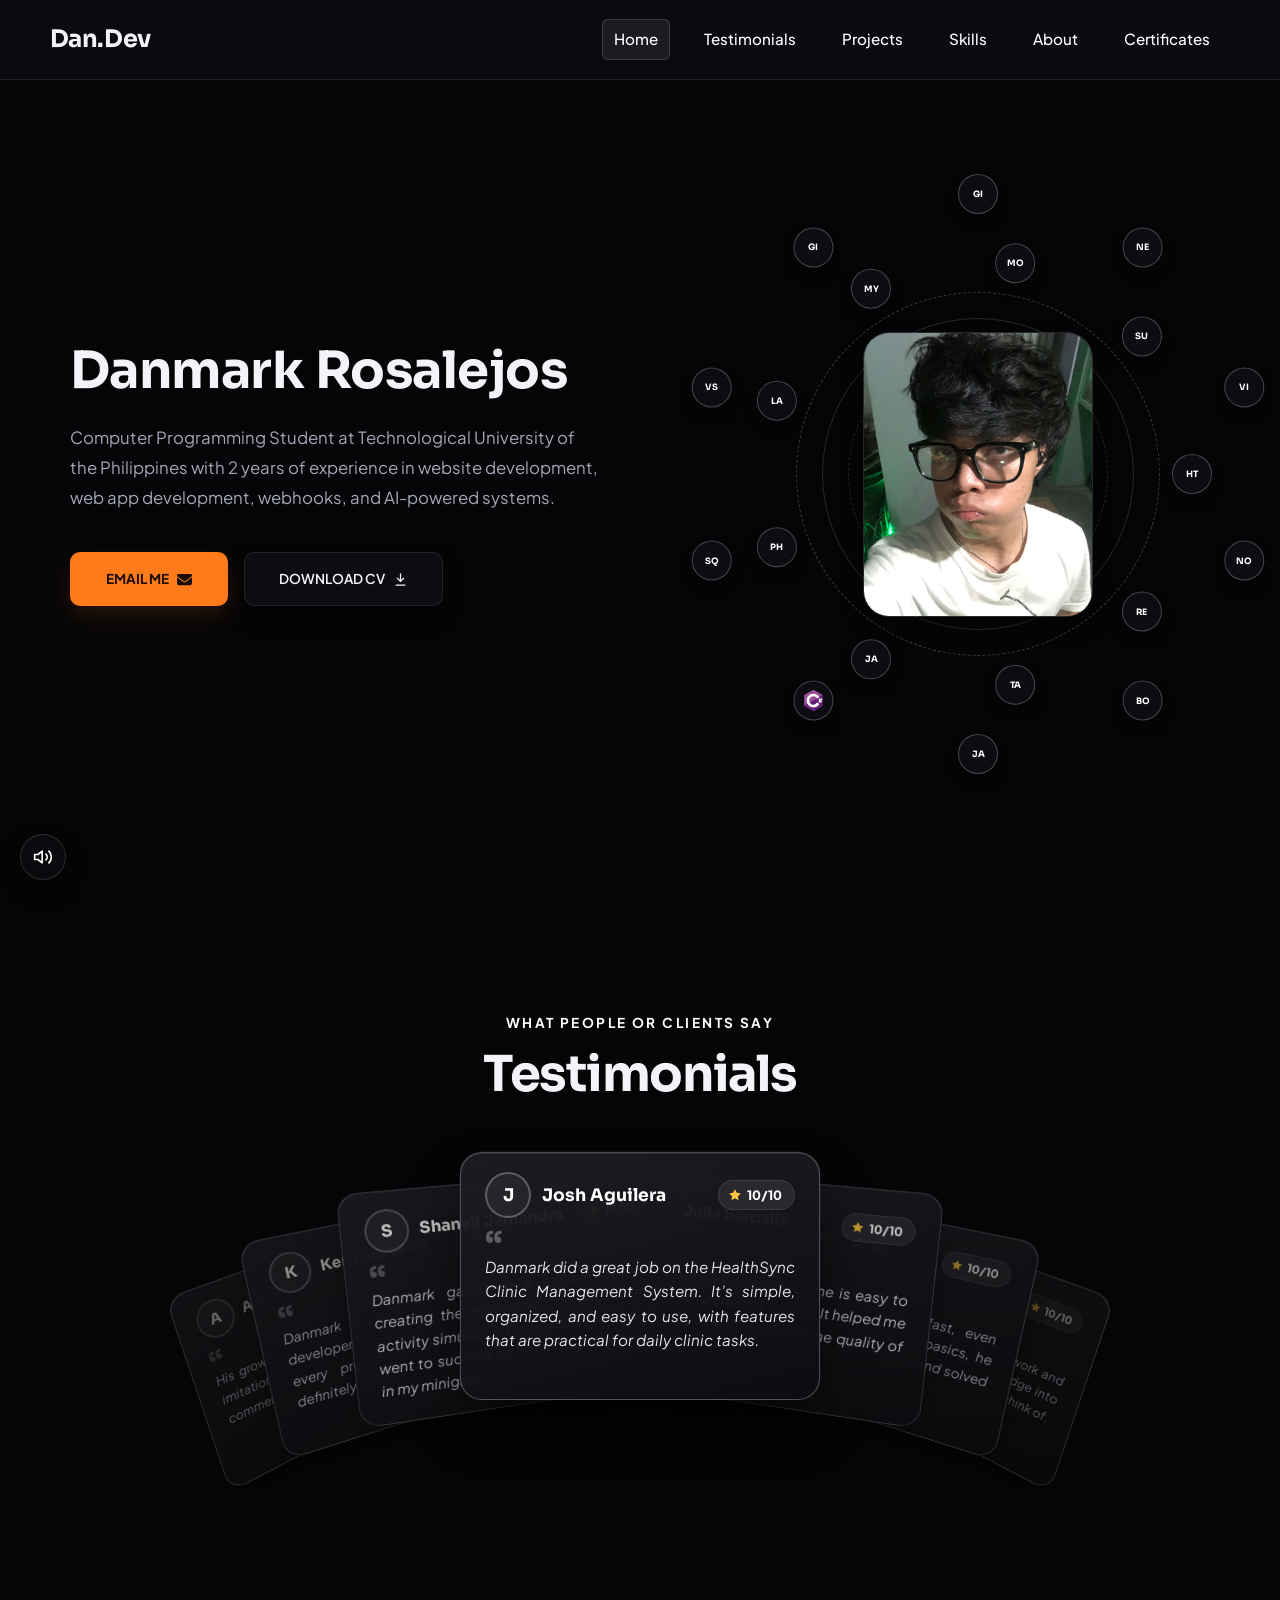
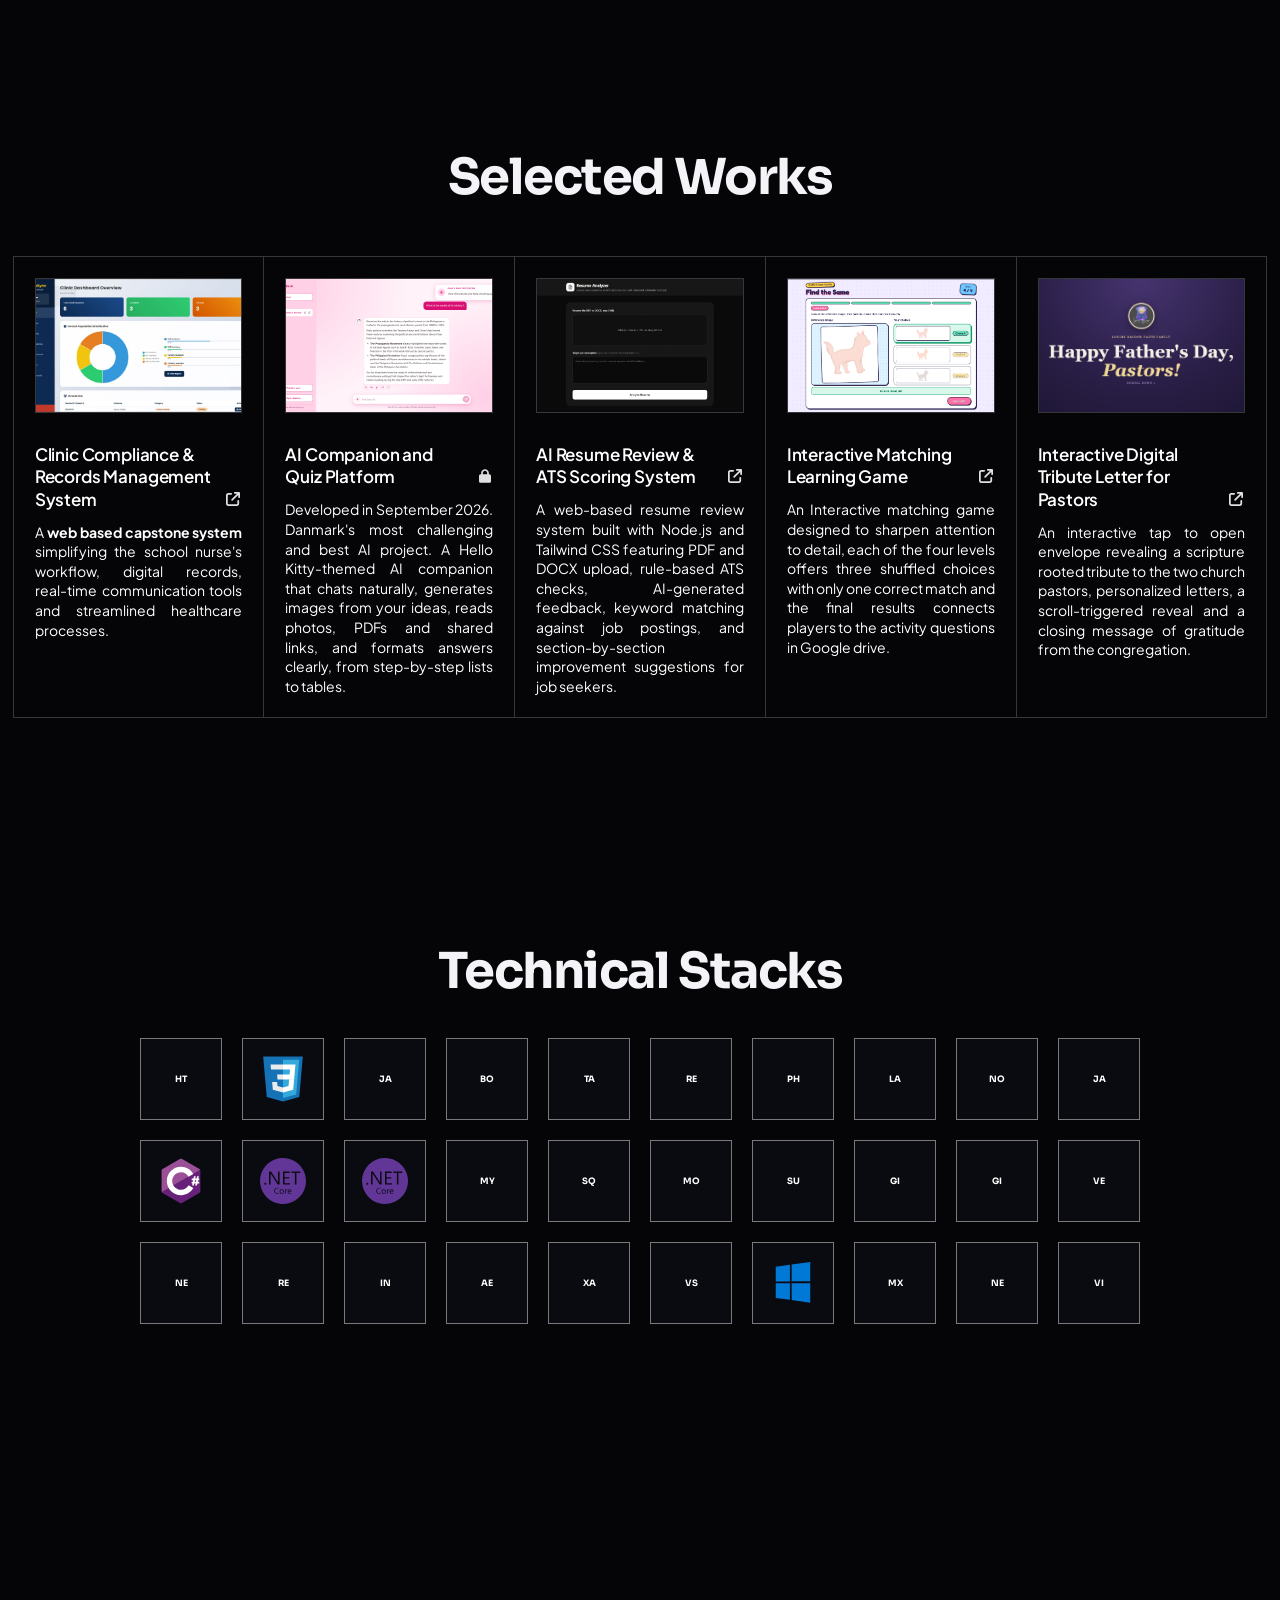
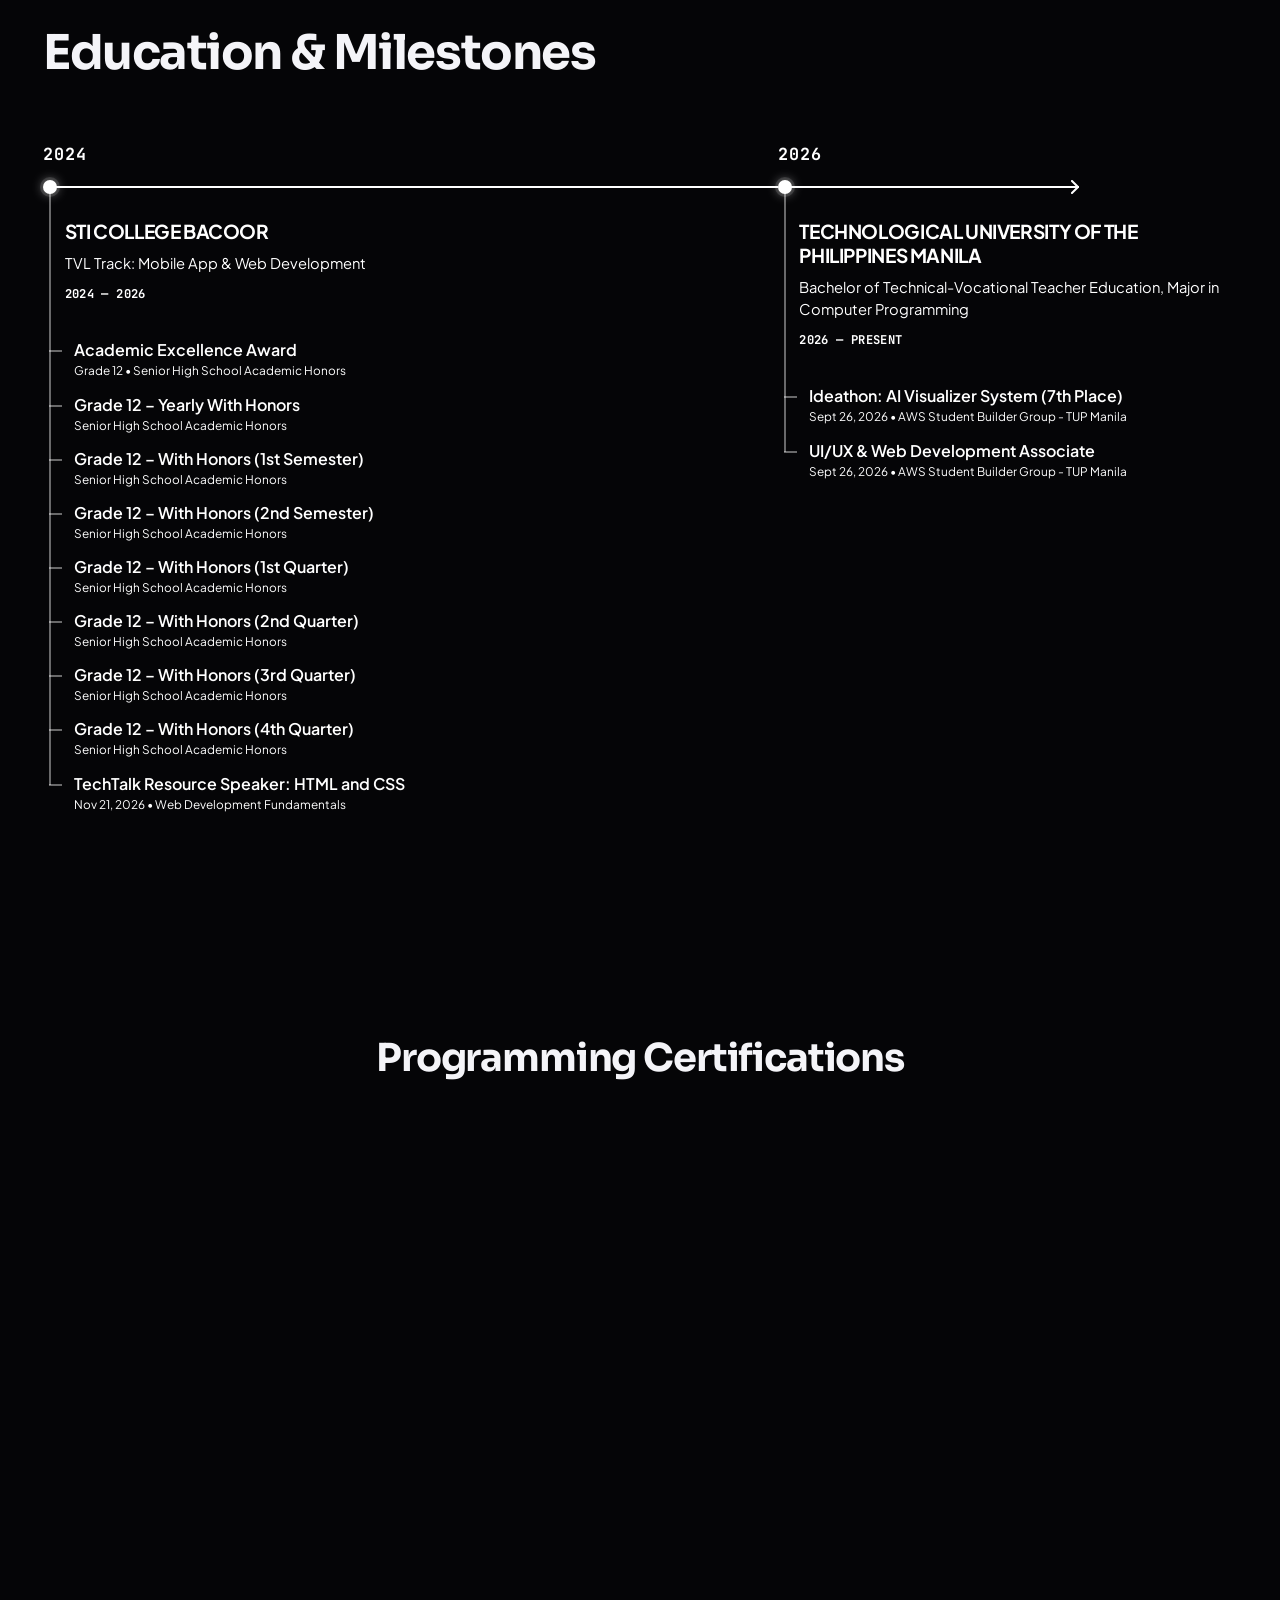
==== index.html @ e528c15c "Update index.html" ====
<!doctype html>
<html lang="en"> 
<head>
  <meta charset="UTF-8"/> 
  <meta name="viewport" content="width=device-width, initial-scale=1.0"/> 
  <meta name="description" content="Discover the portfolio of Danmark Rosalejos, with 2 years of experience in building full-stack web application development webhooks to deployment and AI-powered systems."/>
  <meta name="keywords" content="Krysler Danmark S. Rosalejos, Danmark S. Rosalejos, Danmark Rosalejos, Dan.Dev, Web App Developer, Web Developer, Web Design, Portfolio, Developer Cavite, Philippines, Frontend Developer, Backend Developer, Software Engineer"/>
  <meta name="author" content="Danmark Rosalejos"/>
  <meta property="og:title" content="Danmark Rosalejos | Software Engineer"/>
  <meta property="og:description" content="Official Portfolio of Danmark Rosalejos, A Software Engineer with 2 years of experience in building full-stack web application development webhooks to deployment and AI-powered systems."/>
  <meta property="og:type" content="Portfolio"/> 
  <title>Danmark Rosalejos</title>
  <link rel="icon" type="image/png" href="logo.PNG"/> 
  <link rel="shortcut icon" href="logo.PNG"/>
  <link rel="preconnect" href="https://fonts.googleapis.com"/>
  <link rel="preconnect" href="https://fonts.gstatic.com" crossorigin/>
  <link href="https://fonts.googleapis.com/css2?family=Inter:wght@300;400;500;600;700;800&family=Space+Grotesk:wght@500;600;700&display=swap" rel="stylesheet"/>
  <link rel="stylesheet" href="style.css?v=56"/> 
  
  <link rel="stylesheet" href="project-modal.css?v=1"/> 
</head>
<body>

<header id="header">
  <a href="#home" class="logo">Dan.Dev</a>
  <nav id="nav">
    <a href="#home">Home</a>
    <a href="#testimonials">Testimonials</a>
    <a href="#projects">Projects</a>
    <a href="#skills">Skills</a>
    <a href="#education">About</a>
    <a href="#certificates">Certificates</a>
  </nav>
  <button class="hamburger" id="hbg" aria-label="Toggle menu" aria-expanded="false"> 
    <span></span><span></span><span></span>
  </button>
</header>

<div class="mobile-nav" id="mnav">
  <a href="#home" onclick="closeMenu()">Home</a>
  <a href="#testimonials" onclick="closeMenu()">Testimonials</a>
  <a href="#projects" onclick="closeMenu()">Projects</a>
  <a href="#skills" onclick="closeMenu()">Skills</a>
  <a href="#education" onclick="closeMenu()">About</a>
  <a href="#certificates" onclick="closeMenu()">Certificates</a>
</div>

<section id="home" class="hero">
  <div class="container hero-grid">
    <div class="hero-left reveal">
      <h1 class="hero-name">Danmark Rosalejos</h1>
      <p class="hero-bio">Computer Programming Student at Technological University of the Philippines with 2 years of experience in website development, web app development, webhooks, and AI-powered systems.</p>
      <div class="hero-actions">
        <a href="contact.html" class="btn-primary btn-email">
          EMAIL ME
          <svg viewBox="0 0 512 512" fill="currentColor" width="15" height="15"><path d="M48 64C21.5 64 0 85.5 0 112c0 15.1 7.1 29.3 19.2 38.4L236.8 313.6c11.4 8.5 27 8.5 38.4 0L492.8 150.4c12.1-9.1 19.2-23.3 19.2-38.4c0-26.5-21.5-48-48-48H48zM0 176V384c0 35.3 28.7 64 64 64H448c35.3 0 64-28.7 64-64V176L294.4 339.2c-22.8 17.1-54 17.1-76.8 0L0 176z"/></svg>
        </a>
        <a href="Rosalejos Danmark CV.pdf" download class="btn-outline">
          DOWNLOAD CV
          <svg viewBox="0 0 24 24" fill="none" stroke="currentColor" stroke-width="2" stroke-linecap="round" stroke-linejoin="round" width="15" height="15"><path d="M12 3v12"/><polyline points="7 10 12 15 17 10"/><path d="M5 21h14"/></svg>
        </a>
      </div>
    </div>

    <div class="hero-right reveal">
      <div class="photo-orbit" id="photoOrbit">

        <div class="photo-frame">
          <div class="photo-wrap">
            <img src="ewan.jpeg" alt="Danmark Rosalejos"/>
          </div>
        </div>

        <div class="orbit-ring" id="orbitRing">
          
          <div class="orbit-line ol-1"></div>
          <div class="orbit-line ol-2"></div>

          <div class="orbit-item orb-in" style="--angle:0deg" data-name="HTML5">
            <div class="orbit-counter">
              <div class="stack-badge" role="button" tabindex="0" aria-label="HTML5">
                <span class="fb-icon" style="background:#E34F26"><img src="https://cdn.simpleicons.org/html5" alt="HTML5" loading="lazy"/></span>
              </div>
            </div>
          </div>

          <div class="orbit-item orb-in" style="--angle:40deg" data-name="React">
            <div class="orbit-counter">
              <div class="stack-badge" role="button" tabindex="0" aria-label="React">
                <span class="fb-icon" style="background:#20232A"><img src="https://cdn.simpleicons.org/react" alt="React" loading="lazy"/></span>
              </div>
            </div>
          </div>

          <div class="orbit-item orb-in" style="--angle:80deg" data-name="Tailwind CSS">
            <div class="orbit-counter">
              <div class="stack-badge" role="button" tabindex="0" aria-label="Tailwind CSS">
                <span class="fb-icon" style="background:#06B6D4"><img src="https://cdn.simpleicons.org/tailwindcss" alt="Tailwind CSS" loading="lazy"/></span>
              </div>
            </div>
          </div>

          <div class="orbit-item orb-in" style="--angle:120deg" data-name="JavaScript">
            <div class="orbit-counter">
              <div class="stack-badge" role="button" tabindex="0" aria-label="JavaScript">
                <span class="fb-icon" style="background:#F7DF1E"><img src="https://cdn.simpleicons.org/javascript" alt="JavaScript" loading="lazy"/></span>
              </div>
            </div>
          </div>

          <div class="orbit-item orb-in" style="--angle:160deg" data-name="PHP">
            <div class="orbit-counter">
              <div class="stack-badge" role="button" tabindex="0" aria-label="PHP">
                <span class="fb-icon" style="background:#777BB4"><img src="https://cdn.simpleicons.org/php" alt="PHP" loading="lazy"/></span>
              </div>
            </div>
          </div>

          <div class="orbit-item orb-in" style="--angle:200deg" data-name="Laravel">
            <div class="orbit-counter">
              <div class="stack-badge" role="button" tabindex="0" aria-label="Laravel">
                <span class="fb-icon" style="background:#FF2D20"><img src="https://cdn.simpleicons.org/laravel" alt="Laravel" loading="lazy"/></span>
              </div>
            </div>
          </div>

          <div class="orbit-item orb-in" style="--angle:240deg" data-name="MySQL">
            <div class="orbit-counter">
              <div class="stack-badge" role="button" tabindex="0" aria-label="MySQL">
                <span class="fb-icon" style="background:#4479A1"><img src="https://cdn.simpleicons.org/mysql" alt="MySQL" loading="lazy"/></span>
              </div>
            </div>
          </div>

          <div class="orbit-item orb-in" style="--angle:280deg" data-name="MongoDB">
            <div class="orbit-counter">
              <div class="stack-badge" role="button" tabindex="0" aria-label="MongoDB">
                <span class="fb-icon" style="background:#47A248"><img src="https://cdn.simpleicons.org/mongodb" alt="MongoDB" loading="lazy"/></span>
              </div>
            </div>
          </div>

          <div class="orbit-item orb-in" style="--angle:320deg" data-name="Supabase">
            <div class="orbit-counter">
              <div class="stack-badge" role="button" tabindex="0" aria-label="Supabase">
                <span class="fb-icon" style="background:#3FCF8E"><img src="https://cdn.simpleicons.org/supabase" alt="Supabase" loading="lazy"/></span>
              </div>
            </div>
          </div>

          <div class="orbit-item orb-out" style="--angle:18deg" data-name="Node.js">
            <div class="orbit-counter">
              <div class="stack-badge" role="button" tabindex="0" aria-label="Node.js">
                <span class="fb-icon" style="background:#339933"><img src="https://cdn.simpleicons.org/nodedotjs" alt="Node.js" loading="lazy"/></span>
              </div>
            </div>
          </div>

          <div class="orbit-item orb-out" style="--angle:54deg" data-name="Bootstrap">
            <div class="orbit-counter">
              <div class="stack-badge" role="button" tabindex="0" aria-label="Bootstrap">
                <span class="fb-icon" style="background:#7952B3"><img src="https://cdn.simpleicons.org/bootstrap" alt="Bootstrap" loading="lazy"/></span>
              </div>
            </div>
          </div>

          <div class="orbit-item orb-out" style="--angle:90deg" data-name="Java">
            <div class="orbit-counter">
              <div class="stack-badge" role="button" tabindex="0" aria-label="Java">
                <span class="fb-icon" style="background:#ffffff"><img src="https://cdn.jsdelivr.net/gh/devicons/devicon/icons/java/java-original.svg" alt="Java" loading="lazy"/></span>
              </div>
            </div>
          </div>

          <div class="orbit-item orb-out" style="--angle:126deg" data-name="C#">
            <div class="orbit-counter">
              <div class="stack-badge" role="button" tabindex="0" aria-label="C#">
                <span class="fb-icon" style="background:#ffffff"><svg viewBox="0 0 128 128" xmlns="http://www.w3.org/2000/svg"><path fill="#9B4F96" d="M115.4 30.7L67.1 2.9c-.8-.5-1.9-.7-3.1-.7-1.2 0-2.3.3-3.1.7l-48 27.9c-1.7 1-2.9 3.5-2.9 5.4v55.7c0 1.1.2 2.4 1 3.5l106.8-62c-.6-1.2-1.5-2.1-2.4-2.7z"/><path fill="#68217A" d="M10.7 95.3c.5.8 1.2 1.5 1.9 1.9l48.2 27.9c.8.5 1.9.7 3.1.7 1.2 0 2.3-.3 3.1-.7l48-27.9c1.7-1 2.9-3.5 2.9-5.4V36.1c0-.9-.1-1.9-.6-2.8l-106.6 62z"/><path fill="#fff" d="M85.3 76.1C81.1 83.5 73.1 88.5 64 88.5c-13.5 0-24.5-11-24.5-24.5s11-24.5 24.5-24.5c9.1 0 17.1 5 21.3 12.5l13-7.5c-6.8-11.9-19.6-20-34.3-20-21.8 0-39.5 17.7-39.5 39.5s17.7 39.5 39.5 39.5c14.6 0 27.4-8 34.2-19.8l-12.9-7.6zM97 66.2l.9-4.3h-4.2v-4.7h5.1L100 51h4.9l-1.2 6.1h3.8l1.2-6.1h4.8l-1.2 6.1h2.4v4.7h-3.3l-.9 4.3h4.2v4.7h-5.1l-1.2 6h-4.9l1.2-6h-3.8l-1.2 6h-4.8l1.2-6h-2.4v-4.7H97zm4.8 0h3.8l.9-4.3h-3.8l-.9 4.3z"/></svg></span>
              </div>
            </div>
          </div>

          <div class="orbit-item orb-out" style="--angle:162deg" data-name="SQLite">
            <div class="orbit-counter">
              <div class="stack-badge" role="button" tabindex="0" aria-label="SQLite">
                <span class="fb-icon" style="background:#ffffff"><img src="https://cdn.jsdelivr.net/gh/devicons/devicon/icons/sqlite/sqlite-original.svg" alt="SQLite" loading="lazy"/></span>
              </div>
            </div>
          </div>

          <div class="orbit-item orb-out" style="--angle:198deg" data-name="VS Code">
            <div class="orbit-counter">
              <div class="stack-badge" role="button" tabindex="0" aria-label="VS Code">
                <span class="fb-icon" style="background:#1e1e1e"><img src="https://cdn.jsdelivr.net/gh/devicons/devicon/icons/vscode/vscode-original.svg" alt="VS Code" loading="lazy"/></span>
              </div>
            </div>
          </div>

          <div class="orbit-item orb-out" style="--angle:234deg" data-name="Git">
            <div class="orbit-counter">
              <div class="stack-badge" role="button" tabindex="0" aria-label="Git">
                <span class="fb-icon" style="background:#F05032"><img src="https://cdn.simpleicons.org/git" alt="Git" loading="lazy"/></span>
              </div>
            </div>
          </div>

          <div class="orbit-item orb-out" style="--angle:270deg" data-name="GitHub">
            <div class="orbit-counter">
              <div class="stack-badge" role="button" tabindex="0" aria-label="GitHub">
                <span class="fb-icon" style="background:#181717"><img src="https://cdn.simpleicons.org/github" alt="GitHub" loading="lazy"/></span>
              </div>
            </div>
          </div>

          <div class="orbit-item orb-out" style="--angle:306deg" data-name="NetBeans">
            <div class="orbit-counter">
              <div class="stack-badge" role="button" tabindex="0" aria-label="NetBeans">
                <span class="fb-icon" style="background:#ffffff"><img src="https://cdn.jsdelivr.net/gh/devicons/devicon/icons/netbeans/netbeans-original.svg" alt="NetBeans" loading="lazy"/></span>
              </div>
            </div>
          </div>

          <div class="orbit-item orb-out" style="--angle:342deg" data-name="Visual Studio">
            <div class="orbit-counter">
              <div class="stack-badge" role="button" tabindex="0" aria-label="Visual Studio">
                <span class="fb-icon" style="background:#ffffff"><img src="https://cdn.jsdelivr.net/gh/devicons/devicon/icons/visualstudio/visualstudio-plain.svg" alt="Visual Studio" loading="lazy"/></span>
              </div>
            </div>
          </div>
        </div>

      </div>
    </div>
  </div>
</section>

<section id="testimonials" class="section section-alt">
  <div class="container">
    <div class="sec-header reveal">
      <p class="sec-eyebrow">What people or clients say</p>
      <h2 class="sec-title sec-title-lg">Testimonials</h2>
    </div>

    <div class="testimonial-deck-wrap reveal">
      <div class="testimonial-deck" id="testiDeck">

        <div class="testi-card">
          <div class="testi-card-top">
            <div class="testi-quote-icon">&ldquo;</div>
            <div class="testi-rating" aria-label="Rated 10 out of 10">
              <svg viewBox="0 0 24 24" fill="currentColor"><path d="M12 2l3.09 6.26L22 9.27l-5 4.87L18.18 21 12 17.77 5.82 21 7 14.14l-5-4.87 6.91-1.01L12 2z"/></svg>
              <span>10/10</span>
            </div>
          </div>
          <p class="testi-text">Danmark did a great job on developing the HealthSync Clinic Management System. I really appreciate the effort and dedication you put into creating a web app that is simple, organized, and easy to use. I found the features helpful and practical for managing clinic information and daily tasks. Overall, I'm very satisfied with your work, and I can see the time and effort you put into making the system functional and useful.</p>
          <div class="testi-footer">
            <div class="testi-avatar">J</div>
            <div class="testi-name">Josh Aguilera</div>
          </div>
        </div>

        <div class="testi-card">
          <div class="testi-card-top">
            <div class="testi-quote-icon">&ldquo;</div>
            <div class="testi-rating" aria-label="Rated 10 out of 10">
              <svg viewBox="0 0 24 24" fill="currentColor"><path d="M12 2l3.09 6.26L22 9.27l-5 4.87L18.18 21 12 17.77 5.82 21 7 14.14l-5-4.87 6.91-1.01L12 2z"/></svg>
              <span>10/10</span>
            </div>
          </div>
          <p class="testi-text">The AI that Danmark created for me shows the effort, skills, and creativity he put into developing it. I was able to access and use it easily without any problems and I also really liked the theme that is creative design of the website. So far, it helped me with simple tasks that I needed to work on, and with its assistance, I was able to improve the quality of my work. Overall, I appreciate the effort behind this project, and I’m glad I had the chance to use something that was thoughtfully designed and make my tasks easier and more convenient.</p>
          <div class="testi-footer">
            <div class="testi-avatar">J</div>
            <div class="testi-name">Julia Sardalla</div>
          </div>
        </div>

        <div class="testi-card">
          <div class="testi-card-top">
            <div class="testi-quote-icon">&ldquo;</div>
            <div class="testi-rating" aria-label="Rated 10 out of 10">
              <svg viewBox="0 0 24 24" fill="currentColor"><path d="M12 2l3.09 6.26L22 9.27l-5 4.87L18.18 21 12 17.77 5.82 21 7 14.14l-5-4.87 6.91-1.01L12 2z"/></svg>
              <span>10/10</span>
            </div>
          </div>
          <p class="testi-text">I can say that his development was quite fast, even remarkable, because from the days when he was still learning the basic concepts, he has now gained a lot of knowledge and solved many problems.</p>
          <div class="testi-footer">
            <div class="testi-avatar">C</div>
            <div class="testi-name">Clark Zablan</div>
          </div>
        </div>

        <div class="testi-card">
          <div class="testi-card-top">
            <div class="testi-quote-icon">&ldquo;</div>
            <div class="testi-rating" aria-label="Rated 10 out of 10">
              <svg viewBox="0 0 24 24" fill="currentColor"><path d="M12 2l3.09 6.26L22 9.27l-5 4.87L18.18 21 12 17.77 5.82 21 7 14.14l-5-4.87 6.91-1.01L12 2z"/></svg>
              <span>10/10</span>
            </div>
          </div>
          <p class="testi-text">He is very passionate about his work, when he set his mind into it, he will wholeheartedly pour his entire time, skills, and knowledge into his works. When you need advise, tutoring, or even simple tips, he is someone you can approach. What makes him different from the rest is that in his work, he finds solutions you wouldn't think of, a developer like him will astonish you in many ways.</p>
          <div class="testi-footer">
            <div class="testi-avatar">B</div>
            <div class="testi-name">Benny Scoggins</div>
          </div>
        </div>

        <div class="testi-card">
          <div class="testi-card-top">
            <div class="testi-quote-icon">&ldquo;</div>
            <div class="testi-rating" aria-label="Rated 10 out of 10">
              <svg viewBox="0 0 24 24" fill="currentColor"><path d="M12 2l3.09 6.26L22 9.27l-5 4.87L18.18 21 12 17.77 5.82 21 7 14.14l-5-4.87 6.91-1.01L12 2z"/></svg>
              <span>10/10</span>
            </div>
          </div>
          <p class="testi-text">His growth was quite exemplary and worthy of imitation, alongside his programming skills, which were commendable even from his early stages.</p>
          <div class="testi-footer">
            <div class="testi-avatar">A</div>
            <div class="testi-name">Asher Brum</div>
          </div>
        </div>

        <div class="testi-card">
          <div class="testi-card-top">
            <div class="testi-quote-icon">&ldquo;</div>
            <div class="testi-rating" aria-label="Rated 10 out of 10">
              <svg viewBox="0 0 24 24" fill="currentColor"><path d="M12 2l3.09 6.26L22 9.27l-5 4.87L18.18 21 12 17.77 5.82 21 7 14.14l-5-4.87 6.91-1.01L12 2z"/></svg>
              <span>10/10</span>
            </div>
          </div>
          <p class="testi-text">Danmark is a skilled and dedicated developer. He is also easy to work with and takes every project seriously and I would definitely recommend him as a developer.</p>
          <div class="testi-footer">
            <div class="testi-avatar">K</div>
            <div class="testi-name">Ken Cuaresma</div>
          </div>
        </div>

        <div class="testi-card">
          <div class="testi-card-top">
            <div class="testi-quote-icon">&ldquo;</div>
            <div class="testi-rating" aria-label="Rated 10 out of 10">
              <svg viewBox="0 0 24 24" fill="currentColor"><path d="M12 2l3.09 6.26L22 9.27l-5 4.87L18.18 21 12 17.77 5.82 21 7 14.14l-5-4.87 6.91-1.01L12 2z"/></svg>
              <span>10/10</span>
            </div>
          </div>
          <p class="testi-text">Danmark hand me a hugeee help in creating the minigame i desire for my activity simulation for practice teaching it went to success as he managed to resolve issues with my minigame program and make it worked</p>
          <div class="testi-footer">
            <div class="testi-avatar">S</div>
            <div class="testi-name">Shanell Jamandre</div>
          </div>
        </div>

      </div>
      <div class="testi-dots" id="testiDots"></div>
    </div>
  </div>
</section>

<section id="projects" class="section">
  <div class="container">
    <div class="sec-header reveal">
      <h2 class="sec-title sec-title-lg">Selected Works</h2>
    </div>
  </div>

  <div class="projects-marquee reveal">
    <div class="project-track" id="projectTrack">

      <div class="project-card">
        <div class="project-img-wrap">
          <img src="Projects/HealthSync.JPG" alt="HealthSync Clinic Management System screenshot"/>
        </div>
        <div class="project-body">
          <div class="project-title-row">
            <h3 class="project-card-title">School Clinic Compliance & Records Management System</h3>
            <a href="https://healthsync.hstn.me" target="_blank" class="project-link-icon" aria-label="View live site"><svg viewBox="0 0 24 24" fill="none" stroke="currentColor" stroke-width="2" stroke-linecap="round" stroke-linejoin="round"><path d="M18 13v6a2 2 0 0 1-2 2H5a2 2 0 0 1-2-2V8a2 2 0 0 1 2-2h6"/><polyline points="15 3 21 3 21 9"/><line x1="10" y1="14" x2="21" y2="3"/></svg></a>
          </div>
          <p class="project-card-desc">A web based capstone system simplifying the school nurse's workflow, digital records, real-time communication tools and streamlined healthcare processes.</p>
        </div>
      </div>

      <div class="project-card">
        <div class="project-img-wrap">
          <img src="Projects/JuliaAI.png" alt="JuliaAI screenshot"/>
        </div>
        <div class="project-body">
          <div class="project-title-row">
            <h3 class="project-card-title">AI Companion and Quiz Platform</h3>
            <a href="#" class="project-link-icon project-link-locked" aria-label="Private system" onclick="event.preventDefault(); alert('This is a private system and is not publicly accessible.');"><svg viewBox="0 0 24 24" fill="none" stroke="currentColor" stroke-width="2" stroke-linecap="round" stroke-linejoin="round"><rect x="5" y="11" width="14" height="10" rx="2"/><path d="M8 11V7a4 4 0 0 1 8 0v4"/></svg></a>
          </div>
          <p class="project-card-desc">Developed in September 2026. Danmark's most challenging and best AI project. A Hello Kitty-themed AI companion that chats naturally, generates images from your ideas, reads photos, PDFs and shared links, and formats answers clearly, from step-by-step lists to tables.</p>
        </div>
      </div>

      <div class="project-card">
        <div class="project-img-wrap">
          <img src="Projects/Analyzer Resume.JPG" alt="Resume Analyzer screenshot"/>
        </div>
        <div class="project-body">
          <div class="project-title-row">
            <h3 class="project-card-title">AI Resume Review & ATS Scoring System</h3>
            <a href="https://resumeanalyzer.hstn.me/" target="_blank" class="project-link-icon" aria-label="View live site"><svg viewBox="0 0 24 24" fill="none" stroke="currentColor" stroke-width="2" stroke-linecap="round" stroke-linejoin="round"><path d="M18 13v6a2 2 0 0 1-2 2H5a2 2 0 0 1-2-2V8a2 2 0 0 1 2-2h6"/><polyline points="15 3 21 3 21 9"/><line x1="10" y1="14" x2="21" y2="3"/></svg></a>
          </div>
          <p class="project-card-desc">A web-based resume review system built with Node.js and Tailwind CSS featuring PDF and DOCX upload, rule-based ATS checks, AI-generated feedback, keyword matching against job postings, and section-by-section improvement suggestions for job seekers.</p>
        </div>
      </div>

      <div class="project-card">
        <div class="project-img-wrap">
          <img src="Projects/Learn and approach.JPG" alt="Learn &amp; Approach screenshot"/>
        </div>
        <div class="project-body">
          <div class="project-title-row">
            <h3 class="project-card-title">Interactive Image-Matching Learning Game</h3>
            <a href="https://danmarkdev.github.io/learn-approach/" target="_blank" class="project-link-icon" aria-label="View live site"><svg viewBox="0 0 24 24" fill="none" stroke="currentColor" stroke-width="2" stroke-linecap="round" stroke-linejoin="round"><path d="M18 13v6a2 2 0 0 1-2 2H5a2 2 0 0 1-2-2V8a2 2 0 0 1 2-2h6"/><polyline points="15 3 21 3 21 9"/><line x1="10" y1="14" x2="21" y2="3"/></svg></a>
          </div>
          <p class="project-card-desc"> An Interactive matching game designed to sharpen attention to detail, each of the four levels offers three shuffled choices with only one correct match and the final results connects players to the activity questions in Google drive.</p>
        </div>
      </div>

      <div class="project-card">
        <div class="project-img-wrap">
          <img src="Projects/LBFF.png" alt="Digital Father's Day Letter screenshot"/>
        </div>
        <div class="project-body">
          <div class="project-title-row">
            <h3 class="project-card-title">Interactive Digital Tribute Letter for Pastors</h3>
            <a href="https://lbff.hstn.me/" target="_blank" class="project-link-icon" aria-label="View live site"><svg viewBox="0 0 24 24" fill="none" stroke="currentColor" stroke-width="2" stroke-linecap="round" stroke-linejoin="round"><path d="M18 13v6a2 2 0 0 1-2 2H5a2 2 0 0 1-2-2V8a2 2 0 0 1 2-2h6"/><polyline points="15 3 21 3 21 9"/><line x1="10" y1="14" x2="21" y2="3"/></svg></a>
          </div>
          <p class="project-card-desc">An interactive tap to open envelope revealing a scripture rooted tribute to the two church pastors, personalized letters, a scroll-triggered reveal and a closing message of gratitude from the congregation.</p>
        </div>
      </div>

    </div>
  </div>
</section>

<section id="skills" class="section section-alt">
  <div class="container">
    <div class="sec-header reveal">
      <h2 class="sec-title sec-title-lg">Technical Stacks</h2>
    </div>

    <div class="tech-panel reveal">
      <div class="tech-icon-grid">

        <div class="tech-icon-box">
          <span class="fb-icon" style="background:#E34F26"><img src="https://cdn.simpleicons.org/html5" alt="HTML5" loading="lazy"/></span>
          <div class="tech-tip">
            <div class="tech-tip-head">
              <span class="tech-tip-icon fb-icon" style="background:#E34F26"><img src="https://cdn.simpleicons.org/html5" alt="HTML5" loading="lazy"/></span>
              <div class="tech-tip-titles">
                <span class="tech-tip-name">HTML5</span>
                <span class="tech-tip-tag">MARKUP LANGUAGE</span>
              </div>
            </div>
            <p class="tech-tip-desc">Structures web page content.</p>
          </div>
        </div>

        <div class="tech-icon-box">
          <span class="fb-icon" style="background:#ffffff"><svg viewBox="0 0 128 128" xmlns="http://www.w3.org/2000/svg"><path fill="#1572B6" d="M18.814 114.123L8.76 1.352h110.48l-10.064 112.754-45.243 12.543-45.119-12.526z"/><path fill="#33A9DC" d="M64.001 117.062l36.559-10.136 8.601-96.354h-45.16v106.49z"/><path fill="#fff" d="M64.001 51.429h18.302l1.264-14.163H64.001V23.435h34.682l-.332 3.711-3.4 38.114h-30.95V51.429z"/><path fill="#EBEBEB" d="M64.083 87.349l-.061.018-15.403-4.159-.985-11.031H33.752l1.937 21.717 28.331 7.863.063-.018v-14.39z"/><path fill="#fff" d="M81.127 64.675l-1.666 18.522-15.426 4.164v14.39l28.354-7.858.208-2.337 2.406-26.881H81.127z"/><path fill="#EBEBEB" d="M64.048 23.435v13.831H30.64l-.277-3.108-.63-7.012-.331-3.711h34.646zm-.047 27.996v13.831H48.792l-.277-3.108-.631-7.012-.33-3.711h16.447z"/></svg></span>
          <div class="tech-tip">
            <div class="tech-tip-head">
              <span class="tech-tip-icon fb-icon" style="background:#ffffff"><svg viewBox="0 0 128 128" xmlns="http://www.w3.org/2000/svg"><path fill="#1572B6" d="M18.814 114.123L8.76 1.352h110.48l-10.064 112.754-45.243 12.543-45.119-12.526z"/><path fill="#33A9DC" d="M64.001 117.062l36.559-10.136 8.601-96.354h-45.16v106.49z"/><path fill="#fff" d="M64.001 51.429h18.302l1.264-14.163H64.001V23.435h34.682l-.332 3.711-3.4 38.114h-30.95V51.429z"/><path fill="#EBEBEB" d="M64.083 87.349l-.061.018-15.403-4.159-.985-11.031H33.752l1.937 21.717 28.331 7.863.063-.018v-14.39z"/><path fill="#fff" d="M81.127 64.675l-1.666 18.522-15.426 4.164v14.39l28.354-7.858.208-2.337 2.406-26.881H81.127z"/><path fill="#EBEBEB" d="M64.048 23.435v13.831H30.64l-.277-3.108-.63-7.012-.331-3.711h34.646zm-.047 27.996v13.831H48.792l-.277-3.108-.631-7.012-.33-3.711h16.447z"/></svg></span>
              <div class="tech-tip-titles">
                <span class="tech-tip-name">CSS3</span>
                <span class="tech-tip-tag">STYLESHEET LANGUAGE</span>
              </div>
            </div>
            <p class="tech-tip-desc">Styles and lays out web pages.</p>
          </div>
        </div>

        <div class="tech-icon-box">
          <span class="fb-icon" style="background:#F7DF1E"><img src="https://cdn.simpleicons.org/javascript" alt="JavaScript" loading="lazy"/></span>
          <div class="tech-tip">
            <div class="tech-tip-head">
              <span class="tech-tip-icon fb-icon" style="background:#F7DF1E"><img src="https://cdn.simpleicons.org/javascript" alt="JavaScript" loading="lazy"/></span>
              <div class="tech-tip-titles">
                <span class="tech-tip-name">JavaScript</span>
                <span class="tech-tip-tag">PROGRAMMING LANGUAGE</span>
              </div>
            </div>
            <p class="tech-tip-desc">Adds interactivity to the browser.</p>
          </div>
        </div>

        <div class="tech-icon-box">
          <span class="fb-icon" style="background:#7952B3"><img src="https://cdn.simpleicons.org/bootstrap" alt="Bootstrap" loading="lazy"/></span>
          <div class="tech-tip">
            <div class="tech-tip-head">
              <span class="tech-tip-icon fb-icon" style="background:#7952B3"><img src="https://cdn.simpleicons.org/bootstrap" alt="Bootstrap" loading="lazy"/></span>
              <div class="tech-tip-titles">
                <span class="tech-tip-name">Bootstrap</span>
                <span class="tech-tip-tag">CSS FRAMEWORK</span>
              </div>
            </div>
            <p class="tech-tip-desc">CSS framework for responsive layouts.</p>
          </div>
        </div>

        <div class="tech-icon-box">
          <span class="fb-icon" style="background:#06B6D4"><img src="https://cdn.simpleicons.org/tailwindcss" alt="Tailwind CSS" loading="lazy"/></span>
          <div class="tech-tip">
            <div class="tech-tip-head">
              <span class="tech-tip-icon fb-icon" style="background:#06B6D4"><img src="https://cdn.simpleicons.org/tailwindcss" alt="Tailwind CSS" loading="lazy"/></span>
              <div class="tech-tip-titles">
                <span class="tech-tip-name">Tailwind CSS</span>
                <span class="tech-tip-tag">CSS FRAMEWORK</span>
              </div>
            </div>
            <p class="tech-tip-desc">Utility-first CSS framework.</p>
          </div>
        </div>

        <div class="tech-icon-box">
          <span class="fb-icon" style="background:#20232A"><img src="https://cdn.simpleicons.org/react" alt="React" loading="lazy"/></span>
          <div class="tech-tip">
            <div class="tech-tip-head">
              <span class="tech-tip-icon fb-icon" style="background:#20232A"><img src="https://cdn.simpleicons.org/react" alt="React" loading="lazy"/></span>
              <div class="tech-tip-titles">
                <span class="tech-tip-name">React</span>
                <span class="tech-tip-tag">JAVASCRIPT LIBRARY</span>
              </div>
            </div>
            <p class="tech-tip-desc">Library for building user interfaces.</p>
          </div>
        </div>

        <div class="tech-icon-box">
          <span class="fb-icon" style="background:#777BB4"><img src="https://cdn.simpleicons.org/php" alt="PHP" loading="lazy"/></span>
          <div class="tech-tip">
            <div class="tech-tip-head">
              <span class="tech-tip-icon fb-icon" style="background:#777BB4"><img src="https://cdn.simpleicons.org/php" alt="PHP" loading="lazy"/></span>
              <div class="tech-tip-titles">
                <span class="tech-tip-name">PHP</span>
                <span class="tech-tip-tag">PROGRAMMING LANGUAGE</span>
              </div>
            </div>
            <p class="tech-tip-desc">Server-side scripting language.</p>
          </div>
        </div>

        <div class="tech-icon-box">
          <span class="fb-icon" style="background:#FF2D20"><img src="https://cdn.simpleicons.org/laravel" alt="Laravel" loading="lazy"/></span>
          <div class="tech-tip">
            <div class="tech-tip-head">
              <span class="tech-tip-icon fb-icon" style="background:#FF2D20"><img src="https://cdn.simpleicons.org/laravel" alt="Laravel" loading="lazy"/></span>
              <div class="tech-tip-titles">
                <span class="tech-tip-name">Laravel</span>
                <span class="tech-tip-tag">PHP FRAMEWORK</span>
              </div>
            </div>
            <p class="tech-tip-desc">PHP framework for web apps.</p>
          </div>
        </div>

        <div class="tech-icon-box">
          <span class="fb-icon" style="background:#339933"><img src="https://cdn.simpleicons.org/nodedotjs" alt="Node.js" loading="lazy"/></span>
          <div class="tech-tip">
            <div class="tech-tip-head">
              <span class="tech-tip-icon fb-icon" style="background:#339933"><img src="https://cdn.simpleicons.org/nodedotjs" alt="Node.js" loading="lazy"/></span>
              <div class="tech-tip-titles">
                <span class="tech-tip-name">Node.js</span>
                <span class="tech-tip-tag">RUNTIME ENVIRONMENT</span>
              </div>
            </div>
            <p class="tech-tip-desc">JavaScript runtime for the backend.</p>
          </div>
        </div>

        <div class="tech-icon-box">
          <span class="fb-icon" style="background:#ffffff"><img src="https://cdn.jsdelivr.net/gh/devicons/devicon/icons/java/java-original.svg" alt="Java" loading="lazy"/></span>
          <div class="tech-tip">
            <div class="tech-tip-head">
              <span class="tech-tip-icon fb-icon" style="background:#ffffff"><img src="https://cdn.jsdelivr.net/gh/devicons/devicon/icons/java/java-original.svg" alt="Java" loading="lazy"/></span>
              <div class="tech-tip-titles">
                <span class="tech-tip-name">Java</span>
                <span class="tech-tip-tag">PROGRAMMING LANGUAGE</span>
              </div>
            </div>
            <p class="tech-tip-desc">General-purpose OOP language.</p>
          </div>
        </div>

        <div class="tech-icon-box">
          <span class="fb-icon" style="background:#ffffff"><svg viewBox="0 0 128 128" xmlns="http://www.w3.org/2000/svg"><path fill="#9B4F96" d="M115.4 30.7L67.1 2.9c-.8-.5-1.9-.7-3.1-.7-1.2 0-2.3.3-3.1.7l-48 27.9c-1.7 1-2.9 3.5-2.9 5.4v55.7c0 1.1.2 2.4 1 3.5l106.8-62c-.6-1.2-1.5-2.1-2.4-2.7z"/><path fill="#68217A" d="M10.7 95.3c.5.8 1.2 1.5 1.9 1.9l48.2 27.9c.8.5 1.9.7 3.1.7 1.2 0 2.3-.3 3.1-.7l48-27.9c1.7-1 2.9-3.5 2.9-5.4V36.1c0-.9-.1-1.9-.6-2.8l-106.6 62z"/><path fill="#fff" d="M85.3 76.1C81.1 83.5 73.1 88.5 64 88.5c-13.5 0-24.5-11-24.5-24.5s11-24.5 24.5-24.5c9.1 0 17.1 5 21.3 12.5l13-7.5c-6.8-11.9-19.6-20-34.3-20-21.8 0-39.5 17.7-39.5 39.5s17.7 39.5 39.5 39.5c14.6 0 27.4-8 34.2-19.8l-12.9-7.6zM97 66.2l.9-4.3h-4.2v-4.7h5.1L100 51h4.9l-1.2 6.1h3.8l1.2-6.1h4.8l-1.2 6.1h2.4v4.7h-3.3l-.9 4.3h4.2v4.7h-5.1l-1.2 6h-4.9l1.2-6h-3.8l-1.2 6h-4.8l1.2-6h-2.4v-4.7H97zm4.8 0h3.8l.9-4.3h-3.8l-.9 4.3z"/></svg></span>
          <div class="tech-tip">
            <div class="tech-tip-head">
              <span class="tech-tip-icon fb-icon" style="background:#ffffff"><svg viewBox="0 0 128 128" xmlns="http://www.w3.org/2000/svg"><path fill="#9B4F96" d="M115.4 30.7L67.1 2.9c-.8-.5-1.9-.7-3.1-.7-1.2 0-2.3.3-3.1.7l-48 27.9c-1.7 1-2.9 3.5-2.9 5.4v55.7c0 1.1.2 2.4 1 3.5l106.8-62c-.6-1.2-1.5-2.1-2.4-2.7z"/><path fill="#68217A" d="M10.7 95.3c.5.8 1.2 1.5 1.9 1.9l48.2 27.9c.8.5 1.9.7 3.1.7 1.2 0 2.3-.3 3.1-.7l48-27.9c1.7-1 2.9-3.5 2.9-5.4V36.1c0-.9-.1-1.9-.6-2.8l-106.6 62z"/><path fill="#fff" d="M85.3 76.1C81.1 83.5 73.1 88.5 64 88.5c-13.5 0-24.5-11-24.5-24.5s11-24.5 24.5-24.5c9.1 0 17.1 5 21.3 12.5l13-7.5c-6.8-11.9-19.6-20-34.3-20-21.8 0-39.5 17.7-39.5 39.5s17.7 39.5 39.5 39.5c14.6 0 27.4-8 34.2-19.8l-12.9-7.6zM97 66.2l.9-4.3h-4.2v-4.7h5.1L100 51h4.9l-1.2 6.1h3.8l1.2-6.1h4.8l-1.2 6.1h2.4v4.7h-3.3l-.9 4.3h4.2v4.7h-5.1l-1.2 6h-4.9l1.2-6h-3.8l-1.2 6h-4.8l1.2-6h-2.4v-4.7H97zm4.8 0h3.8l.9-4.3h-3.8l-.9 4.3z"/></svg></span>
              <div class="tech-tip-titles">
                <span class="tech-tip-name">C#</span>
                <span class="tech-tip-tag">PROGRAMMING LANGUAGE</span>
              </div>
            </div>
            <p class="tech-tip-desc">Language for building .NET apps.</p>
          </div>
        </div>

        <div class="tech-icon-box">
          <span class="fb-icon" style="background:#ffffff"><svg viewBox="0 0 128 128" xmlns="http://www.w3.org/2000/svg"><g fill="#623697"><path d="M61.195 0h4.953c12.918.535 25.688 4.89 36.043 12.676 9.809 7.289 17.473 17.437 21.727 28.906 2.441 6.387 3.664 13.18 4.082 19.992v4.211c-.414 11.293-3.664 22.52-9.73 32.082-6.801 10.895-16.922 19.73-28.727 24.828A64.399 64.399 0 0165.082 128h-2.144c-11.735-.191-23.41-3.66-33.297-9.992-11.196-7.113-20.114-17.785-25.028-30.117C1.891 81.19.441 74.02 0 66.812v-4.957c.504-14.39 5.953-28.609 15.41-39.496C23.168 13.31 33.5 6.48 44.887 2.937 50.172 1.27 55.676.41 61.195 0M25.191 37.523c-.03 12.153-.011 24.305-.011 36.454 1.43.011 2.86.011 4.293.011-.075-10.433.101-20.863-.106-31.293.48.907.918 1.84 1.465 2.707C37.035 54.91 43.105 64.5 49.309 74c1.738-.023 3.476-.023 5.214.004-.003-12.16-.007-24.32.004-36.48a308.076 308.076 0 00-4.25-.012c.075 10.32-.136 20.64.125 30.949-6.507-10.352-13.101-20.645-19.695-30.945a370.85 370.85 0 00-5.516.007m38.844-.011c-.129 12.16-.004 24.32-.047 36.476 6.469-.015 12.938.024 19.41-.02a83.36 83.36 0 01.024-3.952c-5.012-.016-10.027.007-15.043-.02-.074-4.21-.004-8.426-.04-12.637 4.395-.078 8.79.012 13.18-.047-.011-1.277-.011-2.554-.019-3.832-4.387.141-8.773-.054-13.164.012.012-4.023.02-8.05.02-12.078 4.699 0 9.398-.02 14.093.012-.008-1.301 0-2.606.016-3.906-6.145-.016-12.29-.008-18.43-.008m22.602.054c.004 1.266.004 2.528.008 3.79 3.488-.04 6.972.109 10.46.035-.023 10.863.004 21.718-.011 32.574 1.46.043 2.93.035 4.39-.09-.12-5.992.118-11.988-.156-17.977.067-2.699-.07-5.394.117-8.09.106-2.14-.277-4.277-.035-6.417 3.516.047 7.035.015 10.55.015a59.774 59.774 0 01.075-3.832c-8.469-.105-16.937-.094-25.398-.008M13.55 69.094c-1.977.91-2.106 4.023-.149 5.027 1.72 1.18 4.305-.371 4.227-2.41.133-2.004-2.29-3.688-4.078-2.617m29.23 15.289c-4.277 3.469-4.226 11.195.5 14.25 2.668 1.695 6.102 1.344 8.922.215.012-.621.027-1.239.05-1.86-2.671 1.395-6.41 1.68-8.675-.61-2.965-3.237-2.297-9.269 1.613-11.476 2.211-1.164 4.907-.824 7.086.239-.007-.66-.004-1.32 0-1.98-3.097-1.099-6.922-1.04-9.496 1.222m17.207 2.71c-1.89.22-3.758 1.22-4.633 2.966-1.253 2.496-1.109 5.867.864 7.96 2.035 2.297 5.945 2.32 8.18.297 2.425-2.308 2.699-6.468.757-9.164-1.148-1.629-3.273-2.183-5.168-2.058m17.887 2.722c-1.66 2.883-1.332 7.25 1.598 9.211 2.183 1.22 4.933.832 7.074-.308-.004-.617.004-1.235.031-1.848-1.687 1.07-3.937 1.856-5.812.777-1.309-.722-1.704-2.257-1.914-3.625 2.875-.039 5.746-.082 8.625-.074-.075-1.828-.118-3.894-1.45-5.308-2.199-2.43-6.644-1.657-8.152 1.175m-8.414-2.336v12.008c.652 0 1.312 0 1.973.004.023-2.195-.04-4.394.023-6.594.016-1.27.527-2.558 1.484-3.414.801-.605 1.883-.27 2.801-.246-.012-.636-.02-1.27-.023-1.902-1.793-.398-3.336.652-4.242 2.117-.02-.633-.04-1.266-.051-1.894-.656-.024-1.313-.051-1.965-.079zm0 0"/><path d="M58.758 89.223c1.652-.805 4.023-.41 4.945 1.3 1.05 1.887 1.027 4.383-.137 6.211-1.52 2.286-5.527 1.786-6.523-.742-1.008-2.258-.617-5.484 1.715-6.77zm0 0M79.04 92.414c.046-1.574 1.144-3.137 2.726-3.48.976-.164 2.097.007 2.773.793.672.714.813 1.714.98 2.64-2.16.012-4.32-.031-6.48.047zm0 0"/></g></svg></span>
          <div class="tech-tip">
            <div class="tech-tip-head">
              <span class="tech-tip-icon fb-icon" style="background:#ffffff"><svg viewBox="0 0 128 128" xmlns="http://www.w3.org/2000/svg"><g fill="#623697"><path d="M61.195 0h4.953c12.918.535 25.688 4.89 36.043 12.676 9.809 7.289 17.473 17.437 21.727 28.906 2.441 6.387 3.664 13.18 4.082 19.992v4.211c-.414 11.293-3.664 22.52-9.73 32.082-6.801 10.895-16.922 19.73-28.727 24.828A64.399 64.399 0 0165.082 128h-2.144c-11.735-.191-23.41-3.66-33.297-9.992-11.196-7.113-20.114-17.785-25.028-30.117C1.891 81.19.441 74.02 0 66.812v-4.957c.504-14.39 5.953-28.609 15.41-39.496C23.168 13.31 33.5 6.48 44.887 2.937 50.172 1.27 55.676.41 61.195 0M25.191 37.523c-.03 12.153-.011 24.305-.011 36.454 1.43.011 2.86.011 4.293.011-.075-10.433.101-20.863-.106-31.293.48.907.918 1.84 1.465 2.707C37.035 54.91 43.105 64.5 49.309 74c1.738-.023 3.476-.023 5.214.004-.003-12.16-.007-24.32.004-36.48a308.076 308.076 0 00-4.25-.012c.075 10.32-.136 20.64.125 30.949-6.507-10.352-13.101-20.645-19.695-30.945a370.85 370.85 0 00-5.516.007m38.844-.011c-.129 12.16-.004 24.32-.047 36.476 6.469-.015 12.938.024 19.41-.02a83.36 83.36 0 01.024-3.952c-5.012-.016-10.027.007-15.043-.02-.074-4.21-.004-8.426-.04-12.637 4.395-.078 8.79.012 13.18-.047-.011-1.277-.011-2.554-.019-3.832-4.387.141-8.773-.054-13.164.012.012-4.023.02-8.05.02-12.078 4.699 0 9.398-.02 14.093.012-.008-1.301 0-2.606.016-3.906-6.145-.016-12.29-.008-18.43-.008m22.602.054c.004 1.266.004 2.528.008 3.79 3.488-.04 6.972.109 10.46.035-.023 10.863.004 21.718-.011 32.574 1.46.043 2.93.035 4.39-.09-.12-5.992.118-11.988-.156-17.977.067-2.699-.07-5.394.117-8.09.106-2.14-.277-4.277-.035-6.417 3.516.047 7.035.015 10.55.015a59.774 59.774 0 01.075-3.832c-8.469-.105-16.937-.094-25.398-.008M13.55 69.094c-1.977.91-2.106 4.023-.149 5.027 1.72 1.18 4.305-.371 4.227-2.41.133-2.004-2.29-3.688-4.078-2.617m29.23 15.289c-4.277 3.469-4.226 11.195.5 14.25 2.668 1.695 6.102 1.344 8.922.215.012-.621.027-1.239.05-1.86-2.671 1.395-6.41 1.68-8.675-.61-2.965-3.237-2.297-9.269 1.613-11.476 2.211-1.164 4.907-.824 7.086.239-.007-.66-.004-1.32 0-1.98-3.097-1.099-6.922-1.04-9.496 1.222m17.207 2.71c-1.89.22-3.758 1.22-4.633 2.966-1.253 2.496-1.109 5.867.864 7.96 2.035 2.297 5.945 2.32 8.18.297 2.425-2.308 2.699-6.468.757-9.164-1.148-1.629-3.273-2.183-5.168-2.058m17.887 2.722c-1.66 2.883-1.332 7.25 1.598 9.211 2.183 1.22 4.933.832 7.074-.308-.004-.617.004-1.235.031-1.848-1.687 1.07-3.937 1.856-5.812.777-1.309-.722-1.704-2.257-1.914-3.625 2.875-.039 5.746-.082 8.625-.074-.075-1.828-.118-3.894-1.45-5.308-2.199-2.43-6.644-1.657-8.152 1.175m-8.414-2.336v12.008c.652 0 1.312 0 1.973.004.023-2.195-.04-4.394.023-6.594.016-1.27.527-2.558 1.484-3.414.801-.605 1.883-.27 2.801-.246-.012-.636-.02-1.27-.023-1.902-1.793-.398-3.336.652-4.242 2.117-.02-.633-.04-1.266-.051-1.894-.656-.024-1.313-.051-1.965-.079zm0 0"/><path d="M58.758 89.223c1.652-.805 4.023-.41 4.945 1.3 1.05 1.887 1.027 4.383-.137 6.211-1.52 2.286-5.527 1.786-6.523-.742-1.008-2.258-.617-5.484 1.715-6.77zm0 0M79.04 92.414c.046-1.574 1.144-3.137 2.726-3.48.976-.164 2.097.007 2.773.793.672.714.813 1.714.98 2.64-2.16.012-4.32-.031-6.48.047zm0 0"/></g></svg></span>
              <div class="tech-tip-titles">
                <span class="tech-tip-name">.NET MAUI</span>
                <span class="tech-tip-tag">APP FRAMEWORK</span>
              </div>
            </div>
            <p class="tech-tip-desc">Framework for cross-platform apps.</p>
          </div>
        </div>

        <div class="tech-icon-box">
          <span class="fb-icon" style="background:#ffffff"><svg viewBox="0 0 128 128" xmlns="http://www.w3.org/2000/svg"><g fill="#623697"><path d="M61.195 0h4.953c12.918.535 25.688 4.89 36.043 12.676 9.809 7.289 17.473 17.437 21.727 28.906 2.441 6.387 3.664 13.18 4.082 19.992v4.211c-.414 11.293-3.664 22.52-9.73 32.082-6.801 10.895-16.922 19.73-28.727 24.828A64.399 64.399 0 0165.082 128h-2.144c-11.735-.191-23.41-3.66-33.297-9.992-11.196-7.113-20.114-17.785-25.028-30.117C1.891 81.19.441 74.02 0 66.812v-4.957c.504-14.39 5.953-28.609 15.41-39.496C23.168 13.31 33.5 6.48 44.887 2.937 50.172 1.27 55.676.41 61.195 0M25.191 37.523c-.03 12.153-.011 24.305-.011 36.454 1.43.011 2.86.011 4.293.011-.075-10.433.101-20.863-.106-31.293.48.907.918 1.84 1.465 2.707C37.035 54.91 43.105 64.5 49.309 74c1.738-.023 3.476-.023 5.214.004-.003-12.16-.007-24.32.004-36.48a308.076 308.076 0 00-4.25-.012c.075 10.32-.136 20.64.125 30.949-6.507-10.352-13.101-20.645-19.695-30.945a370.85 370.85 0 00-5.516.007m38.844-.011c-.129 12.16-.004 24.32-.047 36.476 6.469-.015 12.938.024 19.41-.02a83.36 83.36 0 01.024-3.952c-5.012-.016-10.027.007-15.043-.02-.074-4.21-.004-8.426-.04-12.637 4.395-.078 8.79.012 13.18-.047-.011-1.277-.011-2.554-.019-3.832-4.387.141-8.773-.054-13.164.012.012-4.023.02-8.05.02-12.078 4.699 0 9.398-.02 14.093.012-.008-1.301 0-2.606.016-3.906-6.145-.016-12.29-.008-18.43-.008m22.602.054c.004 1.266.004 2.528.008 3.79 3.488-.04 6.972.109 10.46.035-.023 10.863.004 21.718-.011 32.574 1.46.043 2.93.035 4.39-.09-.12-5.992.118-11.988-.156-17.977.067-2.699-.07-5.394.117-8.09.106-2.14-.277-4.277-.035-6.417 3.516.047 7.035.015 10.55.015a59.774 59.774 0 01.075-3.832c-8.469-.105-16.937-.094-25.398-.008M13.55 69.094c-1.977.91-2.106 4.023-.149 5.027 1.72 1.18 4.305-.371 4.227-2.41.133-2.004-2.29-3.688-4.078-2.617m29.23 15.289c-4.277 3.469-4.226 11.195.5 14.25 2.668 1.695 6.102 1.344 8.922.215.012-.621.027-1.239.05-1.86-2.671 1.395-6.41 1.68-8.675-.61-2.965-3.237-2.297-9.269 1.613-11.476 2.211-1.164 4.907-.824 7.086.239-.007-.66-.004-1.32 0-1.98-3.097-1.099-6.922-1.04-9.496 1.222m17.207 2.71c-1.89.22-3.758 1.22-4.633 2.966-1.253 2.496-1.109 5.867.864 7.96 2.035 2.297 5.945 2.32 8.18.297 2.425-2.308 2.699-6.468.757-9.164-1.148-1.629-3.273-2.183-5.168-2.058m17.887 2.722c-1.66 2.883-1.332 7.25 1.598 9.211 2.183 1.22 4.933.832 7.074-.308-.004-.617.004-1.235.031-1.848-1.687 1.07-3.937 1.856-5.812.777-1.309-.722-1.704-2.257-1.914-3.625 2.875-.039 5.746-.082 8.625-.074-.075-1.828-.118-3.894-1.45-5.308-2.199-2.43-6.644-1.657-8.152 1.175m-8.414-2.336v12.008c.652 0 1.312 0 1.973.004.023-2.195-.04-4.394.023-6.594.016-1.27.527-2.558 1.484-3.414.801-.605 1.883-.27 2.801-.246-.012-.636-.02-1.27-.023-1.902-1.793-.398-3.336.652-4.242 2.117-.02-.633-.04-1.266-.051-1.894-.656-.024-1.313-.051-1.965-.079zm0 0"/><path d="M58.758 89.223c1.652-.805 4.023-.41 4.945 1.3 1.05 1.887 1.027 4.383-.137 6.211-1.52 2.286-5.527 1.786-6.523-.742-1.008-2.258-.617-5.484 1.715-6.77zm0 0M79.04 92.414c.046-1.574 1.144-3.137 2.726-3.48.976-.164 2.097.007 2.773.793.672.714.813 1.714.98 2.64-2.16.012-4.32-.031-6.48.047zm0 0"/></g></svg></span>
          <div class="tech-tip">
            <div class="tech-tip-head">
              <span class="tech-tip-icon fb-icon" style="background:#ffffff"><svg viewBox="0 0 128 128" xmlns="http://www.w3.org/2000/svg"><g fill="#623697"><path d="M61.195 0h4.953c12.918.535 25.688 4.89 36.043 12.676 9.809 7.289 17.473 17.437 21.727 28.906 2.441 6.387 3.664 13.18 4.082 19.992v4.211c-.414 11.293-3.664 22.52-9.73 32.082-6.801 10.895-16.922 19.73-28.727 24.828A64.399 64.399 0 0165.082 128h-2.144c-11.735-.191-23.41-3.66-33.297-9.992-11.196-7.113-20.114-17.785-25.028-30.117C1.891 81.19.441 74.02 0 66.812v-4.957c.504-14.39 5.953-28.609 15.41-39.496C23.168 13.31 33.5 6.48 44.887 2.937 50.172 1.27 55.676.41 61.195 0M25.191 37.523c-.03 12.153-.011 24.305-.011 36.454 1.43.011 2.86.011 4.293.011-.075-10.433.101-20.863-.106-31.293.48.907.918 1.84 1.465 2.707C37.035 54.91 43.105 64.5 49.309 74c1.738-.023 3.476-.023 5.214.004-.003-12.16-.007-24.32.004-36.48a308.076 308.076 0 00-4.25-.012c.075 10.32-.136 20.64.125 30.949-6.507-10.352-13.101-20.645-19.695-30.945a370.85 370.85 0 00-5.516.007m38.844-.011c-.129 12.16-.004 24.32-.047 36.476 6.469-.015 12.938.024 19.41-.02a83.36 83.36 0 01.024-3.952c-5.012-.016-10.027.007-15.043-.02-.074-4.21-.004-8.426-.04-12.637 4.395-.078 8.79.012 13.18-.047-.011-1.277-.011-2.554-.019-3.832-4.387.141-8.773-.054-13.164.012.012-4.023.02-8.05.02-12.078 4.699 0 9.398-.02 14.093.012-.008-1.301 0-2.606.016-3.906-6.145-.016-12.29-.008-18.43-.008m22.602.054c.004 1.266.004 2.528.008 3.79 3.488-.04 6.972.109 10.46.035-.023 10.863.004 21.718-.011 32.574 1.46.043 2.93.035 4.39-.09-.12-5.992.118-11.988-.156-17.977.067-2.699-.07-5.394.117-8.09.106-2.14-.277-4.277-.035-6.417 3.516.047 7.035.015 10.55.015a59.774 59.774 0 01.075-3.832c-8.469-.105-16.937-.094-25.398-.008M13.55 69.094c-1.977.91-2.106 4.023-.149 5.027 1.72 1.18 4.305-.371 4.227-2.41.133-2.004-2.29-3.688-4.078-2.617m29.23 15.289c-4.277 3.469-4.226 11.195.5 14.25 2.668 1.695 6.102 1.344 8.922.215.012-.621.027-1.239.05-1.86-2.671 1.395-6.41 1.68-8.675-.61-2.965-3.237-2.297-9.269 1.613-11.476 2.211-1.164 4.907-.824 7.086.239-.007-.66-.004-1.32 0-1.98-3.097-1.099-6.922-1.04-9.496 1.222m17.207 2.71c-1.89.22-3.758 1.22-4.633 2.966-1.253 2.496-1.109 5.867.864 7.96 2.035 2.297 5.945 2.32 8.18.297 2.425-2.308 2.699-6.468.757-9.164-1.148-1.629-3.273-2.183-5.168-2.058m17.887 2.722c-1.66 2.883-1.332 7.25 1.598 9.211 2.183 1.22 4.933.832 7.074-.308-.004-.617.004-1.235.031-1.848-1.687 1.07-3.937 1.856-5.812.777-1.309-.722-1.704-2.257-1.914-3.625 2.875-.039 5.746-.082 8.625-.074-.075-1.828-.118-3.894-1.45-5.308-2.199-2.43-6.644-1.657-8.152 1.175m-8.414-2.336v12.008c.652 0 1.312 0 1.973.004.023-2.195-.04-4.394.023-6.594.016-1.27.527-2.558 1.484-3.414.801-.605 1.883-.27 2.801-.246-.012-.636-.02-1.27-.023-1.902-1.793-.398-3.336.652-4.242 2.117-.02-.633-.04-1.266-.051-1.894-.656-.024-1.313-.051-1.965-.079zm0 0"/><path d="M58.758 89.223c1.652-.805 4.023-.41 4.945 1.3 1.05 1.887 1.027 4.383-.137 6.211-1.52 2.286-5.527 1.786-6.523-.742-1.008-2.258-.617-5.484 1.715-6.77zm0 0M79.04 92.414c.046-1.574 1.144-3.137 2.726-3.48.976-.164 2.097.007 2.773.793.672.714.813 1.714.98 2.64-2.16.012-4.32-.031-6.48.047zm0 0"/></g></svg></span>
              <div class="tech-tip-titles">
                <span class="tech-tip-name">ASP.NET</span>
                <span class="tech-tip-tag">WEB FRAMEWORK</span>
              </div>
            </div>
            <p class="tech-tip-desc">.NET framework for web apps.</p>
          </div>
        </div>

        <div class="tech-icon-box">
          <span class="fb-icon" style="background:#4479A1"><img src="https://cdn.simpleicons.org/mysql" alt="MySQL" loading="lazy"/></span>
          <div class="tech-tip">
            <div class="tech-tip-head">
              <span class="tech-tip-icon fb-icon" style="background:#4479A1"><img src="https://cdn.simpleicons.org/mysql" alt="MySQL" loading="lazy"/></span>
              <div class="tech-tip-titles">
                <span class="tech-tip-name">MySQL</span>
                <span class="tech-tip-tag">DATABASE</span>
              </div>
            </div>
            <p class="tech-tip-desc">Relational database management system.</p>
          </div>
        </div>

        <div class="tech-icon-box">
          <span class="fb-icon" style="background:#ffffff"><img src="https://cdn.jsdelivr.net/gh/devicons/devicon/icons/sqlite/sqlite-original.svg" alt="SQLite" loading="lazy"/></span>
          <div class="tech-tip">
            <div class="tech-tip-head">
              <span class="tech-tip-icon fb-icon" style="background:#ffffff"><img src="https://cdn.jsdelivr.net/gh/devicons/devicon/icons/sqlite/sqlite-original.svg" alt="SQLite" loading="lazy"/></span>
              <div class="tech-tip-titles">
                <span class="tech-tip-name">SQLite</span>
                <span class="tech-tip-tag">DATABASE</span>
              </div>
            </div>
            <p class="tech-tip-desc">Lightweight embedded database.</p>
          </div>
        </div>

        <div class="tech-icon-box">
          <span class="fb-icon" style="background:#47A248"><img src="https://cdn.simpleicons.org/mongodb" alt="MongoDB" loading="lazy"/></span>
          <div class="tech-tip">
            <div class="tech-tip-head">
              <span class="tech-tip-icon fb-icon" style="background:#47A248"><img src="https://cdn.simpleicons.org/mongodb" alt="MongoDB" loading="lazy"/></span>
              <div class="tech-tip-titles">
                <span class="tech-tip-name">MongoDB</span>
                <span class="tech-tip-tag">DATABASE</span>
              </div>
            </div>
            <p class="tech-tip-desc">NoSQL document database.</p>
          </div>
        </div>

        <div class="tech-icon-box">
          <span class="fb-icon" style="background:#3FCF8E"><img src="https://cdn.simpleicons.org/supabase" alt="Supabase" loading="lazy"/></span>
          <div class="tech-tip">
            <div class="tech-tip-head">
              <span class="tech-tip-icon fb-icon" style="background:#3FCF8E"><img src="https://cdn.simpleicons.org/supabase" alt="Supabase" loading="lazy"/></span>
              <div class="tech-tip-titles">
                <span class="tech-tip-name">Supabase</span>
                <span class="tech-tip-tag">BACKEND PLATFORM</span>
              </div>
            </div>
            <p class="tech-tip-desc">Open-source Postgres backend.</p>
          </div>
        </div>

        <div class="tech-icon-box">
          <span class="fb-icon" style="background:#F05032"><img src="https://cdn.simpleicons.org/git" alt="Git" loading="lazy"/></span>
          <div class="tech-tip">
            <div class="tech-tip-head">
              <span class="tech-tip-icon fb-icon" style="background:#F05032"><img src="https://cdn.simpleicons.org/git" alt="Git" loading="lazy"/></span>
              <div class="tech-tip-titles">
                <span class="tech-tip-name">Git</span>
                <span class="tech-tip-tag">VERSION CONTROL</span>
              </div>
            </div>
            <p class="tech-tip-desc">Distributed version control.</p>
          </div>
        </div>

        <div class="tech-icon-box">
          <span class="fb-icon" style="background:#181717"><img src="https://cdn.simpleicons.org/github" alt="GitHub" loading="lazy"/></span>
          <div class="tech-tip">
            <div class="tech-tip-head">
              <span class="tech-tip-icon fb-icon" style="background:#181717"><img src="https://cdn.simpleicons.org/github" alt="GitHub" loading="lazy"/></span>
              <div class="tech-tip-titles">
                <span class="tech-tip-name">GitHub</span>
                <span class="tech-tip-tag">VERSION CONTROL</span>
              </div>
            </div>
            <p class="tech-tip-desc">Code hosting and version control.</p>
          </div>
        </div>

        <div class="tech-icon-box">
          <span class="fb-icon" style="background:#000000"><img src="https://cdn.simpleicons.org/vercel" alt="Vercel" loading="lazy"/></span>
          <div class="tech-tip">
            <div class="tech-tip-head">
              <span class="tech-tip-icon fb-icon" style="background:#000000"><img src="https://cdn.simpleicons.org/vercel" alt="Vercel" loading="lazy"/></span>
              <div class="tech-tip-titles">
                <span class="tech-tip-name">Vercel</span>
                <span class="tech-tip-tag">DEPLOYMENT PLATFORM</span>
              </div>
            </div>
            <p class="tech-tip-desc">Deployment platform for web apps.</p>
          </div>
        </div>

        <div class="tech-icon-box">
          <span class="fb-icon" style="background:#00C7B7"><img src="https://cdn.simpleicons.org/netlify" alt="Netlify" loading="lazy"/></span>
          <div class="tech-tip">
            <div class="tech-tip-head">
              <span class="tech-tip-icon fb-icon" style="background:#00C7B7"><img src="https://cdn.simpleicons.org/netlify" alt="Netlify" loading="lazy"/></span>
              <div class="tech-tip-titles">
                <span class="tech-tip-name">Netlify</span>
                <span class="tech-tip-tag">DEPLOYMENT PLATFORM</span>
              </div>
            </div>
            <p class="tech-tip-desc">Hosting and deployment platform.</p>
          </div>
        </div>

        <div class="tech-icon-box">
          <span class="fb-icon" style="background:#000000"><img src="https://cdn.simpleicons.org/render" alt="Render" loading="lazy"/></span>
          <div class="tech-tip">
            <div class="tech-tip-head">
              <span class="tech-tip-icon fb-icon" style="background:#000000"><img src="https://cdn.simpleicons.org/render" alt="Render" loading="lazy"/></span>
              <div class="tech-tip-titles">
                <span class="tech-tip-name">Render</span>
                <span class="tech-tip-tag">CLOUD HOSTING</span>
              </div>
            </div>
            <p class="tech-tip-desc">Cloud hosting platform.</p>
          </div>
        </div>

        <div class="tech-icon-box">
          <span class="fb-icon" style="background:#7738C8"><img src="https://cdn.simpleicons.org/infinityfree" alt="InfinityFree" loading="lazy"/></span>
          <div class="tech-tip">
            <div class="tech-tip-head">
              <span class="tech-tip-icon fb-icon" style="background:#7738C8"><img src="https://cdn.simpleicons.org/infinityfree" alt="InfinityFree" loading="lazy"/></span>
              <div class="tech-tip-titles">
                <span class="tech-tip-name">InfinityFree</span>
                <span class="tech-tip-tag">WEB HOSTING</span>
              </div>
            </div>
            <p class="tech-tip-desc">Free web hosting service.</p>
          </div>
        </div>

        <div class="tech-icon-box">
          <span class="fb-icon" style="background:#ffffff"><img src="https://www.google.com/s2/favicons?domain=aeonfree.com&amp;sz=128" alt="AeonFree" loading="lazy"/></span>
          <div class="tech-tip">
            <div class="tech-tip-head">
              <span class="tech-tip-icon fb-icon" style="background:#ffffff"><img src="https://www.google.com/s2/favicons?domain=aeonfree.com&amp;sz=128" alt="AeonFree" loading="lazy"/></span>
              <div class="tech-tip-titles">
                <span class="tech-tip-name">AeonFree</span>
                <span class="tech-tip-tag">WEB HOSTING</span>
              </div>
            </div>
            <p class="tech-tip-desc">Free web hosting service.</p>
          </div>
        </div>

        <div class="tech-icon-box">
          <span class="fb-icon" style="background:#FB7A24"><img src="https://cdn.simpleicons.org/xampp" alt="XAMPP" loading="lazy"/></span>
          <div class="tech-tip">
            <div class="tech-tip-head">
              <span class="tech-tip-icon fb-icon" style="background:#FB7A24"><img src="https://cdn.simpleicons.org/xampp" alt="XAMPP" loading="lazy"/></span>
              <div class="tech-tip-titles">
                <span class="tech-tip-name">XAMPP</span>
                <span class="tech-tip-tag">DEV ENVIRONMENT</span>
              </div>
            </div>
            <p class="tech-tip-desc">Local development server stack.</p>
          </div>
        </div>

        <div class="tech-icon-box">
          <span class="fb-icon" style="background:#1e1e1e"><img src="https://cdn.jsdelivr.net/gh/devicons/devicon/icons/vscode/vscode-original.svg" alt="VS Code" loading="lazy"/></span>
          <div class="tech-tip">
            <div class="tech-tip-head">
              <span class="tech-tip-icon fb-icon" style="background:#1e1e1e"><img src="https://cdn.jsdelivr.net/gh/devicons/devicon/icons/vscode/vscode-original.svg" alt="VS Code" loading="lazy"/></span>
              <div class="tech-tip-titles">
                <span class="tech-tip-name">VS Code</span>
                <span class="tech-tip-tag">CODE EDITOR</span>
              </div>
            </div>
            <p class="tech-tip-desc">Lightweight code editor.</p>
          </div>
        </div>

        <div class="tech-icon-box">
          <span class="fb-icon" style="background:#0078D6"><svg viewBox="0 0 24 24" width="15" height="15"><path fill="#0078D6" d="M3 3.5L10.4 2.5V11.2H3V3.5M11.3 2.4L21 1V11.1H11.3V2.4M3 12.1H10.4V20.8L3 19.8V12.1M11.3 12.1H21V22.3L11.3 20.9V12.1Z"/></svg></span>
          <div class="tech-tip">
            <div class="tech-tip-head">
              <span class="tech-tip-icon fb-icon" style="background:#0078D6"><svg viewBox="0 0 24 24" width="15" height="15"><path fill="#0078D6" d="M3 3.5L10.4 2.5V11.2H3V3.5M11.3 2.4L21 1V11.1H11.3V2.4M3 12.1H10.4V20.8L3 19.8V12.1M11.3 12.1H21V22.3L11.3 20.9V12.1Z"/></svg></span>
              <div class="tech-tip-titles">
                <span class="tech-tip-name">Windows 10</span>
                <span class="tech-tip-tag">OPERATING SYSTEM</span>
              </div>
            </div>
            <p class="tech-tip-desc">Desktop operating system.</p>
          </div>
        </div>

        <div class="tech-icon-box">
          <span class="fb-icon" style="background:#000000"><img src="https://cdn.simpleicons.org/mxlinux" alt="MX Linux" loading="lazy"/></span>
          <div class="tech-tip">
            <div class="tech-tip-head">
              <span class="tech-tip-icon fb-icon" style="background:#000000"><img src="https://cdn.simpleicons.org/mxlinux" alt="MX Linux" loading="lazy"/></span>
              <div class="tech-tip-titles">
                <span class="tech-tip-name">MX Linux</span>
                <span class="tech-tip-tag">OPERATING SYSTEM</span>
              </div>
            </div>
            <p class="tech-tip-desc">Linux-based operating system.</p>
          </div>
        </div>

        <div class="tech-icon-box">
          <span class="fb-icon" style="background:#ffffff"><img src="https://cdn.jsdelivr.net/gh/devicons/devicon/icons/netbeans/netbeans-original.svg" alt="NetBeans" loading="lazy"/></span>
          <div class="tech-tip">
            <div class="tech-tip-head">
              <span class="tech-tip-icon fb-icon" style="background:#ffffff"><img src="https://cdn.jsdelivr.net/gh/devicons/devicon/icons/netbeans/netbeans-original.svg" alt="NetBeans" loading="lazy"/></span>
              <div class="tech-tip-titles">
                <span class="tech-tip-name">NetBeans</span>
                <span class="tech-tip-tag">IDE</span>
              </div>
            </div>
            <p class="tech-tip-desc">Java IDE.</p>
          </div>
        </div>

        <div class="tech-icon-box">
          <span class="fb-icon" style="background:#ffffff"><img src="https://cdn.jsdelivr.net/gh/devicons/devicon/icons/visualstudio/visualstudio-plain.svg" alt="Visual Studio" loading="lazy"/></span>
          <div class="tech-tip">
            <div class="tech-tip-head">
              <span class="tech-tip-icon fb-icon" style="background:#ffffff"><img src="https://cdn.jsdelivr.net/gh/devicons/devicon/icons/visualstudio/visualstudio-plain.svg" alt="Visual Studio" loading="lazy"/></span>
              <div class="tech-tip-titles">
                <span class="tech-tip-name">Visual Studio</span>
                <span class="tech-tip-tag">IDE</span>
              </div>
            </div>
            <p class="tech-tip-desc">IDE for .NET development.</p>
          </div>
        </div>

      </div>
    </div>
  </div>
</section>

<section id="education" class="section edu-section">
  <div class="container">
    <div class="edu-header reveal">
      <h2 class="education-title">Education &amp; Milestones</h2>
    </div>

    <div class="edu-tl reveal">

      <article class="edu-col">
        <span class="edu-year">2024</span>
        <div class="edu-rail"><span class="edu-dot"></span></div>
        <div class="edu-school">
          <h3>STI College Bacoor</h3>
          <p class="edu-course">TVL Track: Mobile App &amp; Web Development</p>
          <p class="edu-range">2024 &mdash; 2026</p>
        </div>
        <ul class="edu-list">
          <li class="edu-item"><span class="edu-item-title">Academic Excellence Award</span><span class="edu-item-meta">Grade 12 &bull; Senior High School Academic Honors</span></li>
          <li class="edu-item"><span class="edu-item-title">Grade 12 &ndash; Yearly With Honors</span><span class="edu-item-meta">Senior High School Academic Honors</span></li>
          <li class="edu-item"><span class="edu-item-title">Grade 12 &ndash; With Honors (1st Semester)</span><span class="edu-item-meta">Senior High School Academic Honors</span></li>
          <li class="edu-item"><span class="edu-item-title">Grade 12 &ndash; With Honors (2nd Semester)</span><span class="edu-item-meta">Senior High School Academic Honors</span></li>
          <li class="edu-item"><span class="edu-item-title">Grade 12 &ndash; With Honors (1st Quarter)</span><span class="edu-item-meta">Senior High School Academic Honors</span></li>
          <li class="edu-item"><span class="edu-item-title">Grade 12 &ndash; With Honors (2nd Quarter)</span><span class="edu-item-meta">Senior High School Academic Honors</span></li>
          <li class="edu-item"><span class="edu-item-title">Grade 12 &ndash; With Honors (3rd Quarter)</span><span class="edu-item-meta">Senior High School Academic Honors</span></li>
          <li class="edu-item"><span class="edu-item-title">Grade 12 &ndash; With Honors (4th Quarter)</span><span class="edu-item-meta">Senior High School Academic Honors</span></li>
          <li class="edu-item"><span class="edu-item-title">TechTalk Resource Speaker: HTML and CSS</span><span class="edu-item-meta">Nov 21, 2026 &bull; Web Development Fundamentals</span></li>
        </ul>
      </article>
      
      <article class="edu-col">
        <span class="edu-year">2026</span>
        <div class="edu-rail"><span class="edu-dot"></span></div>
        <div class="edu-school">
          <h3>Technological University of the Philippines Manila</h3>
          <p class="edu-course">Bachelor of Technical-Vocational Teacher Education, Major in Computer Programming</p>
          <p class="edu-range">2026 &mdash; Present</p>
        </div>
        <ul class="edu-list">
          <li class="edu-item"><span class="edu-item-title">Ideathon: AI Visualizer System (7th Place)</span><span class="edu-item-meta">Sept 26, 2026 &bull; AWS Student Builder Group - TUP Manila</span></li>
          <li class="edu-item"><span class="edu-item-title">UI/UX &amp; Web Development Associate</span><span class="edu-item-meta">Sept 26, 2026 &bull; AWS Student Builder Group - TUP Manila</span></li>
        </ul>
      </article>

    </div>
  </div>
</section>

<section id="certificates" class="section cert-section">
  <div class="container">
    <div class="sec-header reveal">
      <h2 class="sec-title">Programming Certifications</h2>
    </div>
  </div>

  <div class="cert-marquee-row reveal">
    <div class="cert-track" id="certTrack">
      <div class="cert-item">
        <div class="cert-img-wrap"><img src="Certificates/java hackerank.png" alt="Javas Certificate"/></div>
        <div class="cert-info"><h4>JAVA Certificate</h4><p>HackerRank</p></div>
      </div>

      <div class="cert-item">
        <div class="cert-img-wrap"><img src="Certificates/Javascript basic hackerrank.png" alt="Javascript Certificate"/></div>
        <div class="cert-info"><h4>JS Basic</h4><p>HackerRank</p></div>
      </div>

      <div class="cert-item">
        <div class="cert-img-wrap"><img src="Certificates/Javascript intermediate hackerrank.png" alt="Javascript Certificate"/></div>
        <div class="cert-info"><h4>JS Intermediate</h4><p>HackerRank</p></div>
      </div>

      <div class="cert-item">
        <div class="cert-img-wrap"><img src="Certificates/web development simplilearn.jpg" alt="Web Development for Beginners Certificate"/></div>
        <div class="cert-info"><h4>Web Development</h4><p>Simplilearn</p></div>
      </div>

      <div class="cert-item">
        <div class="cert-img-wrap"><img src="Certificates/JavaScript simplilearn.jpg" alt="JavaScript for Beginners Certificate"/></div>
        <div class="cert-info"><h4>JS Certificate</h4><p>Simplilearn</p></div>
      </div>

      <div class="cert-item" aria-hidden="true">
        <div class="cert-img-wrap"><img src="Certificates/java hackerank.png" alt=""/></div>
        <div class="cert-info"><h4>JAVA Certificate</h4><p>HackerRank</p></div>
      </div>

      <div class="cert-item" aria-hidden="true">
        <div class="cert-img-wrap"><img src="Certificates/Javascript basic hackerrank.png" alt=""/></div>
        <div class="cert-info"><h4>JS Basic</h4><p>HackerRank</p></div>
      </div>

      <div class="cert-item" aria-hidden="true">
        <div class="cert-img-wrap"><img src="Certificates/Javascript intermediate hackerrank.png" alt=""/></div>
        <div class="cert-info"><h4>JS Intermediate</h4><p>HackerRank</p></div>
      </div>

      <div class="cert-item" aria-hidden="true">
        <div class="cert-img-wrap"><img src="Certificates/web development simplilearn.jpg" alt=""/></div>
        <div class="cert-info"><h4>Web Development</h4><p>Simplilearn</p></div>
      </div>

      <div class="cert-item" aria-hidden="true">
        <div class="cert-img-wrap"><img src="Certificates/JavaScript simplilearn.jpg" alt=""/></div>
        <div class="cert-info"><h4>JS Certificate</h4><p>Simplilearn</p></div>
      </div>

    </div>
  </div>

  <div class="cert-marquee-row reveal">
    <div class="cert-track" id="certTrack2">
      <div class="cert-item">
        <div class="cert-img-wrap"><img src="Certificates/CSS fundamentals simplilearn.jpg" alt="Introduction to CSS Certificate"/></div>
        <div class="cert-info"><h4>CSS Fundamentals</h4><p>Simplilearn</p></div>
      </div>

      <div class="cert-item">
        <div class="cert-img-wrap"><img src="Certificates/html fundamentals simplilearn.jpg" alt="Introduction to HTML Certificate"/></div>
        <div class="cert-info"><h4>HTML Fundamentals</h4><p>Simplilearn</p></div>
      </div>

      <div class="cert-item">
        <div class="cert-img-wrap"><img src="Certificates/Legacy responsive web design freecodecamp.png" alt="Freecodecamp Certificate"/></div>
        <div class="cert-info"><h4>Legacy Responsive Web Design</h4><p>FreeCodeCamp</p></div>
      </div>

      <div class="cert-item">
        <div class="cert-img-wrap"><img src="Certificates/Legacy JavaScript freecodecamp.png" alt="Freecodecamp Certificate"/></div>
        <div class="cert-info"><h4>JS Algorithms &amp; Data Structures</h4><p>FreeCodeCamp</p></div>
      </div>

      <div class="cert-item">
        <div class="cert-img-wrap"><img src="Certificates/responsive web design freecodecamp.png" alt="Freecodecamp Certificate"/></div>
        <div class="cert-info"><h4>Responsive Web Design</h4><p>FreeCodeCamp</p></div>
      </div>

      <div class="cert-item">
        <div class="cert-img-wrap"><img src="Certificates/Software Engineer.png" alt="Certified as Software Engineer"/></div>
        <div class="cert-info"><h4>Certified Software Engineer</h4><p>HackerRank</p></div>
      </div>

      <div class="cert-item">
        <div class="cert-img-wrap"><img src="Certificates/css basic hackerrank.png" alt="CSS Certificate"/></div>
        <div class="cert-info"><h4>CSS Basic</h4><p>HackerRank</p></div>
      </div>

      <div class="cert-item">
        <div class="cert-img-wrap"><img src="Certificates/Build Website Cognitive AI Class.png" alt="Cognitive Class Certificate"/></div>
        <div class="cert-info"><h4>Build Website</h4><p>Cognitive Class</p></div>
      </div>

      <div class="cert-item">
        <div class="cert-img-wrap"><img src="Certificates/Techtalk.jpg" alt="TechTalks Speaker Certificate"/></div>
        <div class="cert-info"><h4>TechTalks Speaker</h4><p>STI College Bacoor</p></div>
      </div>

      <div class="cert-item" aria-hidden="true">
        <div class="cert-img-wrap"><img src="Certificates/CSS fundamentals simplilearn.jpg" alt=""/></div>
        <div class="cert-info"><h4>CSS Fundamentals</h4><p>Simplilearn</p></div>
      </div>

      <div class="cert-item" aria-hidden="true">
        <div class="cert-img-wrap"><img src="Certificates/html fundamentals simplilearn.jpg" alt=""/></div>
        <div class="cert-info"><h4>HTML Fundamentals</h4><p>Simplilearn</p></div>
      </div>

      <div class="cert-item" aria-hidden="true">
        <div class="cert-img-wrap"><img src="Certificates/Legacy responsive web design freecodecamp.png" alt=""/></div>
        <div class="cert-info"><h4>Legacy Responsive Web Design</h4><p>FreeCodeCamp</p></div>
      </div>

      <div class="cert-item" aria-hidden="true">
        <div class="cert-img-wrap"><img src="Certificates/Legacy JavaScript freecodecamp.png" alt=""/></div>
        <div class="cert-info"><h4>JS Algorithms &amp; Data Structures</h4><p>FreeCodeCamp</p></div>
      </div>

      <div class="cert-item" aria-hidden="true">
        <div class="cert-img-wrap"><img src="Certificates/responsive web design freecodecamp.png" alt=""/></div>
        <div class="cert-info"><h4>Responsive Web Design</h4><p>FreeCodeCamp</p></div>
      </div>

      <div class="cert-item" aria-hidden="true">
        <div class="cert-img-wrap"><img src="Certificates/Software Engineer.png" alt=""/></div>
        <div class="cert-info"><h4>Certified Software Engineer</h4><p>HackerRank</p></div>
      </div>

      <div class="cert-item" aria-hidden="true">
        <div class="cert-img-wrap"><img src="Certificates/css basic hackerrank.png" alt=""/></div>
        <div class="cert-info"><h4>CSS Basic</h4><p>HackerRank</p></div>
      </div>

      <div class="cert-item" aria-hidden="true">
        <div class="cert-img-wrap"><img src="Certificates/Build Website Cognitive AI Class.png" alt=""/></div>
        <div class="cert-info"><h4>Build Website</h4><p>Cognitive Class</p></div>
      </div>

      <div class="cert-item" aria-hidden="true">
        <div class="cert-img-wrap"><img src="Certificates/Techtalk.jpg" alt=""/></div>
        <div class="cert-info"><h4>TechTalks Speaker</h4><p>STI College Bacoor</p></div>
      </div>

    </div>
  </div>
</section>

<section id="contact" class="section contact-section">
  <div class="container">
    <div class="contact-icon-row reveal">
      <a href="contact.html" class="contact-round" aria-label="Email contact form">
        <svg viewBox="0 0 512 512" aria-hidden="true"><path d="M48 64C21.5 64 0 85.5 0 112c0 15.1 7.1 29.3 19.2 38.4L236.8 313.6c11.4 8.5 27 8.5 38.4 0L492.8 150.4c12.1-9.1 19.2-23.3 19.2-38.4c0-26.5-21.5-48-48-48H48zM0 176V384c0 35.3 28.7 64 64 64H448c35.3 0 64-28.7 64-64V176L294.4 339.2c-22.8 17.1-54 17.1-76.8 0L0 176z"/></svg>
      </a>
      <a href="https://www.linkedin.com/in/danmark-rosalejos-2b89503b1/" target="_blank" rel="noopener" class="contact-round" aria-label="LinkedIn profile">
        <svg viewBox="0 0 448 512" aria-hidden="true"><path d="M100.28 448H7.4V148.9h92.88zM53.79 108.1C24.09 108.1 0 83.5 0 53.8a53.79 53.79 0 0 1 107.58 0c0 29.7-24.1 54.3-53.79 54.3zM447.9 448h-92.68V302.4c0-34.7-.7-79.2-48.29-79.2-48.29 0-55.69 37.7-55.69 76.7V448h-92.78V148.9h89.08v40.8h1.3c12.4-23.5 42.69-48.3 87.88-48.3 94 0 111.28 61.9 111.28 142.3V448z"/></svg>
      </a>
    </div>
  </div>
</section>

<footer>
  <div class="container footer-inner">
    <p>&copy; 2025 Danmark Rosalejos. All Rights Reserved.</p>
  </div>
</footer>

<script src="script.js?v=43"></script>

<script src="tech-popup.js?v=1"></script> 
       
<script src="project-modal.js?v=1"></script>
</body>
</html>
---- style.css ----
@import url('https://fonts.googleapis.com/css2?family=Plus+Jakarta+Sans:wght@300;400;500;600;700;800&family=Sora:wght@500;600;700;800&family=JetBrains+Mono:wght@400;500;600;700&display=swap');

*,*::before,*::after{margin:0;padding:0;box-sizing:border-box} 

:root{
  --bg:#050507;
  --surface:#0d0d11;
  --accent:#ff7a1a;
  --accent-rgb:255,122,26;
  --accent-glow:rgba(255,122,26,.14); 
  --accent-hover:#ff9340;
  --accent-soft:rgba(255,255,255,.07);
  --text:#f4f4f8;
  --muted:#a4a7b8;
  --dim:#70748a;
  --border:rgba(255,255,255,.09);
  --nav-h:96px;
  --max-w:1140px;
  --font-heading:'Sora', sans-serif;
  --font-body:'Plus Jakarta Sans', sans-serif;
  --font-mono:'JetBrains Mono', monospace;

  --shadow-card: 0 1px 2px rgba(0,0,0,.5), 0 10px 28px -10px rgba(0,0,0,.7);
  --shadow-card-hover: 0 4px 10px rgba(0,0,0,.5), 0 22px 44px -12px rgba(0,0,0,.85);
  --shadow-pop: 0 14px 34px -10px var(--accent-glow);
}

html{scroll-behavior:smooth;color-scheme:dark}
*{-webkit-tap-highlight-color:transparent}
html,body{max-width:100%;overflow-x:hidden}
body{
  font-family: var(--font-body);
  font-size: 1rem;
  line-height: 1.6;
  background: var(--bg);
  color: var(--muted);
  -webkit-user-select: none;
  user-select: none;
}
a,button{outline:none;-webkit-tap-highlight-color:transparent}
a:focus,button:focus{outline:none}
a:focus-visible,button:focus-visible{outline:none}
a{text-decoration:none}
input,textarea{font-family: var(--font-body); user-select:text!important;-webkit-user-select:text!important}
body.menu-open{overflow:hidden}
::-webkit-scrollbar{width:0;background:transparent}
html{scrollbar-width:none}

.container{width:90%;max-width:var(--max-w);margin:0 auto}

.sec-header{text-align:center;margin-bottom:3rem}
.sec-title{
  font-family: var(--font-heading);
  color: var(--text);
  font-size: clamp(1.7rem,3.5vw,2.4rem);
  font-weight: 700;
  letter-spacing: -.03em;
  line-height: 1.2;
}
.sec-eyebrow{
  font-family: var(--font-body);
  font-size: .85rem;
  font-weight: 700;
  letter-spacing: .18em;
  text-transform: uppercase;
  color: var(--accent);
  margin-bottom: .7rem;
}

#testimonials .sec-eyebrow{color:#ffffff}
.sec-title-lg{font-size:clamp(2rem,4.5vw,3.1rem)}
#skills .sec-header{margin-bottom:1.25rem}
#skills .tech-panel{padding-top:1rem}

#bg-canvas{
  position:fixed;
  inset:0;
  width:100%;
  height:100%;
  z-index:-1;
  pointer-events:none;
  display:block;
}

h1,h2,h3,h4{color:var(--text);font-family:var(--font-heading);letter-spacing:-.02em}

#header{
  position:fixed;
  top:1.1rem;
  left:50%;
  transform:translateX(-50%);
  width:calc(100% - 2.5rem);
  max-width:900px;
  height:auto;
  background:rgba(12,12,16,.82);
  backdrop-filter:blur(16px);
  -webkit-backdrop-filter:blur(16px);
  border:1px solid var(--border);
  border-radius:100px;
  padding:.6rem 1.4rem;
  display:flex;
  align-items:center;
  justify-content:space-between;
  gap:1.5rem;
  z-index:1000;
  box-shadow:var(--shadow-card);
  transition:box-shadow .3s ease, background .3s ease, border-color .3s ease;
}
#header.scrolled{background:rgba(12,12,16,.92);box-shadow:var(--shadow-card-hover);border-color:rgba(255,255,255,.14)}
.logo{
  font-family: var(--font-heading);
  font-size: 1.05rem;
  font-weight: 700;
  color: var(--text);
  text-decoration: none;
  letter-spacing: -.01em;
  position: relative;
  z-index: 1001;
  flex-shrink:0;
  display:inline-flex;
  align-items:center;
  gap:.4rem;
}
.logo-dot{color:var(--text)}
#header .logo,
#header .logo:visited,
#header .logo:hover{
  color:var(--text) !important;
  font-weight:700;
}

#nav{
  display:flex;
  align-items:center;
  gap:1.7rem;
  margin:0 auto;
}
#nav a{
  font-family: var(--font-body);
  font-size: .85rem;
  font-weight: 500;
  color: var(--muted);
  text-decoration: none;
  padding: .4rem .85rem;
  border-radius:100px;
  position: relative;
  transition: color .2s ease, background .2s ease;
}
#nav a:hover,
#nav a.active{color:#ffffff;font-weight:600;background:rgba(255,255,255,.10)}

.nav-cta{
  display:inline-flex;
  align-items:center;
  gap:.4rem;
  background:var(--surface);
  border:1px solid var(--border);
  color:var(--text);
  padding:.6rem 1.3rem;
  border-radius:100px;
  font-family:var(--font-body);
  font-size:.82rem;
  font-weight:600;
  text-decoration:none;
  flex-shrink:0;
  transition:all .25s cubic-bezier(.16,1,.3,1);
}
.cta-icon{flex-shrink:0}
#header .nav-cta,
#header .nav-cta:hover,
#header .nav-cta:active,
#header .nav-cta.active,
#header .nav-cta:visited{
  background:var(--surface) !important;
  border-color:var(--border) !important;
  color:var(--text) !important;
  font-family:var(--font-body) !important;
  font-weight:600 !important;
}
#header .nav-cta:hover{transform:translateY(-1px);box-shadow:var(--shadow-card-hover);border-color:rgba(255,255,255,.26) !important}
#header .nav-cta:active{transform:translateY(0);box-shadow:var(--shadow-card)}

.hamburger{display:none;background:none;border:none;cursor:pointer;position:relative;z-index:1001;width:38px;height:38px;flex-shrink:0;border-radius:50%;transition:background .2s ease}
.hamburger:hover{background:var(--accent-soft)}
.hamburger span{position:absolute;left:50%;top:50%;width:18px;height:2px;background:var(--text);border-radius:2px;transition:transform .3s ease,opacity .3s ease;transform:translate(-50%,-50%) translateY(0) rotate(0)}
.hamburger span:nth-child(1){transform:translate(-50%,-50%) translateY(-6px) rotate(0)}
.hamburger span:nth-child(3){transform:translate(-50%,-50%) translateY(6px) rotate(0)}
.hamburger.open span:nth-child(1){transform:translate(-50%,-50%) translateY(0) rotate(45deg)}
.hamburger.open span:nth-child(2){opacity:0}
.hamburger.open span:nth-child(3){transform:translate(-50%,-50%) translateY(0) rotate(-45deg)}

.mobile-nav{
  display:flex;
  position:fixed;
  inset:0;
  background:var(--bg);
  flex-direction:column;
  align-items:center;
  gap:1rem;
  padding:calc(var(--nav-h) - .5rem) 1.5rem 1.5rem;
  z-index:998;
  opacity:0;
  visibility:hidden;
  transform:scale(.97);
  transition:opacity .3s ease,transform .3s ease,visibility .3s;
  overflow-y:auto;
  -webkit-overflow-scrolling:touch;
}
.mobile-nav::before,
.mobile-nav::after{
  content:"";
  margin:auto 0;
}
.mobile-nav.open{opacity:1;visibility:visible;transform:scale(1)}

.mobile-nav a{
  width:100%;
  max-width:380px;
  text-align:center;
  font-family: var(--font-body);
  font-size: 1.1rem;
  font-weight: 700;
  color: var(--text);
  text-decoration: none;
  background:var(--surface);
  border:1px solid var(--border);
  border-radius:100px;
  padding:1.05rem 1.5rem;
  box-shadow:var(--shadow-card);
  transition:color .2s ease, box-shadow .2s ease, transform .15s ease;
  opacity: 0;
  transform: translateY(12px);
  flex-shrink:0;
}
.mobile-nav a:hover{color:#ffffff;border-color:rgba(255,255,255,.3);box-shadow:var(--shadow-card-hover)}
.mobile-nav a.active{color:#ffffff;border-color:rgba(255,255,255,.3)}

.mobile-nav a.mnav-cta{
  background:var(--surface);
  color:var(--text);
  font-weight:700;
  display:flex;
  align-items:center;
  justify-content:center;
  gap:.5rem;
}
.mobile-nav a.mnav-cta:hover{
  color:#ffffff;
  background:var(--surface);
}
.mnav-cta-label{
  display:inline;
}
.mnav-cta-icon{
  flex-shrink:0;
}

.mobile-nav.open a{opacity:1;transform:translateY(0);transition:opacity .35s ease,transform .35s ease}
.mobile-nav.open a:nth-child(1){transition-delay:.07s}
.mobile-nav.open a:nth-child(2){transition-delay:.12s}
.mobile-nav.open a:nth-child(3){transition-delay:.17s}
.mobile-nav.open a:nth-child(4){transition-delay:.22s}
.mobile-nav.open a:nth-child(5){transition-delay:.27s}
.mobile-nav.open a:nth-child(6){transition-delay:.32s}
.mobile-nav.open a:nth-child(7){transition-delay:.37s}

.section,
section[id]{scroll-margin-top:calc(var(--nav-h) + 1.5rem)}
.section{padding:7rem 0;position:relative;z-index:1}
.section-alt{background:transparent}
.section-header{display:flex;align-items:flex-start;justify-content:space-between;margin-bottom:1.25rem}
.section-big-heading{
  font-family: var(--font-heading);
  font-size: clamp(2rem,4.5vw,3.2rem);
  font-weight: 700;
  color: var(--text);
  letter-spacing: -.03em;
  line-height: 1;
}
.section-label-right{
  font-family: var(--font-body);
  font-size: .72rem;
  font-weight: 700;
  letter-spacing: .18em;
  color: var(--accent);
  text-transform: uppercase;
  padding-top: .5rem;
}
.section-divider{width:100%;height:1px;background:rgba(255,255,255,.1);margin-bottom:3.5rem}

.hero{min-height:100vh;padding-top:calc(var(--nav-h) + 2rem);padding-bottom:5rem;display:flex;align-items:center;position:relative;overflow:visible;z-index:1}
.hero-grid{display:grid;grid-template-columns:1.15fr .85fr;align-items:center;gap:3rem;position:relative;z-index:1}
.hero-name{
  font-family: var(--font-heading);
  font-size: clamp(2rem,4vw,3.4rem);
  font-weight: 700;
  line-height: 1.15;
  letter-spacing: -.01em;
  color: var(--text);
  margin-bottom: 1.4rem;
  white-space: nowrap;
}
.hero-bio{
  font-family: var(--font-body);
  font-size: 1.05rem;
  color: var(--muted);
  line-height: 1.8;
  max-width: 620px;
  margin-bottom: 2.4rem;
  font-weight: 400;
  text-wrap: balance;
}
.mobile-br{display:none}
.hero-actions{display:flex;gap:1rem;flex-wrap:wrap}
.btn-primary{
  display: inline-flex;
  align-items:center;
  padding: .9rem 2.1rem;
  background: var(--accent);
  color: #1a0d02;
  text-decoration: none;
  font-family: var(--font-body);
  font-size: .85rem;
  font-weight: 700;
  border-radius: 10px;
  border: 2px solid transparent;   
  box-shadow: 0 10px 24px var(--accent-glow);
  transition: background .2s,transform .15s,box-shadow .2s,color .2s;
}
.btn-primary:hover{background:var(--accent-hover);transform:translateY(-2px);box-shadow:0 14px 30px var(--accent-glow)}
.btn-primary:active,.btn-primary:focus,.btn-primary:visited{color:#1a0d02;transform:none}
.btn-outline{
  display: inline-flex;
  align-items: center;
  gap: .55rem;
  padding: .9rem 2.1rem;
  background: var(--surface);
  color: var(--text);
  text-decoration: none;
  font-family: var(--font-body);
  font-size: .85rem;
  font-weight: 600;
  border-radius: 10px;
  border: 1px solid var(--border);
  box-shadow: var(--shadow-card);
  transition: all .3s cubic-bezier(.16,1,.3,1);
}
.btn-outline:hover{color:#ffffff;transform:translateY(-2px);box-shadow:var(--shadow-card);border-color:rgba(255,255,255,.26)}
.btn-outline:active,.btn-outline:focus,.btn-outline:visited{color:#ffffff;transform:none;box-shadow:var(--shadow-card)}

.hero-right{display:flex;flex-direction:column;justify-content:center;align-items:center;position:relative}
.photo-orbit{position:relative;width:100%;max-width:440px;aspect-ratio:1/1;display:flex;align-items:center;justify-content:center}
.photo-frame{position:relative;display:inline-block;z-index:2}
.photo-wrap{width:270px;height:270px;border-radius:26px;overflow:hidden;position:relative;z-index:1;border:6px solid var(--bg);box-shadow:var(--shadow-card)}
.photo-wrap img{width:100%;height:100%;object-fit:cover;object-position:center}

@media(min-width:961px){
  .photo-frame{z-index:4}
  .photo-wrap{
    width:260px;
    height:320px;
    border-radius:26px;
    border:1px solid rgba(255,255,255,.14);
  }
}

.orbit-ring{
  position:absolute;
  inset:0;
  z-index:3;               
  pointer-events:none;     
  --radius:235px;
}

.orbit-ring{--ring1:162px;--ring2:182px;--ring3:202px;--o1:246px;--o2:316px;--badge:46px;--badge-icon:26px}

.orbit-line{
  position:absolute;
  top:50%;
  left:50%;
  border-radius:50%;
  border:1.5px dashed rgba(255,255,255,.10);
  pointer-events:none;
  z-index:-1;
  transform:translate(-50%,-50%);
}
.ol-1{width:calc(var(--ring1) * 2);height:calc(var(--ring1) * 2);border:1.5px solid rgba(255,255,255,.14)}

.ol-2{width:calc(var(--ring3) * 2);height:calc(var(--ring3) * 2);border:1.5px dashed rgba(255,255,255,.22)}

.orbit-ring::before{
  content:"";
  position:absolute;
  top:50%;
  left:50%;
  width:calc(var(--ring2) * 2);
  height:calc(var(--ring2) * 2);
  border-radius:50%;
  border:1.5px solid rgba(255,255,255,.10);
  transform:translate(-50%,-50%);
  pointer-events:none;
  z-index:-1;
}

.orbit-dot{
  position:absolute;
  top:50%;
  left:50%;
  width:calc(var(--r) * 2);
  height:calc(var(--r) * 2);
  margin:0;
  z-index:1;
  pointer-events:none;
  transform:translate(-50%,-50%) rotate(0deg);
  transform-origin:center center;
  animation:none;
  will-change:transform;
}
.orbit-dot::before{
  content:"";
  position:absolute;
  top:-4px;
  left:50%;
  width:8px;
  height:8px;
  margin-left:-4px;
  border-radius:50%;
  background:var(--accent);
  box-shadow:0 0 10px 2px var(--accent-glow);
}
.od-1{--r:var(--r1);--dur:12s;--delay:0s}
.od-2{--r:var(--r1);--dur:12s;--delay:-6s}
.od-3{--r:var(--r2);--dur:18s;--delay:-5s;animation-direction:reverse}
.od-4{--r:var(--r3);--dur:26s;--delay:-1.5s}
.od-5{--r:var(--r3);--dur:26s;--delay:-14.5s}

@keyframes dotSpin{
  from{transform:translate(-50%,-50%) rotate(0deg)}
  to{transform:translate(-50%,-50%) rotate(360deg)}
}

.orbit-item{
  position:absolute;
  top:50%;
  left:50%;
  width:0;
  height:0;
  z-index:2;
  transform:rotate(var(--angle)) translate(var(--radius));
  animation:orbitSpin var(--dur) linear infinite;
}
.orbit-counter{
  position:absolute;
  top:0;
  left:0;
  pointer-events:auto;
  transform:translate(-50%,-50%) rotate(calc(var(--angle) * -1));
  animation:orbitCounter var(--dur) linear infinite;
}
.photo-orbit:hover .orbit-item,
.photo-orbit:hover .orbit-counter{animation-play-state:paused}

@keyframes orbitSpin{
  from{transform:rotate(var(--angle)) translate(var(--radius))}
  to{transform:rotate(calc(var(--angle) + 360deg)) translate(var(--radius))}
}
@keyframes orbitCounter{
  from{transform:translate(-50%,-50%) rotate(calc(var(--angle) * -1))}
  to{transform:translate(-50%,-50%) rotate(calc(var(--angle) * -1 - 360deg))}
}

.orbit-item.orb-in{--radius:var(--o1);--dur:42s}
.orbit-item.orb-out{--radius:var(--o2);--dur:64s}

.orbit-item.orb-out,
.orbit-item.orb-out .orbit-counter{animation-direction:reverse}

.stack-badge{
  display:flex;
  align-items:center;
  justify-content:center;
  width:var(--badge, 46px);
  height:var(--badge, 46px);
  border-radius:50%;
  background:#0c0c11;
  border:1px solid rgba(255,255,255,.24);
  box-shadow:0 8px 18px -8px rgba(0,0,0,.9);
  cursor:pointer;
  transition:transform .2s, border-color .2s, box-shadow .2s;
}
.stack-badge > .fb-icon{width:100%;height:100%;border-radius:50%;background:transparent !important;border:none !important;box-shadow:none !important}
.stack-badge:hover{transform:scale(1.1);border-color:rgba(255,255,255,.6)}
.orbit-item.is-active .stack-badge{border-color:#ffffff;box-shadow:0 0 0 4px rgba(255,255,255,.08), 0 8px 18px -8px rgba(0,0,0,.9)}
.stack-badge .fb-icon{display:flex;align-items:center;justify-content:center;flex-shrink:0}
.stack-badge .fb-icon img,
.stack-badge .fb-icon svg{width:var(--badge-icon, 26px);height:var(--badge-icon, 26px);object-fit:contain;display:block}

.fb-icon{width:28px;height:28px;border-radius:8px;display:flex;align-items:center;justify-content:center;flex-shrink:0}
.fb-icon img,
.fb-icon svg{width:15px;height:15px;object-fit:contain;display:block}

.fb-icon img[alt="GitHub"],
.fb-icon img[alt="Vercel"],
.fb-icon img[alt="Render"],
.fb-icon img[alt="MX Linux"]{filter:brightness(0) invert(1)}

.services-grid{display:grid;grid-template-columns:repeat(3,1fr);gap:1.5rem}
.service-card{
  background:var(--surface);
  border:1px solid var(--border);
  border-radius:20px;
  padding:2.5rem 2rem;
  display:flex;flex-direction:column;gap:0;
  transition:box-shadow .3s,transform .3s;
  position:relative;overflow:hidden;
  box-shadow:var(--shadow-card);
}
.service-card:hover{
  transform:translateY(-6px);
  box-shadow:var(--shadow-card-hover);
}
.service-icon-wrap{width:48px;height:48px;border-radius:13px;display:flex;align-items:center;justify-content:center;margin-bottom:1.4rem;background:var(--accent-soft);transition:background .3s,transform .3s}
.service-card:hover .service-icon-wrap{background:var(--accent);transform:scale(1.06)}
.service-card:hover .service-icon-wrap svg{stroke:#1a0d02}
.service-icon-wrap svg{width:20px;height:20px;stroke:var(--accent);stroke-width:1.6;fill:none}
.service-card h3{
  font-family: var(--font-heading);
  font-size: 1.15rem;
  font-weight: 700;
  color: var(--text);
  margin-bottom: .65rem;
  line-height: 1.3;
}
.service-card p{
  font-family: var(--font-body);
  font-size: .9rem;
  color: var(--muted);
  line-height: 1.75;
}
.service-num{display:none}

.projects-marquee{
  width:min(1600px, 98%);         
  margin:0 auto;
  overflow:visible;
  padding:0;
  -webkit-mask-image:none;
  mask-image:none;
}
.project-track{
  display:grid;
  grid-template-columns:repeat(5,1fr);   
  gap:0;
  padding:1px 0 0 1px;
  width:100%;
  cursor:default;
  touch-action:auto;
}
.project-card[aria-hidden="true"]{display:none}

.project-card{
  grid-column:auto;
  min-width:0;
  position:relative;
  margin:-1px 0 0 -1px;
  background:var(--bg);
  border:1px solid rgba(255,255,255,.2);
  border-radius:0;
  padding:21px;
  overflow:hidden;
  display:flex;
  flex-direction:column;
  gap:30px;
  box-shadow:none;
  -webkit-text-size-adjust:100%;
  text-size-adjust:100%;
  transition:border-color .25s ease, background-color .25s ease;
}

.project-card:hover,
.project-card:active,
.project-card:focus-within{
  z-index:2;
  border-color:rgba(255,255,255,.75);
  background:#0d0d12;
}

.project-img-wrap{
  width:100%;
  aspect-ratio:276/180;
  overflow:hidden;
  padding:0;
  background:transparent;
  border:1px solid rgba(255,255,255,.2);
  border-radius:0;
  flex-shrink:0;
}
.project-img-wrap img{
  width:100%;
  height:100%;
  object-fit:cover;
  object-position:center;
  display:block;
  border-radius:0;
  -webkit-user-drag:none;
  user-drag:none;
}

.project-body{padding:0;display:flex;flex-direction:column;gap:12px;flex:1}

.project-title-row{
  display:flex;
  align-items:center;
  justify-content:flex-start;
  gap:8px;
}
.project-card-title{
  font-family:var(--font-body);
  font-size:17px;
  font-weight:600;
  color:#ffffff;
  line-height:1.3;
  letter-spacing:-.01em;
}

.project-link-icon{
  flex-shrink:0;
  width:20px;
  height:20px;
  border-radius:50%;
  display:flex;
  align-items:center;
  justify-content:center;
  color:#ffffff;
  text-decoration:none;
  transition:background .2s ease, color .2s ease, transform .2s ease;
}
.project-link-icon svg{width:14px;height:14px;stroke:currentColor;stroke-width:2;fill:none}
.project-link-icon:hover{color:#ffffff;transform:translateY(-2px)}
.project-link-locked{color:var(--dim)}
.project-link-locked:hover{color:var(--text)}

.project-sub-label{
  font-family: var(--font-body);
  font-size: .78rem;
  color: #ffffff;
  font-weight: 600;
  letter-spacing: .02em;
}

.project-card-desc{
  font-family:var(--font-body);
  font-size:14px;
  font-weight:400;
  color:#ffffff;
  line-height:1.4;
  text-align:justify;
  text-justify:inter-word;
  hyphens:none;            
  -webkit-hyphens:none;
  overflow-wrap:break-word;  
  text-wrap:pretty;          
}

.project-card-desc .hl-white{
  color:#ffffff;
  font-weight:700;
}

@media(min-width:961px) and (max-width:1279px){
  .project-card{padding:14px;gap:20px}
  .project-card-title{font-size:15px}
  .project-card-desc{font-size:12.5px;line-height:1.45;text-align:left}
}

@media(max-width:960px){
  .projects-marquee{width:min(640px, 94%)}
  .project-track{grid-template-columns:repeat(4,1fr)}
  .project-card,
  .project-card:nth-child(4){grid-column:span 2}
  .project-card:nth-child(5){grid-column:2 / span 2}
}

@media(max-width:700px){
  .projects-marquee{width:min(320px, 92%)}
  .project-track{grid-template-columns:1fr}
  .project-card,
  .project-card:nth-child(4),
  .project-card:nth-child(5){grid-column:auto}
}

.tech-panel{
  background:transparent;
  border:none;
  border-radius:22px;
  padding:2.75rem 2.25rem;
  box-shadow:none;
}
.tech-icon-grid{
  display:flex;
  flex-wrap:wrap;
  justify-content:center;
  gap:1rem;
}
.tech-icon-box{
  position:relative;
  width:82px;
  height:82px;
  border-radius:0;
  background:transparent;
  border:none;
  display:flex;
  align-items:center;
  justify-content:center;
  cursor:pointer;
  transition:transform .2s ease, box-shadow .2s ease;
}
.tech-icon-box > .fb-icon{width:100%;height:100%;border-radius:0;box-shadow:none}
.tech-icon-box > .fb-icon img,
.tech-icon-box > .fb-icon svg{width:46px;height:46px}
.tech-icon-box:hover{
  transform:translateY(-5px);
  box-shadow:0 14px 28px -8px rgba(0,0,0,.7);
  z-index:5;
}
.tech-icon-box:hover > .fb-icon{box-shadow:0 10px 24px -8px rgba(0,0,0,.8);border-color:rgba(255,255,255,.85)}

.tech-icon-box > .fb-icon{
  background: #0a0b10 !important;
  border: 1px solid rgba(255,255,255,.45);
  transition:border-color .2s ease, box-shadow .2s ease;
}
.tech-tip{
  position:absolute;
  bottom:calc(100% + 12px);
  left:50%;
  --tip-shift:0px;
  transform:translateX(calc(-50% + var(--tip-shift, 0px))) translateY(6px);
  width:max-content;
  max-width:200px;
  background:#1d1d25;
  border:1px solid rgba(255,255,255,.14);
  border-radius:8px;
  padding:.5rem .9rem;
  box-shadow:0 8px 20px -6px rgba(0,0,0,.8);
  opacity:0;
  visibility:hidden;
  pointer-events:none;
  transition:opacity .18s ease, transform .18s ease, visibility .18s;
  z-index:20;
  text-align:center;
}
.tech-icon-box:hover .tech-tip{
  opacity:1;
  visibility:visible;
  transform:translateX(calc(-50% + var(--tip-shift, 0px))) translateY(0);
}
.tech-tip-head{
  display:flex;
  align-items:center;
  justify-content:center;
  gap:.5rem;
}
.tech-tip-icon{
  width:20px;
  height:20px;
  border-radius:6px;
  flex-shrink:0;
  background:none !important;
  border:none !important;
}
.tech-tip-tag, .tech-tip-desc{
  display:none;
}
.tech-tip-name{
  font-family: var(--font-body);
  font-size:.8rem;
  font-weight:600;
  color:var(--text);
  line-height:1.2;
  white-space:nowrap;
}
.tech-tip::after{
  content:'';
  position:absolute;
  top:100%;
  left:50%;
  transform:translateX(calc(-50% - var(--tip-shift, 0px)));
  border:6px solid transparent;
  border-top-color:#1d1d25
}
.tech-icon-box.tip-flip .tech-tip{
  bottom:auto;
  top:calc(100% + 12px);
  transform:translateX(calc(-50% + var(--tip-shift, 0px))) translateY(-6px);
}
.tech-icon-box.tip-flip:hover .tech-tip{
  transform:translateX(calc(-50% + var(--tip-shift, 0px))) translateY(0);
}
.tech-icon-box.tip-flip .tech-tip::after{
  top:auto;
  bottom:100%;
  border-top-color:transparent;
  border-bottom-color:#1d1d25
}

@media(min-width:961px){
  .tech-icon-grid{
    gap:20px;
    width: calc(10 * 82px + 9 * 20px);
    margin: 0 auto;
  }
  .tech-panel{
    width: fit-content;
    margin: 0 auto;
  }
}

@media(min-width:961px){
  .tech-tip{
    bottom:calc(100% + 16px);
    max-width:300px;
    padding:.8rem 1.3rem;
    border-radius:12px;
    box-shadow:0 12px 28px -8px rgba(0,0,0,.85);
  }
  .tech-tip-head{gap:.8rem}
  .tech-tip-icon{
    width:34px;
    height:34px;
    border-radius:8px;
  }
  .tech-tip-icon img,
  .tech-tip-icon svg{width:26px;height:26px}
  .tech-tip-name{font-size:1.1rem}
  .tech-tip::after{border-width:8px}
  .tech-icon-box.tip-flip .tech-tip{top:calc(100% + 16px)}
}

.edu-section{
  background:transparent;
  padding:9rem 0 6rem;         
  position:relative;
  z-index:1;
  scroll-margin-top:0;          
}

.edu-section .container{
  width:calc(100% - 86px);
  max-width:1500px;
}

.edu-header{text-align:left;margin:0 0 4rem}
.education-title{
  font-family: var(--font-heading);
  color: var(--text);
  font-size: clamp(2rem,4vw,3rem);
  font-weight: 700;
  letter-spacing: -.03em;
  line-height: 1.2;
}

.edu-tl{
  display:grid;
  grid-template-columns:1.6fr 1fr;
  align-items:start;
}
.edu-col{
  position:relative;
  min-width:0;
  padding-right:2.5rem;
}
.edu-col:last-child{padding-right:0}

.edu-year{
  display:block;
  font-family:var(--font-mono);
  font-size:1.05rem;
  font-weight:700;
  letter-spacing:.06em;
  line-height:1;
  color:#ffffff;
  margin-bottom:1.1rem;
}

.edu-rail{
  position:relative;
  height:14px;
  margin:0 -2.5rem 1.6rem 0;
}
.edu-col:last-child .edu-rail{margin-right:0}
.edu-rail::before{
  content:"";
  position:absolute;
  left:6px;
  right:0;
  top:50%;
  height:2px;
  margin-top:-1px;
  background:#ffffff;
}
.edu-dot{
  position:absolute;
  left:0;
  top:50%;
  width:14px;
  height:14px;
  margin-top:-7px;
  border-radius:50%;
  background:#ffffff;
  box-shadow:0 0 0 3px rgba(255,255,255,.12), 0 0 12px rgba(255,255,255,.55);
  z-index:1;
}

.edu-col:last-child .edu-rail::before{right:0;width:auto}
.edu-col:last-child .edu-rail::after{
  content:"";
  position:absolute;
  left:auto;
  right:1px;
  top:50%;
  width:8px;
  height:8px;
  border-top:2px solid #ffffff;
  border-right:2px solid #ffffff;
  transform:translateY(-50%) rotate(45deg);
}

.edu-school{position:relative;padding-left:1.35rem;margin-bottom:2.2rem}

.edu-school::before{
  content:"";
  position:absolute;
  left:6px;
  top:calc(-1.6rem - 7px);
  bottom:-2.2rem;
  width:1px;
  background:rgba(255,255,255,.4);
}
.edu-school h3{
  font-family:var(--font-body);
  font-size:1.2rem;
  font-weight:700;
  letter-spacing:-.02em;
  text-transform:uppercase;
  line-height:1.25;
  color:#ffffff;
  margin-bottom:.55rem;
}
.edu-course{
  font-family:var(--font-body);
  font-size:.92rem;
  font-weight:400;
  line-height:1.5;
  color:#ffffff;
  margin-bottom:.65rem;
}
.edu-range{
  font-family:var(--font-mono);
  font-size:.76rem;
  font-weight:700;
  letter-spacing:.03em;
  text-transform:uppercase;
  color:#ffffff;
}

.edu-list{list-style:none;margin:0;padding:0 0 0 6px}
.edu-item{
  position:relative;
  padding:0 0 .85rem 1.55rem;
}
.edu-item::before{                
  content:"";
  position:absolute;
  left:0;
  top:0;
  bottom:0;
  width:1px;
  background:rgba(255,255,255,.4);
}
.edu-item::after{                 
  content:"";
  position:absolute;
  left:0;
  top:.72rem;
  width:.8rem;
  height:1px;
  background:rgba(255,255,255,.4);
}
.edu-item:last-child::before{bottom:auto;height:.72rem}
.edu-item-title{
  display:block;
  font-family:var(--font-body);
  font-size:1rem;
  font-weight:600;
  line-height:1.35;
  color:#ffffff;
}
.edu-item-meta{
  display:block;
  font-family:var(--font-body);
  font-size:.74rem;
  font-weight:400;
  line-height:1.4;
  color:#ffffff;
  margin-top:.15rem;
}

@media(min-width:961px) and (max-width:1279px){
  .edu-school h3{font-size:1rem}
  .edu-course{font-size:.82rem}
  .edu-item-title{font-size:.9rem}
  .edu-item-meta{font-size:.68rem}
}

@media(max-width:960px){
  .edu-section{padding:8rem 0 4rem}
  .edu-section .container{width:90%}
  .edu-tl{grid-template-columns:1fr;row-gap:3rem}
  .edu-col,
  .edu-col:last-child{padding-right:0}
  .edu-rail,
  .edu-col:last-child .edu-rail{margin-right:0}
  .edu-col .edu-rail::before,
  .edu-col:last-child .edu-rail::before{right:0;width:auto}
  .edu-col:last-child .edu-rail::after{left:auto;right:1px}
}
@media(max-width:700px){
  .edu-header{margin-bottom:2.25rem}
  .edu-school h3{font-size:.95rem}
  .edu-course{font-size:.8rem}
  .edu-range{font-size:.68rem}
  .edu-item-title{font-size:.82rem}
  .edu-item-meta{font-size:.68rem}
  .edu-item{padding-bottom:.75rem;padding-left:1.2rem}
  .edu-item::after{top:.68rem}
  .edu-item:last-child::before{height:.68rem}
}

.cert-section{background:transparent;position:relative;z-index:1}
.cert-marquee-row{
  width:100%;
  overflow:hidden;
  -webkit-mask-image:linear-gradient(90deg,transparent,#000 6%,#000 94%,transparent);
  mask-image:linear-gradient(90deg,transparent,#000 6%,#000 94%,transparent);
  margin-bottom:1.5rem;
  padding:6px 0;
}
.cert-marquee-row:last-child{margin-bottom:0}
.cert-track{
  display:flex;
  gap:1.25rem;
  width:max-content;
  cursor:grab;
  touch-action:pan-y;
}
.cert-track.dragging{cursor:grabbing}
.cert-img-wrap img{-webkit-user-drag:none;user-drag:none}

.cert-item{
  width:300px;
  flex:0 0 auto;
  display:flex;
  flex-direction:column;
  background:transparent;
  border:1.5px solid rgba(255,255,255,.38) !important;
  border-radius:20px;
  padding:10px;
  overflow:hidden;
  box-shadow:none;
  transition:border-color .3s ease, transform .3s ease, background .3s ease;
}
.cert-item:hover,
.cert-item:active,
.cert-item:focus,
.cert-item:focus-within,
.cert-track.dragging .cert-item{
  border-color:rgba(255,255,255,.65) !important;
  outline:none;
}
.cert-item:hover{
  transform:translateY(-4px);
}
.cert-item,
.cert-item:hover,
.cert-item:active,
.cert-item:focus,
.cert-item:focus-within,
.cert-track.dragging .cert-item{
  background:transparent !important;
}
.cert-img-wrap{
  width:100%;
  margin:0;
  aspect-ratio:16/9.5;
  overflow:hidden;
  background:transparent;
  border-radius:12px;
  border:none;
}
.cert-img-wrap img{
  width:100%;
  height:100%;
  object-fit:cover;
  object-position:center;
  display:block;
  transition:transform .4s ease;
}
.cert-item:hover .cert-img-wrap img{transform:scale(1.04)}
.cert-info{
  padding:.85rem .3rem .45rem;
  text-align:left;
}
.cert-info h4{
  font-family: var(--font-heading);
  font-size: 1.05rem;
  font-weight: 700;
  color: var(--text);
  margin-bottom: .3rem;
  line-height: 1.3;
  letter-spacing:-.01em;
}
.cert-info p{
  font-family: var(--font-body);
  font-size: .95rem;
  color: var(--muted);
  font-weight: 500;
}

.contact-section{background:transparent;padding:5rem 0 6rem;position:relative;z-index:1}
.contact-top{text-align:center;margin-bottom:2.5rem}
.contact-label-top{
  font-family: var(--font-body);
  font-size: .7rem;
  font-weight: 700;
  letter-spacing: .2em;
  color: var(--accent);
  text-transform: uppercase;
  margin-bottom: .75rem;
}
.contact-heading{
  font-family: var(--font-heading);
  font-size: clamp(1.7rem,3vw,2.3rem);
  font-weight: 700;
  color: var(--text);
  letter-spacing: -.03em;
  line-height: 1.1;
}
.contact-heading span{color:var(--accent)}
.contact-icon-row{display:flex;justify-content:center;gap:1.2rem}
.contact-round{
  width:54px;height:54px;
  border:1px solid var(--border);
  border-radius:50%;
  color:var(--accent);
  background:var(--surface);
  display:inline-flex;align-items:center;justify-content:center;
  text-decoration:none;
  box-shadow:var(--shadow-card);
  transition:color .2s,transform .15s,box-shadow .2s,border-color .2s;
}
.contact-round svg{width:20px;height:20px;fill:currentColor;stroke:none}
.contact-round:hover{color:var(--accent);transform:translateY(-3px);box-shadow:var(--shadow-card-hover);border-color:rgba(255,255,255,.26)}

.contact-page-main{min-height:calc(100vh - var(--nav-h));padding-top:calc(var(--nav-h) + 1rem);position:relative;z-index:1}
.contact-page-section{padding:1rem 0 2.25rem}
.contact-page-head{max-width:600px;margin:0 auto 3.5rem;text-align:center}
.contact-page-head h1{
  font-family: var(--font-heading);
  color: var(--text);
  font-size: clamp(2.2rem,5vw,3.4rem);
  font-weight: 700;
  letter-spacing: -.04em;
  line-height: 1;
  margin-bottom: 1.4rem;
}
.contact-page-head p{
  font-family: var(--font-body);
  color: var(--muted);
  font-size: 1rem;
  line-height: 1.75;
}
.contact-page-grid{display:grid;grid-template-columns:1fr 1fr;gap:1.5rem;max-width:1050px;margin:0 auto}
.contact-panel{background:var(--surface);border:1px solid var(--border);border-radius:22px;min-height:520px;padding:3rem 2.25rem;box-shadow:var(--shadow-card)}
.contact-col-title{
  font-family: var(--font-body);
  font-size: .72rem;
  font-weight: 700;
  letter-spacing: .18em;
  color: var(--text);
  text-transform: uppercase;
  margin-bottom: 2.25rem;
}
.contact-info-list{display:flex;flex-direction:column}
.contact-info-sep{height:1px;background:rgba(255,255,255,.09);display:block}
.contact-info-item{display:flex;align-items:center;gap:1.25rem;padding:1.1rem 0}
.contact-info-icon{width:44px;height:44px;flex-shrink:0;display:flex;align-items:center;justify-content:center;color:var(--accent);border-radius:50%;background:var(--accent-soft);transition:background .2s,color .2s}
.contact-info-icon svg{width:18px;height:18px;fill:currentColor;stroke:none}
.contact-info-text{display:flex;flex-direction:column;gap:.15rem}
.contact-info-label{
  font-family: var(--font-body);
  font-size: .62rem;
  font-weight: 700;
  letter-spacing: .16em;
  color: var(--dim);
  text-transform: uppercase;
}
.contact-info-value{
  font-family: var(--font-body);
  font-size: .9rem;
  color: var(--text);
  font-weight: 500;
}
.contact-form{display:flex;flex-direction:column;gap:1.15rem}
.form-row{display:flex;flex-direction:column;gap:.4rem}
.form-row label{
  font-family: var(--font-body);
  font-size: .62rem;
  font-weight: 700;
  letter-spacing: .14em;
  text-transform: uppercase;
  color: var(--dim);
}
.form-row input,.form-row textarea{
  background: var(--bg);
  border: 1px solid var(--border);
  border-radius: 10px;
  color: var(--text);
  font-family: var(--font-body);
  font-size: .92rem;
  padding: .9rem 1.1rem;
  outline: none;
  transition: border-color .2s,box-shadow .2s;
  resize: vertical;
  width: 100%;
}
.form-row input:focus,.form-row textarea:focus{border-color:var(--accent);box-shadow:0 0 0 3px var(--accent-glow)}
.form-row input::placeholder,.form-row textarea::placeholder{color:var(--dim)}
textarea{min-height:120px}
.contact-form button{
  padding: .9rem 2rem;
  background: var(--accent);
  color: #1a0d02;
  border: 2px solid transparent; 
  border-radius: 10px;
  font-family: var(--font-body);
  font-size: .85rem;
  font-weight: 700;
  cursor: pointer;
  width: 100%;
  transition: background .2s,transform .15s,box-shadow .2s,color .2s;
  margin-top: .35rem;
  box-shadow: 0 10px 24px var(--accent-glow);
}
.contact-form button:hover{background:var(--accent-hover);transform:translateY(-2px);box-shadow:0 14px 30px var(--accent-glow)}
.contact-form button:active,.contact-form button:focus{transform:translateY(0)}
.contact-form button:disabled{opacity:.5;cursor:not-allowed;transform:none;box-shadow:none}
#cf-status{font-size:.82rem;min-height:1.2em;color:var(--muted)}

.back-home{
  font-family: var(--font-body);
  color: var(--muted);
  display: block;
  font-size: .85rem;
  font-weight:500;
  margin: 3rem auto 1.5rem;
  text-align: center;
  text-decoration: none;
  transition: color .2s, font-weight .2s;
}

footer{background:transparent;border-top:1px solid rgba(255,255,255,.09);padding:2rem 0;position:relative;z-index:1}
.footer-inner{display:flex;align-items:center;justify-content:space-between}
footer p{
  font-family:'Plus Jakarta Sans', var(--font-body), sans-serif;
  font-size:.9rem;
  font-weight:400;
  line-height:1.5;
  letter-spacing:0;
  color:#ffffff;
}
.footer-logo{font-family: var(--font-heading); font-size:.95rem;font-weight:700;color:var(--dim);letter-spacing:.02em}

.reveal{opacity:0;transform:translateY(18px);transition:opacity .65s ease,transform .65s ease}
.reveal.visible{opacity:1;transform:none}

#testimonials{overflow-x:clip}

.testimonial-deck-wrap{
  width:100%;
  max-width:1140px;
  margin:0 auto;
  position:relative;
  padding-bottom:1rem; 
  --card-w:330px;
  --gap:128px;
}

.testimonial-deck{
  position:relative;
  z-index:1;
  width:100%;
  height:300px;
  perspective:1000px;
  perspective-origin:50% 25%;
  touch-action:pan-y;
}
.testi-card{
  position:absolute;
  top:0;
  left:50%;
  width:var(--card-w);
  max-width:92vw;
  background:linear-gradient(165deg, rgba(28,28,34,.95), rgba(13,13,17,.98));
  border:1px solid rgba(255,255,255,.12);
  border-radius:20px;
  padding:1.05rem 1.25rem 1.2rem;
  box-shadow:0 18px 40px -14px rgba(0,0,0,.9), inset 0 1px 0 rgba(255,255,255,.06);
  display:flex;
  flex-direction:column;
  gap:.5rem;
  cursor:pointer;
  overflow:hidden;
  transform-origin:50% 50%;
  transform:
    translateX(-50%)
    translateX(calc(var(--o, 0) * var(--gap)))
    translateY(calc(var(--a, 0) * 16px + var(--a, 0) * var(--a, 0) * 5px))
    translateZ(calc(var(--a, 0) * -100px))
    rotateY(calc(var(--o, 0) * -16deg)) 
    rotateZ(calc(var(--o, 0) * 6deg));
  opacity:1;
  z-index:calc(10 - var(--a, 0));
  transition:transform .6s cubic-bezier(.16,1,.3,1), opacity .5s ease, box-shadow .3s ease, border-color .3s ease;
  will-change:transform;
}
.testi-card::after{
  content:"";
  position:absolute;
  inset:0;
  border-radius:inherit;
  background:rgba(0,0,0,calc(var(--a, 0) * .14));
  pointer-events:none;
  transition:background .5s ease;
}
.testi-card > *{
  opacity:calc(1 - var(--a, 0) * .12);
  transition:opacity .5s ease;
}
.testi-card.testi-active{
  cursor:default;
  border-color:rgba(255,255,255,.26);
  box-shadow:
    0 28px 60px -16px rgba(0,0,0,.95),
    0 0 0 1px rgba(255,255,255,.04),
    inset 0 1px 0 rgba(255,255,255,.09);
}

.testi-head{
  display:flex;
  align-items:center;
  gap:.7rem;
}
.testi-avatar{
  width:44px;height:44px;flex-shrink:0;
  border-radius:50%;
  background:rgba(255,255,255,.05);
  border:2px solid rgba(255,255,255,.26);
  color:#ffffff;
  display:flex;align-items:center;justify-content:center;
  font-family:var(--font-heading);
  font-weight:700;
  font-size:1.05rem;
}
.testi-name{
  font-family:var(--font-heading);
  font-weight:700;
  color:#ffffff;
  font-size:1rem;
  line-height:1.2;
  margin-right:auto;
}

.testi-rating{
  display:inline-flex;
  align-items:center;
  gap:.35rem;
  flex-shrink:0;
  background:rgba(255,255,255,.08);
  color:#ffffff;
  border-radius:100px;
  padding:.28rem .7rem .28rem .55rem;
  font-family:var(--font-body);
  font-size:.76rem;
  font-weight:800;
  box-shadow:inset 0 0 0 1px rgba(255,255,255,.10);
}
.testi-rating svg{
  width:14px;
  height:14px;
  flex-shrink:0;
  fill:#ffc53d;
  stroke:none;
}

.testi-quote-icon{
  font-family:var(--font-heading);
  font-size:1.9rem;
  line-height:.9;
  height:.7rem;
  margin:.1rem 0 .2rem;
  color:rgba(255,255,255,.30);
  font-weight:800;
}
.testi-text{
  font-family:var(--font-body);
  font-size:.8rem;
  font-style:italic;
  color:#e3e5ee;
  line-height:1.55;
  text-align:justify;
  text-justify:inter-word;
  
  hyphens:none;
  -webkit-hyphens:none;
  word-break:normal;
  overflow-wrap:normal;
  text-wrap:pretty;
}

@media(min-width:701px){
  .testi-card.testi-out{opacity:0;pointer-events:none}
}

.testi-dots{display:none}

@media(max-width:960px){
    .testimonial-deck-wrap{--card-w:330px;--gap:100px} 
}

@media(min-width:961px){
  .testimonial-deck-wrap{
    max-width:1300px;
    --card-w:360px;
    --gap:clamp(112px, 10.5vw, 150px);
  }
  .testi-card{
    padding:1.2rem 1.5rem 1.4rem;
    gap:.65rem;
    border-radius:22px;
  }
  .testi-avatar{width:46px;height:46px;font-size:1.1rem}
  .testi-name{font-size:1.08rem}
  .testi-rating{font-size:.8rem;padding:.3rem .8rem .3rem .6rem}
  .testi-quote-icon{font-size:2.1rem}
  .testi-text{font-size:.95rem;line-height:1.6}
}

@media(max-width:700px){
  #testimonials{padding-top:3rem}
  #testimonials .sec-header{margin-bottom:.4rem}
  .testimonial-deck-wrap{
    --card-w:min(330px, 86vw);
    --peek:28px;
    padding-bottom:3.5rem;
  }
  .testimonial-deck{perspective:900px;perspective-origin:50% 0%}
  .testi-card{
    max-width:none;
    transform-origin:50% 0%;
    transform:
      translateX(-50%)
      translateY(calc(var(--r, 0) * var(--peek)))
      translateZ(calc(var(--r, 0) * -30px))
      rotateX(calc(var(--r, 0) * 5deg))
      rotateZ(calc(var(--r, 0) * -2deg))
      scale(calc(1 - var(--r, 0) * .03));
    opacity:1;
    pointer-events:auto;
    z-index:calc(10 - var(--r, 0));
  }
  .testi-card::after{background:rgba(0,0,0,calc(var(--r, 0) * .12))}
  .testi-card:not(.testi-active){
    border-color:rgba(255,255,255,.08);
    box-shadow:0 10px 20px -8px rgba(0,0,0,.85);
  }
  .testi-card.testi-far,
  .testi-card.testi-out{opacity:1;pointer-events:auto}
  .testi-card:not(.testi-active) > *{opacity:calc(.8 - var(--r, 0) * .12)}
  .testi-card.testi-active > *{opacity:1}
}

#grid-bg{
  position:fixed;
  inset:0;
  z-index:-1;
  pointer-events:none;
  overflow:hidden;
  opacity:0;
  visibility:hidden;
  transition:opacity .8s ease, visibility 0s linear .8s;
  -webkit-mask-image:linear-gradient(to bottom, transparent 0%, #000 30%, #000 100%);
  mask-image:linear-gradient(to bottom, transparent 0%, #000 30%, #000 100%);
}
#grid-bg.on{
  opacity:1;
  visibility:visible;
  transition:opacity .8s ease, visibility 0s linear 0s;
}
#grid-bg .grid-floor{
  position:absolute;
  left:-60%;
  top:0;
  width:220%;
  height:100vh;
  overflow:hidden;
  transform-origin:50% 0;
  transform:perspective(max(720px, 125vh)) rotateX(60deg);
}
#grid-bg .grid-lines{
  position:absolute;
  left:0;
  right:0;
  top:-64px;                       
  height:calc(100% + 64px);
  background-image:
    linear-gradient(rgba(255,255,255,.85) 1px, transparent 1px),
    linear-gradient(90deg, rgba(255,255,255,.85) 1px, transparent 1px);
  background-size:64px 64px;
  background-position:50% 0;
  will-change:transform;
  animation:gridRun 1.6s linear infinite;
}
@keyframes gridRun{
  from{transform:translate3d(0,0,0)}
  to{transform:translate3d(0,64px,0)}
}

#grid-bg:not(.on) .grid-lines{animation-play-state:paused}

#bg-canvas{transition:opacity .8s ease}
#grid-bg.on ~ #bg-canvas{opacity:0}

@media(max-width:960px){
  #nav{display:none}
  #header .nav-cta{display:none}
  .hamburger{display:flex}

  .hero{padding-top:calc(var(--nav-h) + 3rem);padding-bottom:4rem;min-height:auto}
  .hero-grid{grid-template-columns:1fr;text-align:center;gap:3.5rem}
  .hero-actions{flex-direction:row;align-items:center;justify-content:center;width:100%;gap:.75rem;max-width:420px;margin:0 auto}
  .btn-primary,.btn-outline{flex:1 1 0;width:auto;max-width:none;padding-left:1rem;padding-right:1rem;justify-content:center}
  .hero-bio{margin-left:0;margin-right:0;text-align:left;max-width:100%;font-size:13px;line-height:1.7}
  .mobile-br{display:inline}
  .photo-orbit{max-width:370px;margin:0 auto} 
  .photo-wrap{width:200px;height:200px}
  
  .orbit-ring{--ring1:126px;--ring2:144px;--ring3:162px;--o1:208px;--o2:268px;--badge:40px;--badge-icon:22px}
  .contact-page-grid{grid-template-columns:1fr}
  .footer-inner{flex-direction:column;gap:.5rem;text-align:center}

  .tech-panel{padding:1rem 0}
  .tech-icon-grid{
    display:flex;
    flex-wrap:wrap;
    justify-content:center;
    gap:.6rem;
    max-width:520px;
    margin:0 auto;
  }
  .tech-icon-box{
    width:calc((100% - 6 * .6rem) / 7);
    max-width:none;
    height:auto;
    aspect-ratio:1/1;
  }
  .tech-icon-box > .fb-icon{border-radius:0}
  .tech-icon-box > .fb-icon img,
  .tech-icon-box > .fb-icon svg{width:58%;height:58%}
}
@media(max-width:700px){
  .section-header{align-items:center}
  .section-big-heading{font-size:1.5rem;white-space:nowrap}
  .section-label-right{padding-top:0;text-align:right;white-space:nowrap}
  .section{padding:4.5rem 0}
  .services-grid{
    display:flex;
    flex-wrap:nowrap;
    grid-template-columns:none;
    overflow-x:auto;
    scroll-snap-type:x mandatory;
    gap:1rem;
    padding:0 5% 1.25rem;
    margin:0 -5%;
    -webkit-overflow-scrolling:touch;
    scrollbar-width:none;
  }
  .services-grid::-webkit-scrollbar{display:none}
  .service-card{flex:0 0 82%;scroll-snap-align:center;padding:2rem 1.5rem}
  .cert-item{width:46vw;padding:8px;border-radius:14px}
  .cert-img-wrap{aspect-ratio:16/10;border-radius:9px}
  .cert-info{padding:.55rem .25rem .3rem}
  .cert-info h4{font-size:.8rem;margin-bottom:.2rem}
  .cert-info p{font-size:.75rem}
  .cert-track{gap:.5rem}
  .cert-marquee-row{margin-bottom:2rem}
  .hero-name{font-size:2.1rem;white-space:normal}
  .contact-icon-row{gap:.85rem}
  .contact-panel{padding:1.75rem 1.25rem}
  .mobile-nav a{font-size:1rem;padding:.95rem 1.25rem}
  .contact-page-main{padding-top:calc(var(--nav-h) - .5rem)}
  .contact-page-head{margin-bottom:2rem}

  .photo-orbit{max-width:340px}
  .photo-wrap{width:192px;height:170px;border-radius:6px;border-width:0}
  .orbit-ring{--o1:104px;--o1b:127px;--o2:150px;--badge:28px;--badge-icon:16px}
  
  .ol-1,
  .ol-2,
  .orbit-ring::before{display:none}

  .photo-orbit::before{
    content:"";
    position:absolute;
    top:50%;
    left:50%;
    width:184px;
    height:184px;
    transform:translate(-50%,-50%);
    border:1.5px solid rgba(255,255,255,.22);
    border-radius:50%;
    pointer-events:none;
    z-index:1;
  }

  .orbit-item.orb-in[data-name="React"],
  .orbit-item.orb-in[data-name="JavaScript"],
  .orbit-item.orb-in[data-name="Laravel"],
  .orbit-item.orb-in[data-name="MongoDB"]{--radius:var(--o1b)}

  .hero-bio{
    text-wrap:wrap;
    text-align:justify;
    text-align-last:left;
    text-justify:inter-word;
    hyphens:none;
    -webkit-hyphens:none;
    font-size:clamp(10.5px, 2.9vw, 13px);
    letter-spacing:-.01em;
    line-height:1.7;
    width:100%;
    max-width:100%;
    margin-left:0;
    margin-right:0;
  }
}
@media(max-width:480px){
  .photo-orbit{max-width:310px}
  
  .hero-name{font-size:2.1rem}
  .section-big-heading{font-size:1.25rem}
  .hero-actions{gap:.5rem}
  .btn-primary,.btn-outline{font-size:.68rem;padding-left:.9rem;padding-right:.9rem;gap:.35rem}
}

@media(max-width:700px){
  .sec-header{margin-bottom:2rem;text-align:center}
  .sec-title,
  .sec-title-lg,
  .education-title{font-size:1.4rem;line-height:1.25;letter-spacing:-.02em}
  .sec-eyebrow{font-size:.65rem;letter-spacing:.12em;margin-bottom:.5rem}
}

@media(max-width:960px){
  .hero-right{order:-1}
  .hero-grid{gap:1.5rem}
}

.orbit-dot{display:none !important}
.orbit-ring > div:not([class]){display:none !important}

.sound-toggle{
  position:fixed;
  left:1.25rem;
  bottom:1.25rem;
  width:46px;
  height:46px;
  padding:0;
  border-radius:50%;
  background:rgba(12,12,16,.85);
  -webkit-backdrop-filter:blur(10px);
  backdrop-filter:blur(10px);
  border:1px solid rgba(255,255,255,.14);
  color:#ffffff;
  display:flex;
  align-items:center;
  justify-content:center;
  cursor:pointer;
  z-index:997;
  box-shadow:var(--shadow-card);
  transition:transform .2s ease, border-color .2s ease, color .2s ease, background .2s ease;
}
.sound-toggle svg{
  width:20px;
  height:20px;
  fill:none;
  stroke:currentColor;
  stroke-width:2;
  stroke-linecap:round;
  stroke-linejoin:round;
}
.sound-toggle:hover{transform:translateY(-2px);border-color:rgba(255,255,255,.34)}
.sound-toggle:active{transform:scale(.94);background:#ffffff;color:#050507}
.sound-toggle.is-muted{color:var(--dim)}
@media(max-width:700px){
  .sound-toggle{left:.9rem;bottom:.9rem;width:42px;height:42px}
}

.photo-orbit.is-offscreen .orbit-item,
.photo-orbit.is-offscreen .orbit-counter{animation-play-state:paused}

@media(max-width:960px){
  
  #header,
  #header.scrolled,
  .sound-toggle{
    -webkit-backdrop-filter:none;
    backdrop-filter:none;
  }
  #header{background:rgba(12,12,16,.96)}
  #header.scrolled{background:rgba(12,12,16,.98)}
  .sound-toggle{background:rgba(12,12,16,.94)}

  #grid-bg{
    -webkit-mask-image:none;
    mask-image:none;
  }
  #grid-bg .grid-floor{
    left:-20%;
    width:140%;
  }
}

@media(max-width:700px){
  
  .cert-marquee-row{
    -webkit-mask-image:none;
    mask-image:none;
    position:relative;
  }
  .cert-marquee-row::before,
  .cert-marquee-row::after{
    content:"";
    position:absolute;
    top:0;
    bottom:0;
    width:8%;
    z-index:3;
    pointer-events:none;
  }
  .cert-marquee-row::before{
    left:0;
    background:linear-gradient(90deg, var(--bg), rgba(5,5,7,0));
  }
  .cert-marquee-row::after{
    right:0;
    background:linear-gradient(270deg, var(--bg), rgba(5,5,7,0));
  }

  .testi-card{box-shadow:0 8px 18px -10px rgba(0,0,0,.9)}
  .testi-card.testi-active{box-shadow:0 14px 28px -12px rgba(0,0,0,.95)}
}

.lite-mode #grid-bg .grid-lines{animation:none}
.lite-mode .orbit-item,
.lite-mode .orbit-counter{animation-duration:calc(var(--dur) * 2)}

@media(max-width:960px){
  
  .testi-card{will-change:auto}

  #photoOrbit.is-scrolling .orbit-item,
  #photoOrbit.is-scrolling .orbit-counter{animation-play-state:paused}
}

#grid-bg .grid-canvas{
  position:absolute;
  inset:0;
  width:100%;
  height:100%;
  display:block;
}

html body .btn-primary,
html body .btn-primary:hover,
html body .btn-primary:active,
html body .btn-primary:focus,
html body .btn-primary:focus-visible,
html body .btn-primary:visited,
html body .btn-primary.is-pressed.is-pressed,
html body .contact-form button,
html body .contact-form button:hover,
html body .contact-form button:active,
html body .contact-form button:focus,
html body .contact-form button:focus-visible,
html body .contact-form button.is-pressed.is-pressed,
html body .contact-form button.is-pressed.is-pressed:disabled{
  background:#ff7a1a !important;
  color:#1a0d02 !important;
  border:2px solid transparent !important;
  box-shadow:0 10px 24px rgba(255,122,26,.14) !important;
  outline:none !important;
  transition:none !important;
  opacity:1 !important;
}
html body .btn-primary.is-pressed.is-pressed,
html body .contact-form button.is-pressed.is-pressed{
  transform:none !important;
}

html body a.back-home,
html body a.back-home:visited,
html body a.back-home:hover,
html body a.back-home:active,
html body a.back-home:focus,
html body a.back-home:focus-visible,
html body a.back-home.is-pressed.is-pressed{
  color:#a4a7b8 !important;
  font-weight:500 !important;
  background:none !important;
  box-shadow:none !important;
  outline:none !important;
  transition:none !important;
  transform:none !important;
}

.orbit-item.is-active{z-index:30}
.orbit-item.is-active .orbit-counter{z-index:30}
.photo-orbit.has-active .orbit-item,
.photo-orbit.has-active .orbit-counter{animation-play-state:paused}

.orbit-tip{
  position:absolute;
  bottom:calc(100% + 12px);
  left:50%;
  --tip-shift:0px;
  transform:translateX(calc(-50% + var(--tip-shift, 0px))) translateY(6px);
  display:flex;
  align-items:center;
  gap:.5rem;
  width:max-content;
  background:#1d1d25;
  border:1px solid rgba(255,255,255,.14);
  border-radius:8px;
  padding:.5rem .9rem;
  box-shadow:0 8px 20px -6px rgba(0,0,0,.8);
  opacity:0;
  visibility:hidden;
  pointer-events:none;
  transition:opacity .18s ease, transform .18s ease, visibility .18s;
  z-index:40;
}
.orbit-item.is-active .orbit-tip{
  opacity:1;
  visibility:visible;
  transform:translateX(calc(-50% + var(--tip-shift, 0px))) translateY(0);
}
.orbit-tip-name{
  font-family:var(--font-body);
  font-size:.8rem;
  font-weight:600;
  color:var(--text);
  line-height:1.2;
  white-space:nowrap;
}
.orbit-tip .fb-icon{width:20px;height:20px;border-radius:6px;background:none !important;border:none !important;box-shadow:none !important}
.orbit-tip .fb-icon img,
.orbit-tip .fb-icon svg{width:16px;height:16px}
.orbit-tip::after{
  content:'';
  position:absolute;
  top:100%;
  left:50%;
  transform:translateX(calc(-50% - var(--tip-shift, 0px)));
  border:6px solid transparent;
  border-top-color:#1d1d25;
}
.orbit-item.tip-flip .orbit-tip{
  bottom:auto;
  top:calc(100% + 12px);
  transform:translateX(calc(-50% + var(--tip-shift, 0px))) translateY(-6px);
}
.orbit-item.tip-flip.is-active .orbit-tip{
  transform:translateX(calc(-50% + var(--tip-shift, 0px))) translateY(0);
}
.orbit-item.tip-flip .orbit-tip::after{
  top:auto;
  bottom:100%;
  border-top-color:transparent;
  border-bottom-color:#1d1d25;
}

section#education.edu-section{
  scroll-margin-top:0;
  padding-top:9rem;
}
@media(max-width:960px){
  section#education.edu-section{padding-top:8rem}
}

.edu-item{
  transition:transform .25s cubic-bezier(.16,1,.3,1);
  cursor:pointer;
  -webkit-tap-highlight-color:transparent;
}
.edu-item::before,
.edu-item::after{
  transition:background .25s ease, box-shadow .25s ease;
}
.edu-item-title,
.edu-item-meta{
  transition:text-shadow .25s ease;
}
.edu-item:hover,
.edu-item:active,
.edu-item:focus,
.edu-item:focus-within{
  transform:translateX(4px);
}
.edu-item:hover::before,
.edu-item:hover::after,
.edu-item:active::before,
.edu-item:active::after,
.edu-item:focus::before,
.edu-item:focus::after{
  background:#ffffff;
  box-shadow:0 0 6px rgba(255,255,255,.55);
}
.edu-item:hover .edu-item-title,
.edu-item:hover .edu-item-meta,
.edu-item:active .edu-item-title,
.edu-item:active .edu-item-meta,
.edu-item:focus .edu-item-title,
.edu-item:focus .edu-item-meta{
  text-shadow:0 0 8px rgba(255,255,255,.6);
}

@media(max-width:960px){
  .edu-section{padding:7rem 0 3.5rem}
  .edu-section .container{width:calc(100% - 36px)}

  .edu-header{text-align:center;margin-bottom:2.25rem}
  .education-title{font-size:1.6rem;line-height:1.25;letter-spacing:-.02em}

  .edu-tl{
    display:flex;
    flex-direction:column-reverse;
    row-gap:2.4rem;
  }
  .edu-tl .edu-col,
  .edu-tl .edu-col:last-child{
    position:relative;
    padding-right:0;
  }

  .edu-tl .edu-year{
    display:flex;
    align-items:center;
    height:28px;
    padding-left:22px;
    margin:0 0 1rem;
    font-size:1.35rem;
    letter-spacing:.06em;
  }

  .edu-tl .edu-rail,
  .edu-tl .edu-col:last-child .edu-rail{
    position:absolute;
    top:7px;
    left:0;
    width:14px;
    height:14px;
    margin:0;
  }
  
  .edu-tl .edu-rail::before,
  .edu-tl .edu-rail::after,
  .edu-tl .edu-col:last-child .edu-rail::before,
  .edu-tl .edu-col:last-child .edu-rail::after{
    display:none;
  }

  .edu-tl .edu-school{
    padding-left:25px;
    margin-bottom:1.6rem;
  }
  .edu-tl .edu-school::before{
    top:calc(-1rem - 7px);
    bottom:-1.6rem;
  }
  .edu-tl .edu-school h3{font-size:.95rem}
  .edu-tl .edu-course{font-size:.85rem}
  .edu-tl .edu-range{font-size:.7rem}

  .edu-tl .edu-item{padding-left:1.2rem;padding-bottom:.75rem}
  .edu-tl .edu-item-title{font-size:.85rem}
  .edu-tl .edu-item-meta{font-size:.68rem}
}

.edu-item,
.edu-item:hover,
.edu-item:active,
.edu-item:focus,
.edu-item:focus-within{
  transform:none;
}
.edu-item::before,
.edu-item:hover::before,
.edu-item:active::before,
.edu-item:focus::before{
  background:rgba(255,255,255,.4);
  box-shadow:none;
}
.edu-item::after{
  transition:transform .25s cubic-bezier(.16,1,.3,1), background .25s ease, box-shadow .25s ease;
}
.edu-item-title,
.edu-item-meta{
  transition:transform .25s cubic-bezier(.16,1,.3,1), text-shadow .25s ease;
}

.edu-item:hover::after,
.edu-item:active::after,
.edu-item:focus::after,
.edu-item:focus-within::after{
  background:#ffffff;
  box-shadow:0 0 6px rgba(255,255,255,.7);
  transform:translateX(5px);
}
.edu-item:hover .edu-item-title,
.edu-item:hover .edu-item-meta,
.edu-item:active .edu-item-title,
.edu-item:active .edu-item-meta,
.edu-item:focus .edu-item-title,
.edu-item:focus .edu-item-meta,
.edu-item:focus-within .edu-item-title,
.edu-item:focus-within .edu-item-meta{
  transform:translateX(4px);
  text-shadow:0 0 8px rgba(255,255,255,.65);
}

@media(hover:none){
  .edu-item::after{
    transition:transform .25s ease 1.5s, background .25s ease 1.5s, box-shadow .25s ease 1.5s;
  }
  .edu-item-title,
  .edu-item-meta{
    transition:transform .25s ease 1.5s, text-shadow .25s ease 1.5s;
  }
  .edu-item:active::after,
  .edu-item:active .edu-item-title,
  .edu-item:active .edu-item-meta{
    transition-delay:0s;
  }
}

@media(max-width:960px){
  section#education.edu-section{padding-top:6rem;padding-bottom:3.5rem}

  .edu-header{margin-bottom:1.75rem}
  .education-title{font-size:1.6rem}

  .edu-tl{row-gap:.8rem}

  .edu-tl .edu-year{
    font-size:1.15rem;
    margin:0 0 .75rem;
  }
  .edu-tl .edu-school{margin-bottom:1.2rem}
  .edu-tl .edu-school::before{
    top:calc(-.75rem - 7px);
    bottom:-1.2rem;
  }
  .edu-tl .edu-school h3{font-size:.9rem;margin-bottom:.5rem}
  .edu-tl .edu-course{font-size:.83rem;margin-bottom:.55rem}
  .edu-tl .edu-range{font-size:.66rem}

  .edu-tl .edu-item{padding-bottom:.7rem}
  .edu-tl .edu-item-title{font-size:.82rem}
  .edu-tl .edu-item-meta{font-size:.66rem}
}

@media(max-width:960px){
  .edu-tl .edu-col:last-child .edu-item:last-child::before{
    top:0;
    bottom:auto;
    height:calc(100% + .8rem + 7px);
  }
}

@media(min-width:961px){
  .edu-item{
    transition:transform .25s cubic-bezier(.16,1,.3,1);
  }
  .edu-item::before,
  .edu-item::after{
    transition:background .25s ease, box-shadow .25s ease, transform .25s ease;
  }

  .edu-item:hover,
  .edu-item:active,
  .edu-item:focus,
  .edu-item:focus-within{
    transform:translateX(4px);
  }
  .edu-item:hover::before,
  .edu-item:hover::after,
  .edu-item:active::before,
  .edu-item:active::after,
  .edu-item:focus::before,
  .edu-item:focus::after,
  .edu-item:focus-within::before,
  .edu-item:focus-within::after{
    background:#ffffff;
    box-shadow:0 0 6px rgba(255,255,255,.6);
    transform:none;
  }
  .edu-item:hover .edu-item-title,
  .edu-item:hover .edu-item-meta,
  .edu-item:active .edu-item-title,
  .edu-item:active .edu-item-meta,
  .edu-item:focus .edu-item-title,
  .edu-item:focus .edu-item-meta,
  .edu-item:focus-within .edu-item-title,
  .edu-item:focus-within .edu-item-meta{
    transform:none;
    text-shadow:0 0 8px rgba(255,255,255,.65);
  }
}

@media(min-width:961px) and (hover:none){
  .edu-item{transition:transform .25s ease 1.5s}
  .edu-item::before,
  .edu-item::after{transition:background .25s ease 1.5s, box-shadow .25s ease 1.5s}
  .edu-item:active,
  .edu-item:active::before,
  .edu-item:active::after{transition-delay:0s}
}

.edu-school::before{width:2px}

.edu-item::before{width:2px}
.edu-item::after{
  height:2px;
  top:calc(.72rem - .5px);
}
.edu-item:last-child::before{height:calc(.72rem + 1px)}

@media(max-width:700px){
  .edu-item::after{top:calc(.68rem - .5px)}
  .edu-item:last-child::before{height:calc(.68rem + 1px)}
}

@media(max-width:960px){
  .edu-tl .edu-col:last-child .edu-item:last-child::before{
    height:calc(100% + .8rem + 7px);
  }
}

@media(min-width:961px){
  .edu-tl{--edu-arrow-len:18.85rem}

  .edu-col:last-child .edu-rail::before{
    right:auto;
    width:calc(var(--edu-arrow-len) - 6px);
  }
  .edu-col:last-child .edu-rail::after{
    right:auto;
    left:calc(var(--edu-arrow-len) - 12px);
  }
}

@media(min-width:961px) and (max-width:1279px){
  .edu-tl{--edu-arrow-len:15.9rem}
}

@media(min-width:961px){
  .edu-col:last-child .edu-rail::after{
    content:"";
    position:absolute;
    top:50%;
    right:auto;
    left:calc(var(--edu-arrow-len) - 8px);
    width:8px;
    height:14px;
    border:0;
    transform:translateY(-50%);
    background:url("data:image/svg+xml,%3Csvg xmlns='http://www.w3.org/2000/svg' width='8' height='14' viewBox='0 0 8 14'%3E%3Cpolyline points='1,1 7,7 1,13' fill='none' stroke='%23ffffff' stroke-width='2' stroke-linecap='square' stroke-linejoin='miter'/%3E%3C/svg%3E") no-repeat center / 8px 14px;
  }
}

@media(min-width:961px){
  .orbit-ring{--ring1:100px;--ring2:116px;--ring3:130px;--o1:156px;--o2:204px;--badge:32px;--badge-icon:18px}
  .photo-wrap{width:170px;height:214px}
  .ol-1{border:1.5px dashed rgba(255,255,255,.14)}
  .ol-2{border:1.5px dashed rgba(255,255,255,.22)}
  .orbit-ring::before{border:1.5px solid rgba(255,255,255,.14)}
}

@media(min-width:1100px){
  .orbit-ring{--ring1:112px;--ring2:132px;--ring3:152px;--o1:182px;--o2:236px;--badge:36px;--badge-icon:20px}
  .photo-wrap{width:200px;height:250px}
}

@media(min-width:1280px){
  .orbit-ring{--ring1:130px;--ring2:156px;--ring3:182px;--o1:214px;--o2:280px;--badge:40px;--badge-icon:22px}
  .photo-wrap{width:230px;height:285px}
}

@media(min-width:1400px){
  .orbit-ring{--ring1:162px;--ring2:196px;--ring3:231px;--o1:268px;--o2:336px;--badge:46px;--badge-icon:26px}
  .photo-wrap{width:260px;height:320px}
}

@media(min-width:961px){
  .photo-orbit{isolation:isolate}
  .photo-orbit .orbit-ring{z-index:auto}
  .photo-orbit .orbit-item{z-index:5}
  .photo-orbit .orbit-item.is-active{z-index:60}
  .photo-orbit .orbit-item.is-active .orbit-counter{z-index:60}
}

.btn-email{gap:.55rem}

@media(min-width:961px){
  #header{
    top:0;
    left:0;
    transform:none;
    width:100%;
    max-width:none;
    display:flex;
    align-items:center;
    justify-content:space-between;
    gap:1.5rem;
    padding:1.2rem calc(5.4% - .7rem) 1.2rem 3.9%;
    background:rgba(12,12,18,.9);
    -webkit-backdrop-filter:blur(18px);
    backdrop-filter:blur(18px);
    border:none;
    border-bottom:1px solid var(--border);
    border-radius:0;
    box-shadow:none;
  }
  #header.scrolled{
    background:rgba(12,12,18,.96);
    border-bottom-color:rgba(255,255,255,.14);
    box-shadow:0 14px 30px -18px rgba(0,0,0,.9);
  }
  .logo{
    font-size:1.5rem;
    letter-spacing:-.02em;
  }
  #nav{
    margin:0 0 0 auto;
    gap:1.35rem;
  }
  #nav a{
    padding:.45rem .7rem;
    border-radius:6px;
    border:1px solid transparent;
    background:none;
    font-size:.95rem;
    font-weight:500;
    color:#ffffff;
    transition:background .2s ease, border-color .2s ease;
  }
  #nav a:not(.nav-cta)::after{
    content:none;
  }
  #nav a:not(.nav-cta):hover{
    color:#ffffff;
    font-weight:500;
    background:rgba(255,255,255,.04);
    border-color:transparent;
  }
  #nav a:not(.nav-cta).active{
    color:#ffffff;
    font-weight:500;
    background:rgba(255,255,255,.07);
    border-color:rgba(255,255,255,.14);
  }
}

@media(min-width:961px) and (max-width:1279px){
  #nav{gap:.6rem}
  #nav a{font-size:.88rem}
}

@media(max-width:960px){
  :root{--nav-h:64px}
  #header,
  #header.scrolled{
    top:0;
    left:0;
    transform:none;
    width:100%;
    max-width:none;
    padding:.8rem 1.1rem;
    background:rgba(5,5,7,.98);
    border:none;
    border-bottom:1px solid rgba(255,255,255,.18);
    border-radius:0;
    box-shadow:none;
  }
  .logo{
    font-size:1.1rem;
    letter-spacing:.04em;
  }
  .hamburger{
    width:44px;
    height:44px;
    border-radius:2px;
    border:1px solid rgba(255,255,255,.55);
    background:rgba(255,255,255,.04);
  }
  .hamburger:hover{background:rgba(255,255,255,.1)}
  .hamburger span{width:18px}

  body.menu-open #header{
    background:transparent;
    border-bottom-color:transparent;
  }
  body.menu-open .logo{visibility:hidden}
  #header:has(.hamburger.open){
    background:transparent;
    border-bottom-color:transparent;
  }
  #header:has(.hamburger.open) .logo{visibility:hidden}

  .mobile-nav{
    justify-content:flex-start;
    gap:.9rem;
    padding:6.25rem 1.5rem 2rem;
  }
  .mobile-nav::before,
  .mobile-nav::after{display:none}
  .mobile-nav a{
    max-width:324px;
    display:flex;
    align-items:center;
    justify-content:center;
    text-align:center;
    font-size:1.05rem;
    font-weight:500;
    padding:1.05rem 1.5rem;
    border-radius:6px;
    border:1px solid rgba(255,255,255,.14);
    background:rgba(255,255,255,.07);
    box-shadow:none;
  }
  .mobile-nav a:hover,
  .mobile-nav a:active,
  .mobile-nav a.active{
    color:#ffffff;
    border-color:rgba(255,255,255,.14);
    background:rgba(255,255,255,.07);
    box-shadow:none;
  }
}

section#contact{display:none !important}

section#certificates.cert-section{padding-bottom:10rem}

@media(max-width:700px){
  section#certificates.cert-section{padding-bottom:10rem}
}

.cert-item{cursor:zoom-in}
.cert-track.dragging .cert-item{cursor:grabbing}

body.cert-open{overflow:hidden}

.cert-viewer{
  position:fixed;
  inset:0;
  z-index:3000;
  display:flex;
  flex-direction:column;
  align-items:center;
  justify-content:center;
  padding:4.5rem 1rem 2rem;
  background:rgba(3,3,5,.96);
  opacity:0;
  visibility:hidden;
  transition:opacity .25s ease, visibility 0s linear .25s;
}
.cert-viewer.open{
  opacity:1;
  visibility:visible;
  transition:opacity .25s ease, visibility 0s linear 0s;
}
.cert-viewer-close{
  position:absolute;
  top:1.4rem;
  right:1.4rem;
  width:44px;
  height:44px;
  display:flex;
  align-items:center;
  justify-content:center;
  background:rgba(255,255,255,.06);
  border:1px solid rgba(255,255,255,.4);
  border-radius:2px;
  color:#ffffff;
  cursor:pointer;
  transition:background .2s ease;
}
.cert-viewer-close:hover{background:rgba(255,255,255,.14)}
.cert-viewer-close svg{
  width:18px;
  height:18px;
  fill:none;
  stroke:currentColor;
  stroke-width:2.4;
  stroke-linecap:round;
}
.cert-viewer-figure{
  margin:0;
  display:flex;
  flex-direction:column;
  align-items:center;
  gap:1rem;
  max-width:100%;
}
.cert-viewer-img{
  display:block;
  width:auto;
  height:auto;
  max-width:min(92vw, 1100px);
  max-height:calc(100vh - 11rem);
  object-fit:contain;
  background:#ffffff;
  box-shadow:0 20px 60px -10px rgba(0,0,0,.9);
  -webkit-user-drag:none;
  user-drag:none;
}
.cert-viewer-caption{
  font-family:var(--font-body);
  font-size:.95rem;
  font-weight:500;
  color:#e8eaf3;
  text-align:center;
  background:rgba(20,22,38,.95);
  border:1px solid rgba(255,255,255,.18);
  border-radius:2px;
  padding:.65rem 1.1rem;
  max-width:92vw;
}

@media(max-width:700px){
  .cert-viewer{padding:4.25rem .75rem 1.5rem}
  .cert-viewer-close{top:.9rem;right:.9rem}
  .cert-viewer-img{
    max-width:94vw;
    max-height:calc(100vh - 10rem);
  }
  .cert-viewer-caption{font-size:.82rem;padding:.55rem .9rem}
}

section#certificates ~ footer{display:none !important}

html,body{overflow-x:clip;max-width:100%}

@media(max-width:700px){
  #testimonials .sec-header{margin-bottom:1.25rem}
  .testimonial-deck-wrap{padding-bottom:0}

  .testimonial-deck{
    width:auto;
    max-width:none;
    height:auto !important;
    display:flex;
    flex-wrap:nowrap;
    align-items:stretch;
    gap:.9rem;
    margin:0 -5vw;
    padding:.25rem 5vw 1.25rem;
    perspective:none;
    overflow-x:auto;
    overflow-y:hidden;
    scroll-snap-type:x mandatory;
    scroll-padding:0 5vw;
    touch-action:auto !important;
    -webkit-overflow-scrolling:touch;
    scrollbar-width:none;
  }
  .testimonial-deck::-webkit-scrollbar{display:none}

  .testi-card,
  .testi-card.testi-active,
  .testi-card.testi-far,
  .testi-card.testi-out{
    position:relative !important;
    top:auto;
    left:auto !important;
    flex:0 0 88%;
    width:auto;
    max-width:none;
    height:auto !important;
    transform:none !important;
    opacity:1 !important;
    z-index:auto !important;
    pointer-events:auto;
    scroll-snap-align:start;
    background:linear-gradient(165deg, #1c1c22, #0d0d11);
    border-color:rgba(255,255,255,.14);
    box-shadow:0 10px 24px -12px rgba(0,0,0,.9);
    cursor:default;
  }
  .testi-card::after{display:none}
  .testi-card > *,
  .testi-card:not(.testi-active) > *{opacity:1 !important}

  .testi-head{gap:.55rem}
  .testi-avatar{width:40px;height:40px;font-size:1rem}
  .testi-name{
    font-size:.92rem;
    white-space:nowrap;
    min-width:0;
    overflow:hidden;
    text-overflow:ellipsis;
  }
  .testi-rating{
    padding:.25rem .55rem .25rem .45rem;
    font-size:.72rem;
    gap:.3rem;
  }
}

.project-title-row{
  display:flex;
  align-items:flex-end;
  align-items:last baseline;
  justify-content:flex-start;
  gap:8px;
  line-height:1.3;
}
.project-title-row .project-card-title{
  display:block;
  min-width:0;
}
.project-title-row .project-link-icon{
  display:inline-flex;
  align-items:center;
  justify-content:center;
  flex-shrink:0;
  width:auto;
  height:auto;
  margin:0 0 3px 0;
  padding:2px;
  border-radius:0;
  color:rgba(255,255,255,.88);
}
.project-title-row .project-link-icon:hover{color:#ffffff;transform:none}
.project-title-row .project-link-icon svg{display:none}
.project-title-row .project-link-icon::before{
  content:"";
  display:block;
  width:14px;
  height:14px;
  background:currentColor;
  -webkit-mask:url("data:image/svg+xml,%3Csvg xmlns='http://www.w3.org/2000/svg' viewBox='0 0 512 512'%3E%3Cpath d='M320 0c-17.7 0-32 14.3-32 32s14.3 32 32 32h82.7L201.4 265.4c-12.5 12.5-12.5 32.8 0 45.3s32.8 12.5 45.3 0L448 109.3V192c0 17.7 14.3 32 32 32s32-14.3 32-32V32c0-17.7-14.3-32-32-32H320zM80 32C35.8 32 0 67.8 0 112V432c0 44.2 35.8 80 80 80H400c44.2 0 80-35.8 80-80V320c0-17.7-14.3-32-32-32s-32 14.3-32 32V432c0 8.8-7.2 16-16 16H80c-8.8 0-16-7.2-16-16V112c0-8.8 7.2-16 16-16H192c17.7 0 32-14.3 32-32s-14.3-32-32-32H80z'/%3E%3C/svg%3E") center / contain no-repeat;
  mask:url("data:image/svg+xml,%3Csvg xmlns='http://www.w3.org/2000/svg' viewBox='0 0 512 512'%3E%3Cpath d='M320 0c-17.7 0-32 14.3-32 32s14.3 32 32 32h82.7L201.4 265.4c-12.5 12.5-12.5 32.8 0 45.3s32.8 12.5 45.3 0L448 109.3V192c0 17.7 14.3 32 32 32s32-14.3 32-32V32c0-17.7-14.3-32-32-32H320zM80 32C35.8 32 0 67.8 0 112V432c0 44.2 35.8 80 80 80H400c44.2 0 80-35.8 80-80V320c0-17.7-14.3-32-32-32s-32 14.3-32 32V432c0 8.8-7.2 16-16 16H80c-8.8 0-16-7.2-16-16V112c0-8.8 7.2-16 16-16H192c17.7 0 32-14.3 32-32s-14.3-32-32-32H80z'/%3E%3C/svg%3E") center / contain no-repeat;
}
.project-title-row .project-link-locked{color:rgba(255,255,255,.88)}
.project-title-row .project-link-locked::before{
  width:12px;
  height:14px;
  -webkit-mask:url("data:image/svg+xml,%3Csvg xmlns='http://www.w3.org/2000/svg' viewBox='0 0 448 512'%3E%3Cpath d='M144 144v48H304V144c0-44.2-35.8-80-80-80s-80 35.8-80 80zM80 192V144C80 64.5 144.5 0 224 0s144 64.5 144 144v48h16c35.3 0 64 28.7 64 64V448c0 35.3-28.7 64-64 64H64c-35.3 0-64-28.7-64-64V256c0-35.3 28.7-64 64-64H80z'/%3E%3C/svg%3E") center / contain no-repeat;
  mask:url("data:image/svg+xml,%3Csvg xmlns='http://www.w3.org/2000/svg' viewBox='0 0 448 512'%3E%3Cpath d='M144 144v48H304V144c0-44.2-35.8-80-80-80s-80 35.8-80 80zM80 192V144C80 64.5 144.5 0 224 0s144 64.5 144 144v48h16c35.3 0 64 28.7 64 64V448c0 35.3-28.7 64-64 64H64c-35.3 0-64-28.7-64-64V256c0-35.3 28.7-64 64-64H80z'/%3E%3C/svg%3E") center / contain no-repeat;
}
.project-title-row .project-link-locked:hover{color:#ffffff}
---- project-modal.css ----
.project-card:not([aria-hidden="true"]){cursor:pointer}
.project-card:focus-visible{border-color:rgba(255,255,255,.75)}

body.pm-open{overflow:hidden}

.pm-overlay{
  position:fixed;
  inset:0;
  z-index:2000;                       
  background:rgba(5,5,7,.95);
  overflow-y:auto;
  overscroll-behavior:contain;
  -webkit-overflow-scrolling:touch;
  display:flex;                       
  opacity:0;
  visibility:hidden;
  transition:opacity .25s ease, visibility 0s linear .25s;
}
.pm-overlay.open{
  opacity:1;
  visibility:visible;
  transition:opacity .25s ease, visibility 0s linear 0s;
}
@media(min-width:961px){
  .pm-overlay{-webkit-backdrop-filter:blur(10px);backdrop-filter:blur(10px)}
}

.pm-wrap{
  width:min(1300px, 90%);
  margin:auto;                        
  padding:3.25rem 0 3rem;
  transform:translateY(14px);
  transition:transform .35s cubic-bezier(.16,1,.3,1);
}
.pm-overlay.open .pm-wrap{transform:none}

.pm-top{
  display:flex;
  align-items:flex-start;
  justify-content:space-between;
  gap:1rem;
  margin-bottom:.75rem;
}
.pm-meta{
  display:flex;
  align-items:center;
  flex-wrap:wrap;
  gap:.7rem;
  margin-bottom:.7rem;
}
.pm-kicker{
  font-family:var(--font-mono);
  font-size:.78rem;
  font-weight:600;
  letter-spacing:.08em;
  color:#ffffff;
}
.pm-badge{
  font-family:var(--font-mono);
  font-size:.7rem;
  font-weight:600;
  letter-spacing:.08em;
  color:#ffffff;
  border:1px solid rgba(255,255,255,.4);
  border-radius:4px;
  padding:.25rem .55rem;
}
.pm-badge.is-private{
  border-color:#ff3b30;
}
.pm-title{
  font-family:var(--font-heading);
  font-size:clamp(1.7rem, 4vw, 2.6rem);
  font-weight:700;
  line-height:1.15;
  letter-spacing:-.03em;
  color:#ffffff;
}
.pm-x{
  flex-shrink:0;
  width:44px;
  height:44px;
  display:flex;
  align-items:center;
  justify-content:center;
  background:var(--surface);
  color:#ffffff;
  border:1px solid rgba(255,255,255,.28);
  border-radius:8px;
  cursor:pointer;
  transition:border-color .2s ease, background .2s ease;
}
.pm-x svg{width:18px;height:18px;stroke:currentColor;stroke-width:2;fill:none;stroke-linecap:round}
.pm-x:hover{border-color:#ffffff;background:#16161c}

.pm-intro{
  font-family:var(--font-body);
  font-size:1.02rem;
  line-height:1.65;
  color:#d6d8e3;
  max-width:1100px;
  margin-bottom:2rem;
}

.pm-grid{
  display:grid;
  grid-template-columns:minmax(0, .92fr) minmax(0, 1.08fr);
  gap:2.75rem;
  align-items:center;
}
.pm-shot{
  border:1px solid rgba(255,255,255,.2);
  border-radius:6px;
  overflow:hidden;
  background:var(--surface);
}
.pm-shot img{
  display:block;
  width:100%;
  height:auto;
  -webkit-user-drag:none;
  user-drag:none;
}

.pm-h{
  font-family:var(--font-mono);
  font-size:.74rem;
  font-weight:600;
  letter-spacing:.14em;
  color:var(--muted);
  margin-bottom:.9rem;
  padding-bottom:.65rem;
  border-bottom:1px solid rgba(255,255,255,.1);
}
.pm-list{
  list-style:disc;
  padding-left:1.4rem;
  margin-bottom:1.6rem;
  display:flex;
  flex-direction:column;
  gap:.65rem;
}
.pm-list li{
  font-family:var(--font-body);
  font-size:.92rem;
  line-height:1.55;
  color:#d6d8e3;
}
.pm-list li::marker{color:#ffffff}
.pm-list strong{color:#ffffff;font-weight:700}

.pm-tech{display:flex;flex-wrap:wrap;gap:.6rem}
.pm-chip{
  font-family:var(--font-mono);
  font-size:.74rem;
  font-weight:600;
  color:#ffffff;
  border:1px solid rgba(255,255,255,.3);
  border-radius:6px;
  padding:.45rem .75rem;
  background:rgba(255,255,255,.02);
}

.pm-actions{
  display:flex;
  justify-content:center;
  flex-wrap:wrap;
  gap:.9rem;
  width:fit-content;
  max-width:100%;
  margin:2.25rem auto 0;
  padding-top:1.4rem;
  border-top:1px solid rgba(255,255,255,.14);   
}
.pm-close,
.pm-visit{
  display:inline-flex;
  align-items:center;
  justify-content:center;
  gap:.5rem;
  font-family:var(--font-body);
  font-size:.88rem;
  font-weight:700;
  border-radius:8px;
  padding:.85rem 1.5rem;
  cursor:pointer;
  text-decoration:none;
  transition:transform .15s ease, border-color .2s ease, background .2s ease, color .2s ease;
}
.pm-close{
  background:var(--surface);
  color:#ffffff;
  border:1px solid rgba(255,255,255,.28);
}
.pm-close:hover{border-color:#ffffff}
.pm-visit{
  background:#ffffff;
  color:#050507;
  border:1px solid #ffffff;
}
.pm-visit svg{width:16px;height:16px;stroke:currentColor;stroke-width:2;fill:none;stroke-linecap:round;stroke-linejoin:round}
.pm-visit:hover{transform:translateY(-2px)}
.pm-visit.is-disabled{
  background:transparent;
  color:var(--dim);
  border:1px dashed rgba(255,255,255,.25);
  cursor:not-allowed;
}
.pm-visit.is-disabled:hover{transform:none}

@media(min-width:961px){
  .pm-wrap{padding:clamp(.9rem, 3.5vh, 2.25rem) 0}
  .pm-top{margin-bottom:.5rem}
  .pm-meta{margin-bottom:clamp(.4rem, 1.2vh, .7rem)}
  .pm-kicker{font-size:.74rem}
  .pm-badge{font-size:.66rem}
  .pm-title{font-size:clamp(1.5rem, 3.3vh, 2.1rem)}
  .pm-x{width:40px;height:40px}
  .pm-intro{
    font-size:clamp(.85rem, 1.85vh, .98rem);
    line-height:1.55;
    margin-bottom:clamp(1rem, 3.5vh, 2rem);
  }
  .pm-grid{gap:2.5rem}
  .pm-h{
    font-size:.7rem;
    margin-bottom:clamp(.55rem, 1.4vh, .85rem);
    padding-bottom:clamp(.45rem, 1.1vh, .65rem);
  }
  .pm-list{
    gap:clamp(.35rem, 1.2vh, .65rem);
    margin-bottom:clamp(.9rem, 2.6vh, 1.6rem);
  }
  .pm-list li{
    font-size:clamp(.82rem, 1.7vh, .92rem);
    line-height:1.5;
  }
  .pm-tech{gap:.5rem}
  .pm-chip{
    font-size:clamp(.66rem, 1.4vh, .74rem);
    padding:clamp(.35rem, .9vh, .45rem) .7rem;
  }
  .pm-actions{
    margin-top:clamp(.8rem, 2.5vh, 1.75rem);
    padding-top:clamp(.9rem, 2.2vh, 1.4rem);
  }
  .pm-close,.pm-visit{
    font-size:.84rem;
    padding:clamp(.65rem, 1.6vh, .85rem) 1.4rem;
  }
}

@media(min-width:961px) and (max-height:760px){
  .pm-intro{margin-bottom:.9rem}
  .pm-shot{max-height:52vh}
  .pm-shot img{max-height:52vh;object-fit:cover}
}

@media(max-width:960px){
  .pm-grid{grid-template-columns:1fr;gap:2rem}
  .pm-intro{margin-bottom:1.75rem}
}
@media(max-width:700px){
  .pm-wrap{padding:1.5rem 0 2.5rem}
  .pm-kicker{font-size:.7rem}
  .pm-badge{font-size:.62rem}
  .pm-intro{font-size:.92rem}
  .pm-list li{font-size:.9rem}
  .pm-chip{font-size:.7rem;padding:.45rem .65rem}
  .pm-actions{flex-direction:column;margin-top:2rem;width:100%}
  .pm-close,.pm-visit{width:100%}
}

@media(prefers-reduced-motion:reduce){
  .pm-overlay,.pm-wrap{transition:none}
}
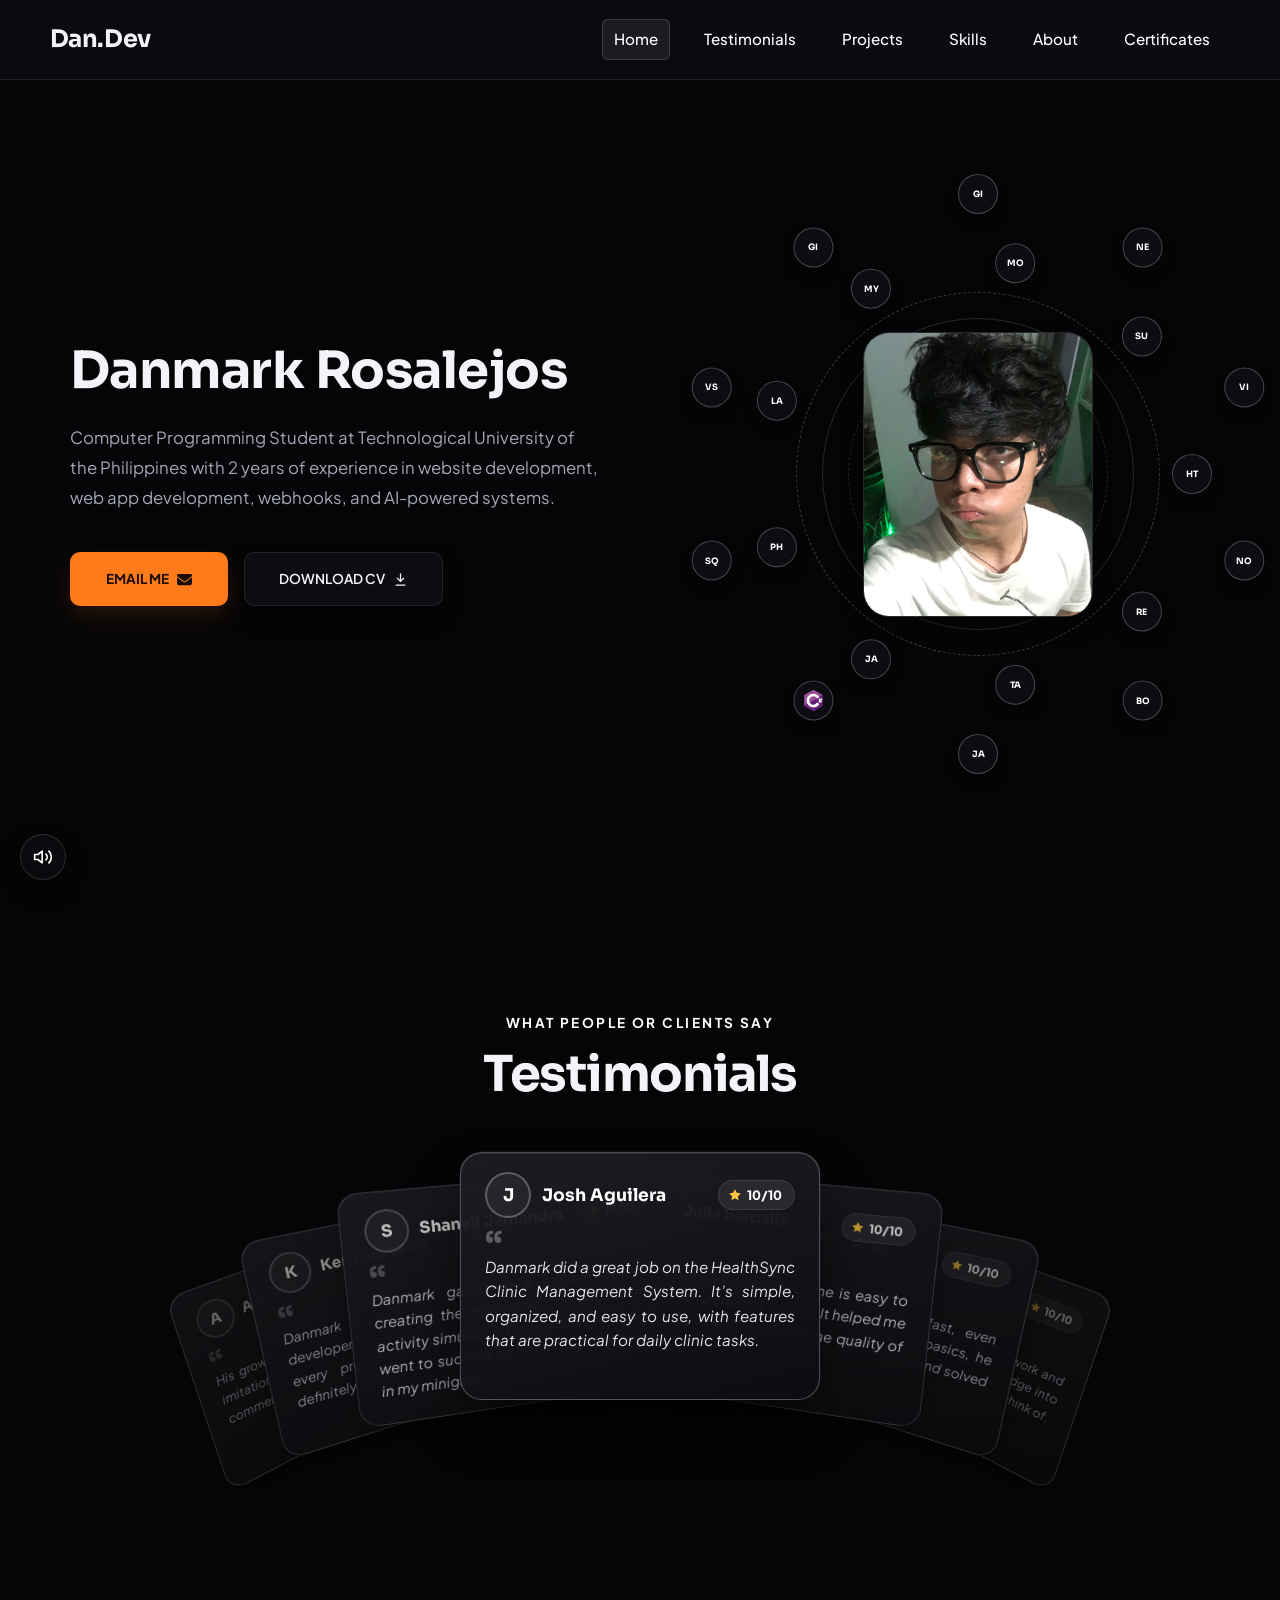
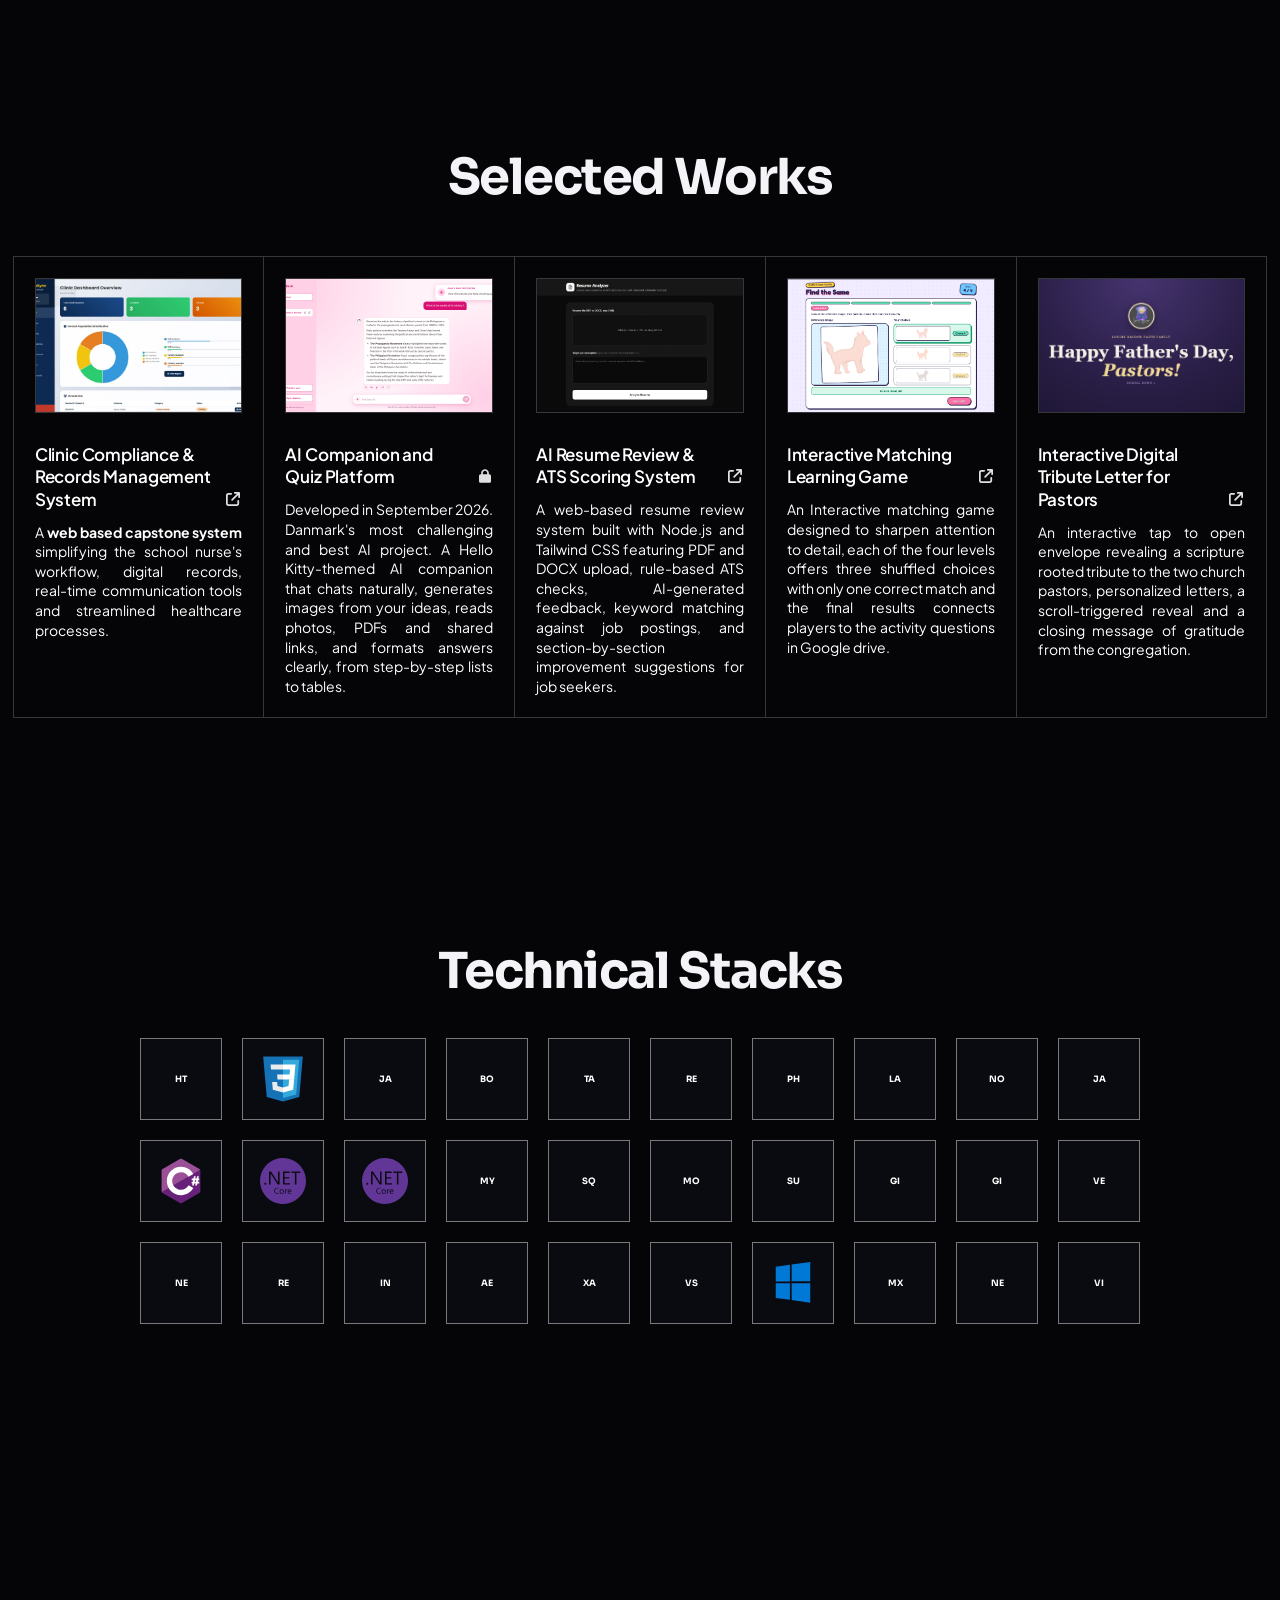
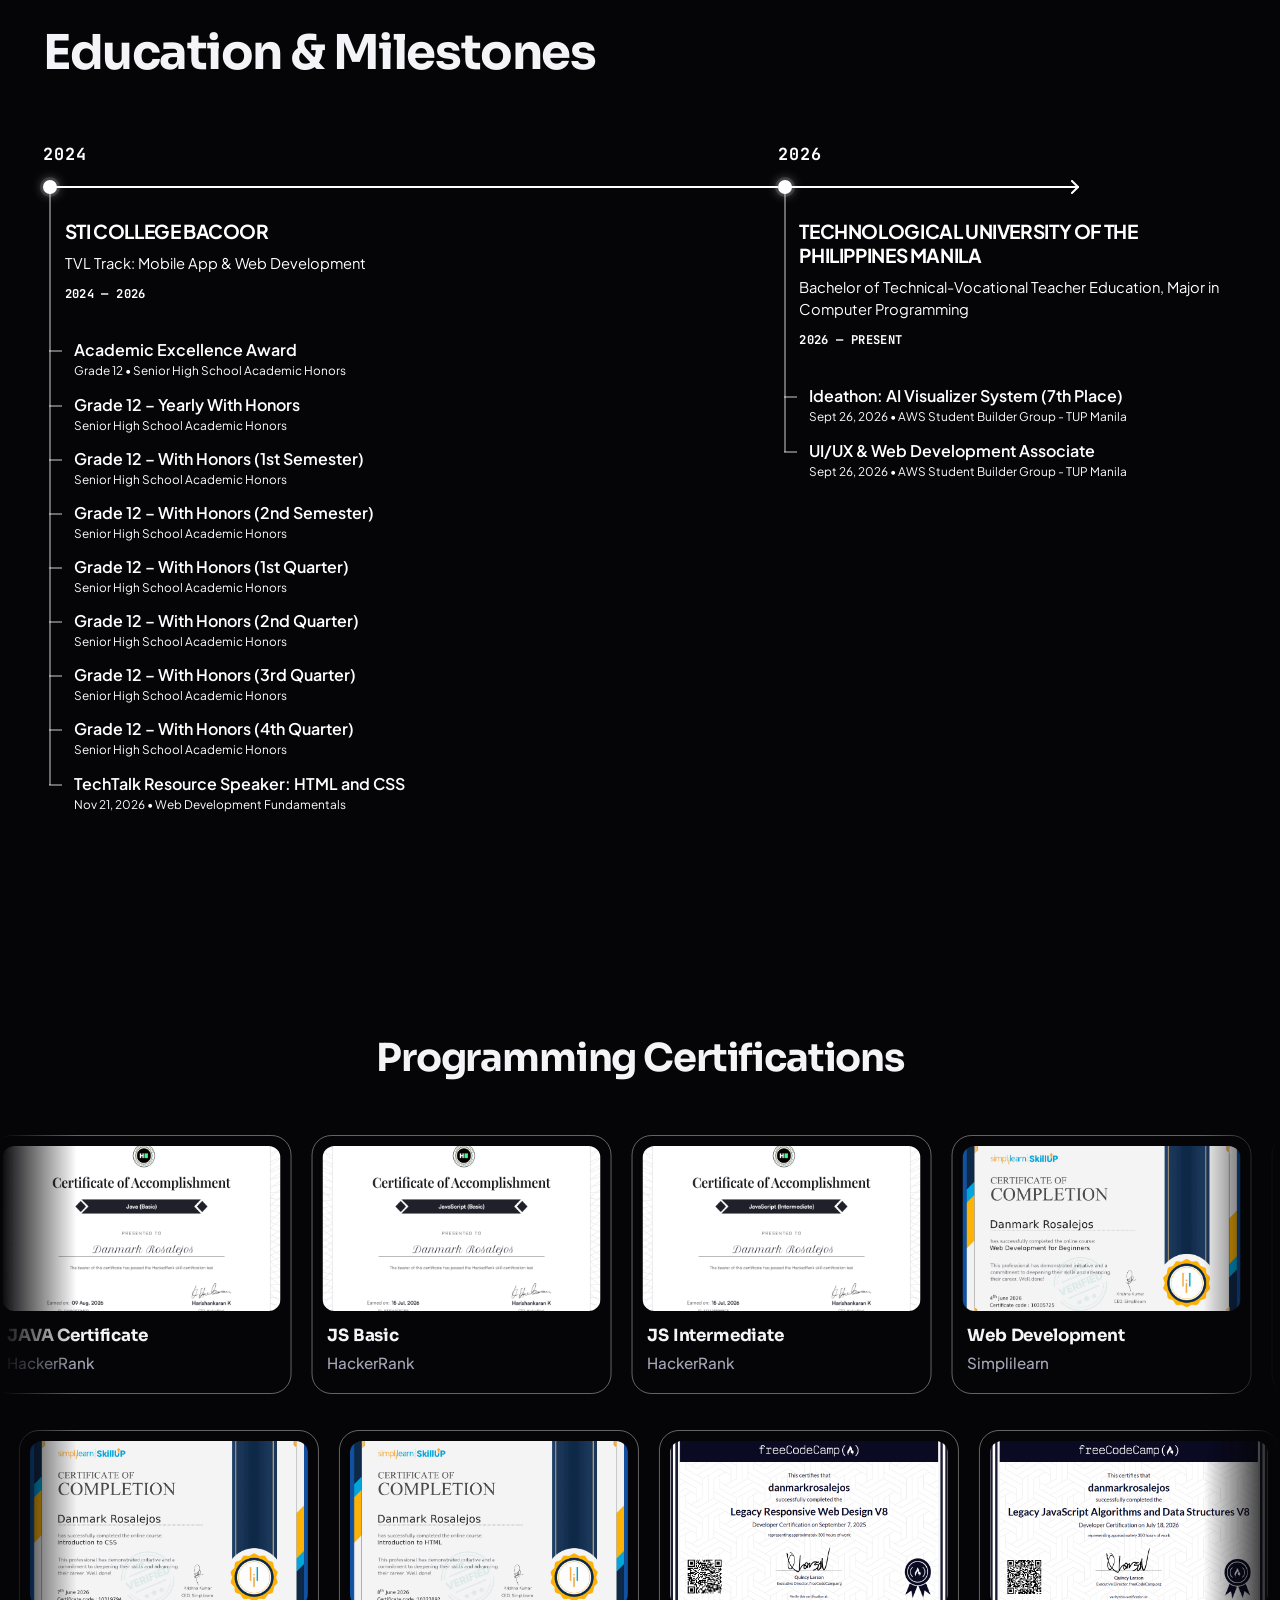
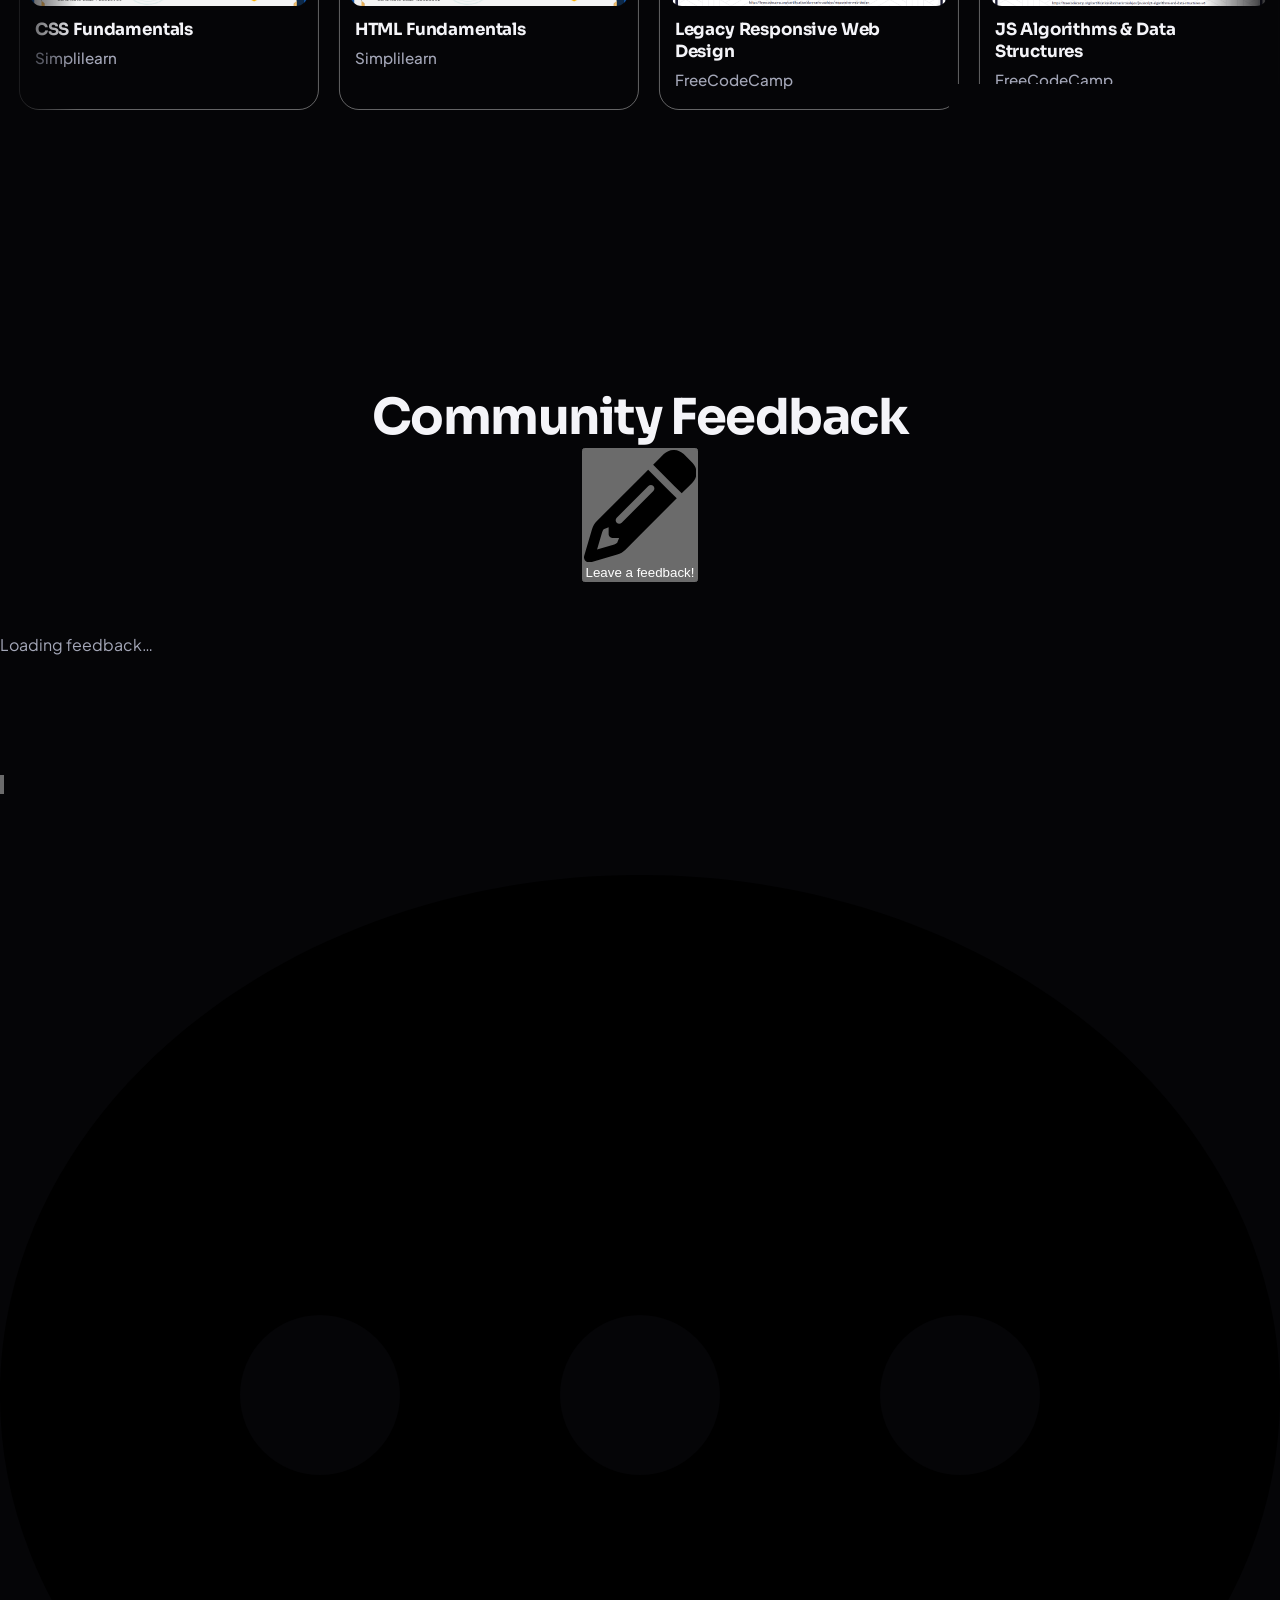
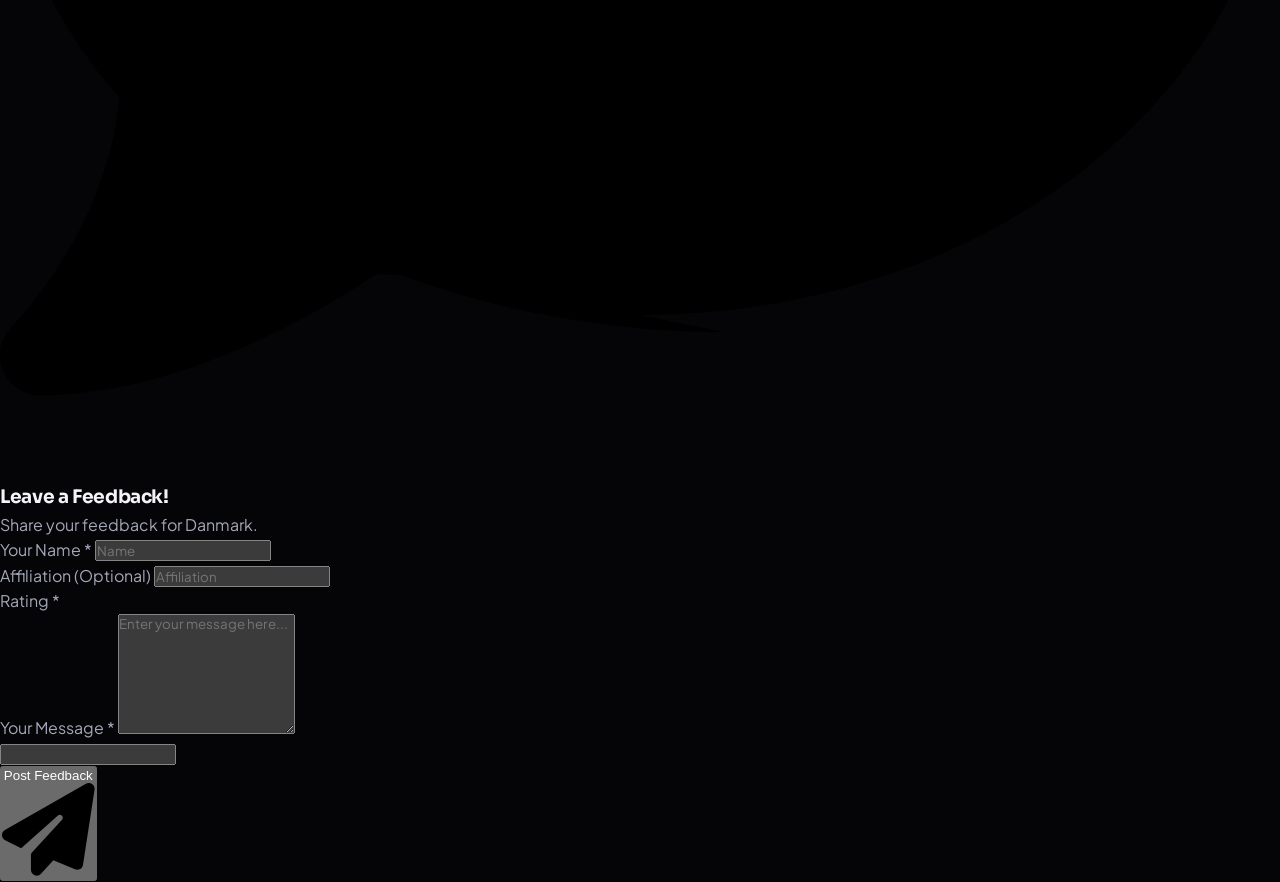
==== commit 852cb048: "Update index.html" ====
--- a/index.html
+++ b/index.html
@@ -18,6 +18,7 @@
   <link rel="stylesheet" href="style.css?v=56"/> 
   
   <link rel="stylesheet" href="project-modal.css?v=1"/> 
+  <link rel="stylesheet" href="feedback.css?v=1"/> 
 </head>
 <body>
 
@@ -1073,6 +1074,73 @@
   </div>
 </section>
 
+<section id="feedback" class="section feedback-section">
+  <div class="container">
+    <div class="sec-header fb-head reveal">
+      <h2 class="sec-title sec-title-lg">Community Feedback</h2>
+      <button type="button" class="fb-open" id="fbOpen">
+        <svg viewBox="0 0 512 512" aria-hidden="true"><path d="M410.3 231l11.3-11.3-33.9-33.9-62.1-62.1L291.7 89.8l-11.3 11.3-22.6 22.6L58.6 322.9c-10.4 10.4-18 23.3-22.2 37.4L1 480.7c-2.5 8.4-.2 17.5 6.1 23.7s15.3 8.5 23.7 6.1l120.3-35.4c14.1-4.2 27-11.8 37.4-22.2L387.7 253.7 410.3 231zM160 399.4l-9.1 22.7c-4 3.1-8.5 5.4-13.3 6.9L59.4 452l23-78.1c1.4-4.9 3.8-9.4 6.9-13.3l22.7-9.1v32c0 8.8 7.2 16 16 16h32zM362.7 18.7L348.3 33.2 325.7 55.8 314.3 67.1l33.9 33.9 62.1 62.1 33.9 33.9 11.3-11.3 22.6-22.6 14.5-14.5c25-25 25-65.5 0-90.5L453.3 18.7c-25-25-65.5-25-90.5 0zm-47.4 168l-144 144c-6.2 6.2-16.4 6.2-22.6 0s-6.2-16.4 0-22.6l144-144c6.2-6.2 16.4-6.2 22.6 0s6.2 16.4 0 22.6z"/></svg>
+        Leave a feedback!
+      </button>
+    </div>
+  </div>
+
+  <div class="fb-wrap">
+    <div class="fb-grid" id="fbGrid"></div>
+    <p class="fb-empty" id="fbEmpty">Loading feedback&hellip;</p>
+  </div>
+</section>
+
+<div class="fb-modal" id="fbModal" role="dialog" aria-modal="true" aria-hidden="true" aria-labelledby="fbTitle">
+  <div class="fb-dialog">
+    <button type="button" class="fb-close" id="fbClose" aria-label="Close">
+      <svg viewBox="0 0 24 24" aria-hidden="true"><path d="M5 5l14 14M19 5L5 19"/></svg>
+    </button>
+
+    <div class="fb-dialog-head">
+      <span class="fb-dialog-icon">
+        <svg viewBox="0 0 512 512" aria-hidden="true"><path d="M256 448c141.4 0 256-93.1 256-208S397.4 32 256 32 0 125.1 0 240c0 45.1 17.7 86.8 47.7 120.9-1.9 24.5-11.4 46.3-21.4 62.9-5.5 9.2-11.1 16.6-15.2 21.6-2.1 2.5-3.7 4.4-4.9 5.7-.6 .6-1 1.1-1.3 1.4l-.3 .3c0 0 0 0 0 0 0 0 0 0 0 0s0 0 0 0c-4.6 4.6-5.9 11.4-3.4 17.4 2.5 6 8.3 9.9 14.8 9.9 28.7 0 57.6-8.9 81.6-19.3 22.9-10 42.4-22.2 52.9-29.1 3.2 .2 6.5 .3 9.8 .3 0 0 0 0 0 0 0 0 0 0 0 0 39.4 14.4 83.8 22.8 129 22.8zM128 208a32 32 0 1 1 0 64 32 32 0 1 1 0-64zm128 0a32 32 0 1 1 0 64 32 32 0 1 1 0-64zm96 32a32 32 0 1 1 64 0 32 32 0 1 1 -64 0z"/></svg>
+      </span>
+      <div>
+        <h3 id="fbTitle">Leave a Feedback!</h3>
+        <p>Share your feedback for Danmark.</p>
+      </div>
+    </div>
+
+    <form class="fb-form" id="fbForm" novalidate>
+      <div class="fb-row2">
+        <div class="fb-field">
+          <label for="fbName">Your Name *</label>
+          <input type="text" id="fbName" maxlength="40" placeholder="Name" autocomplete="off"/>
+        </div>
+        <div class="fb-field">
+          <label for="fbAff">Affiliation (Optional)</label>
+          <input type="text" id="fbAff" maxlength="40" placeholder="Affiliation" autocomplete="off"/>
+        </div>
+      </div>
+
+      <div class="fb-field">
+        <label>Rating *</label>
+        <div class="fb-rate" id="fbRate"></div>
+      </div>
+
+      <div class="fb-field">
+        <label for="fbMsg">Your Message *</label>
+        <textarea id="fbMsg" maxlength="500" placeholder="Enter your message here..."></textarea>
+      </div>
+
+      <input type="text" id="fbWebsite" class="fb-hp" tabindex="-1" autocomplete="off" aria-hidden="true"/>
+
+      <p class="fb-status" id="fbStatus" role="status"></p>
+
+      <button type="submit" class="fb-submit" id="fbSubmit">
+        Post Feedback
+        <svg viewBox="0 0 512 512" aria-hidden="true"><path d="M498.1 5.6c10.1 7 15.4 19.1 13.5 31.2l-64 416c-1.5 9.7-7.4 18.2-16 23s-18.9 5.4-28 1.6L284 427.7l-68.5 74.1c-8.9 9.7-22.9 12.9-35.2 8.1S160 493.2 160 480V396.4c0-4 1.5-7.8 4.2-10.7L331.8 202.8c5.8-6.3 5.6-16-.4-22s-15.7-6.4-22-.7L106 360.8 17.7 316.6C7.1 311.3 .3 300.7 0 288.9s5.9-22.8 16.1-28.7l448-256c10.7-6.1 23.9-5.5 34 1.4z"/></svg>
+      </button>
+    </form>
+  </div>
+</div>
+
 <section id="contact" class="section contact-section">
   <div class="container">
     <div class="contact-icon-row reveal">
@@ -1097,5 +1165,7 @@
 <script src="tech-popup.js?v=1"></script> 
        
 <script src="project-modal.js?v=1"></script>
+
+<script src="feedback.js?v=1"></script>
 </body>
 </html>
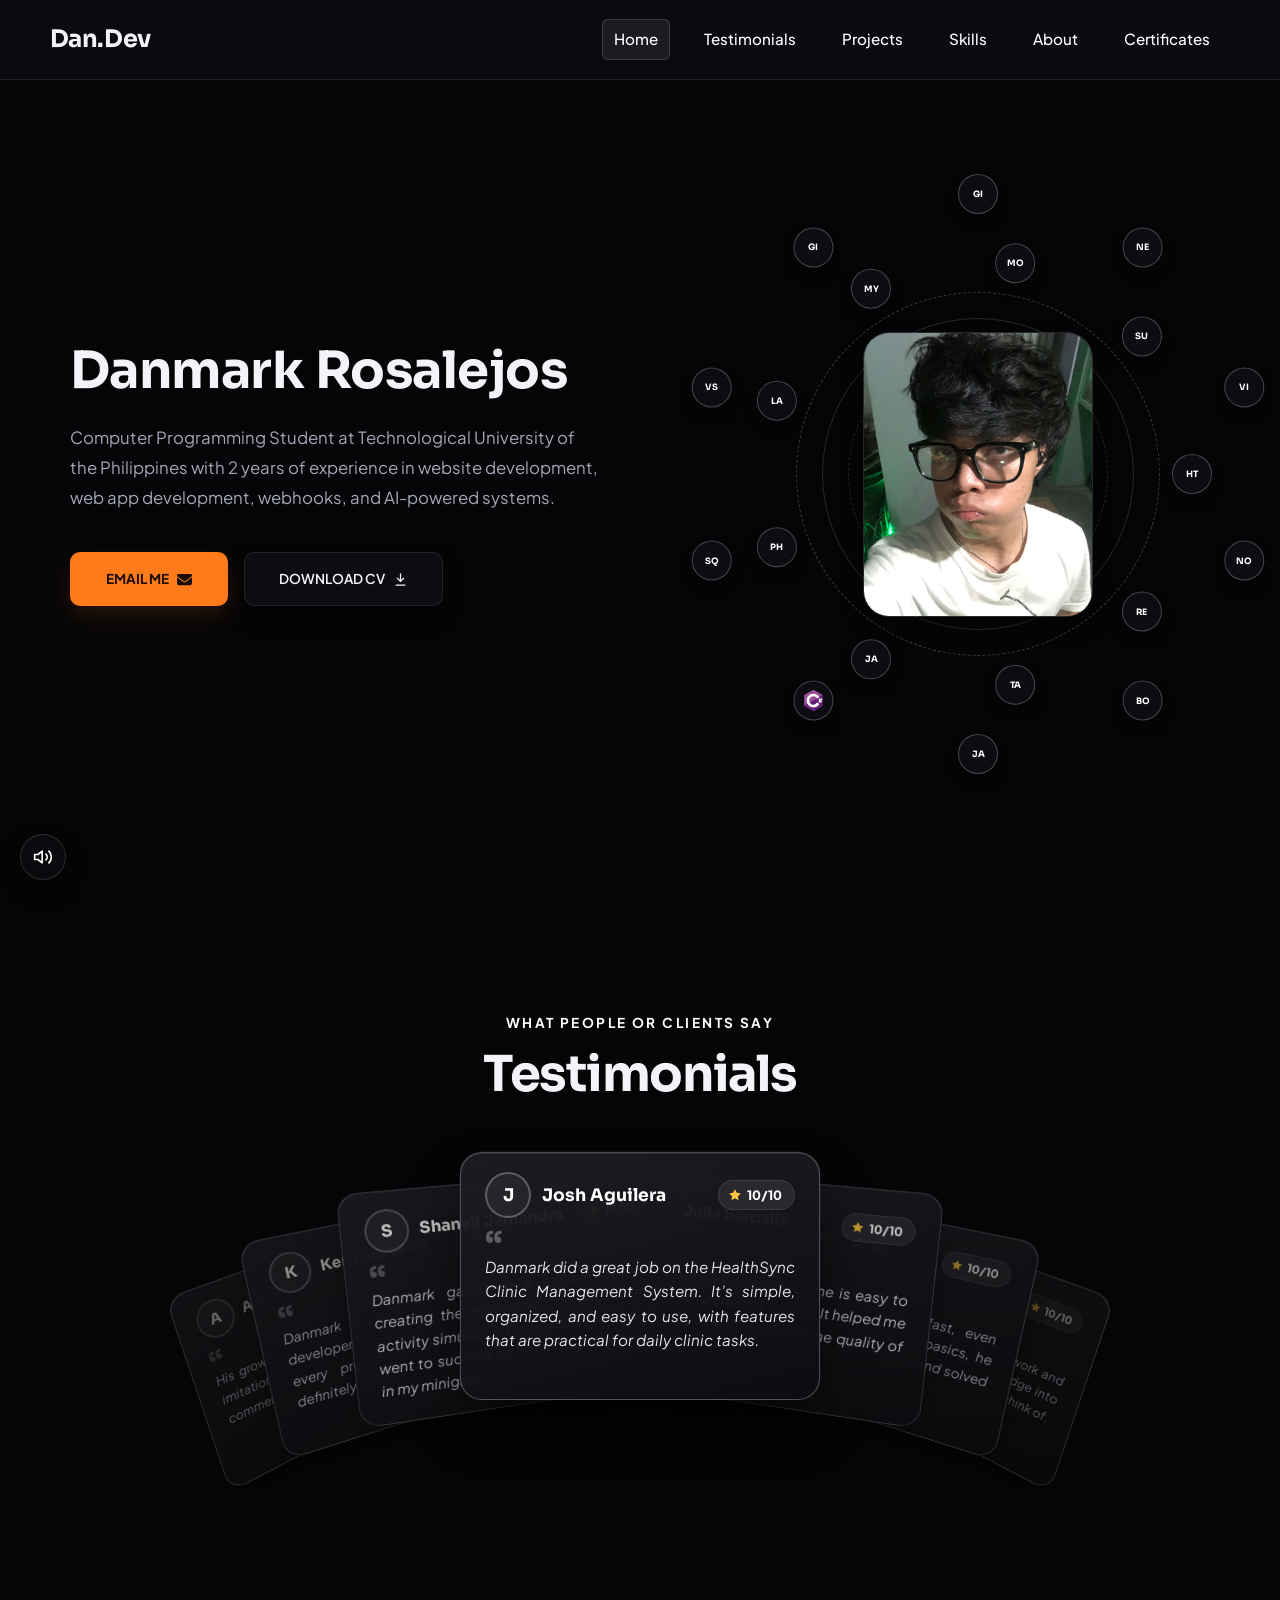
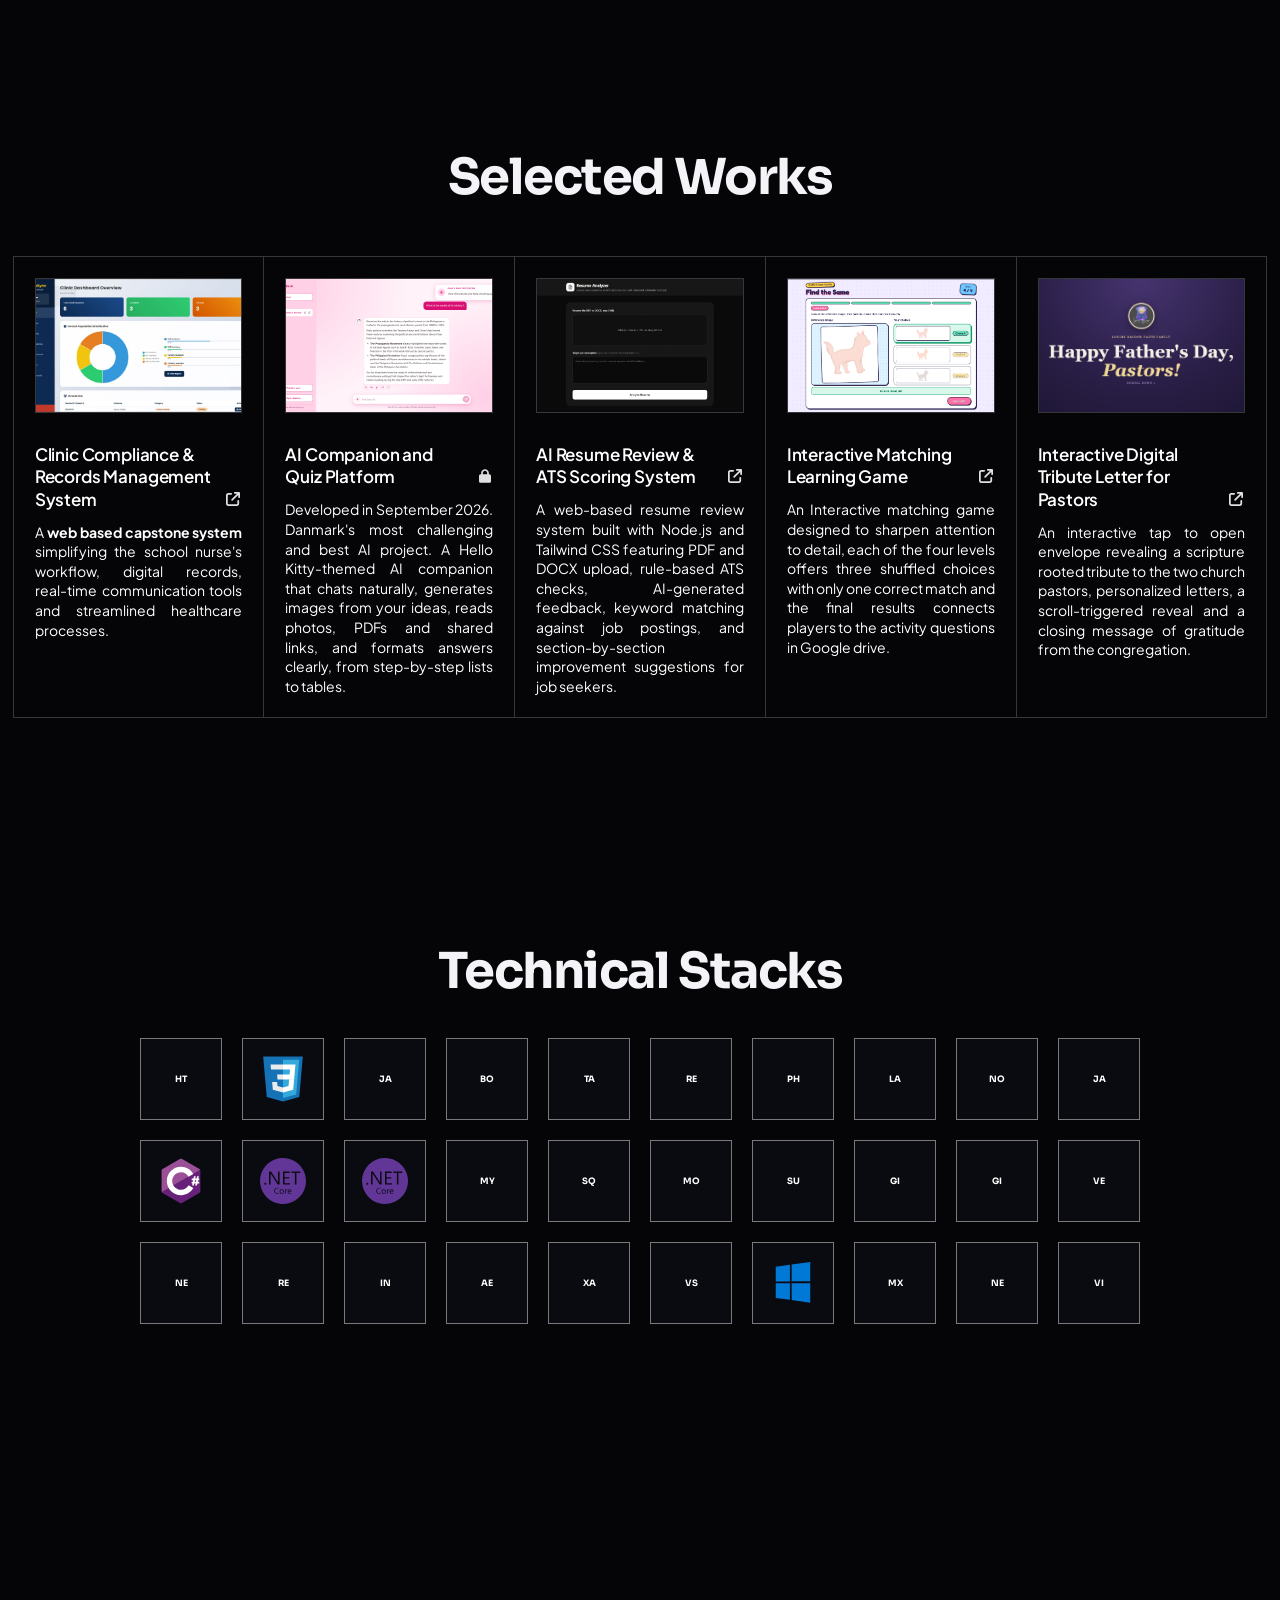
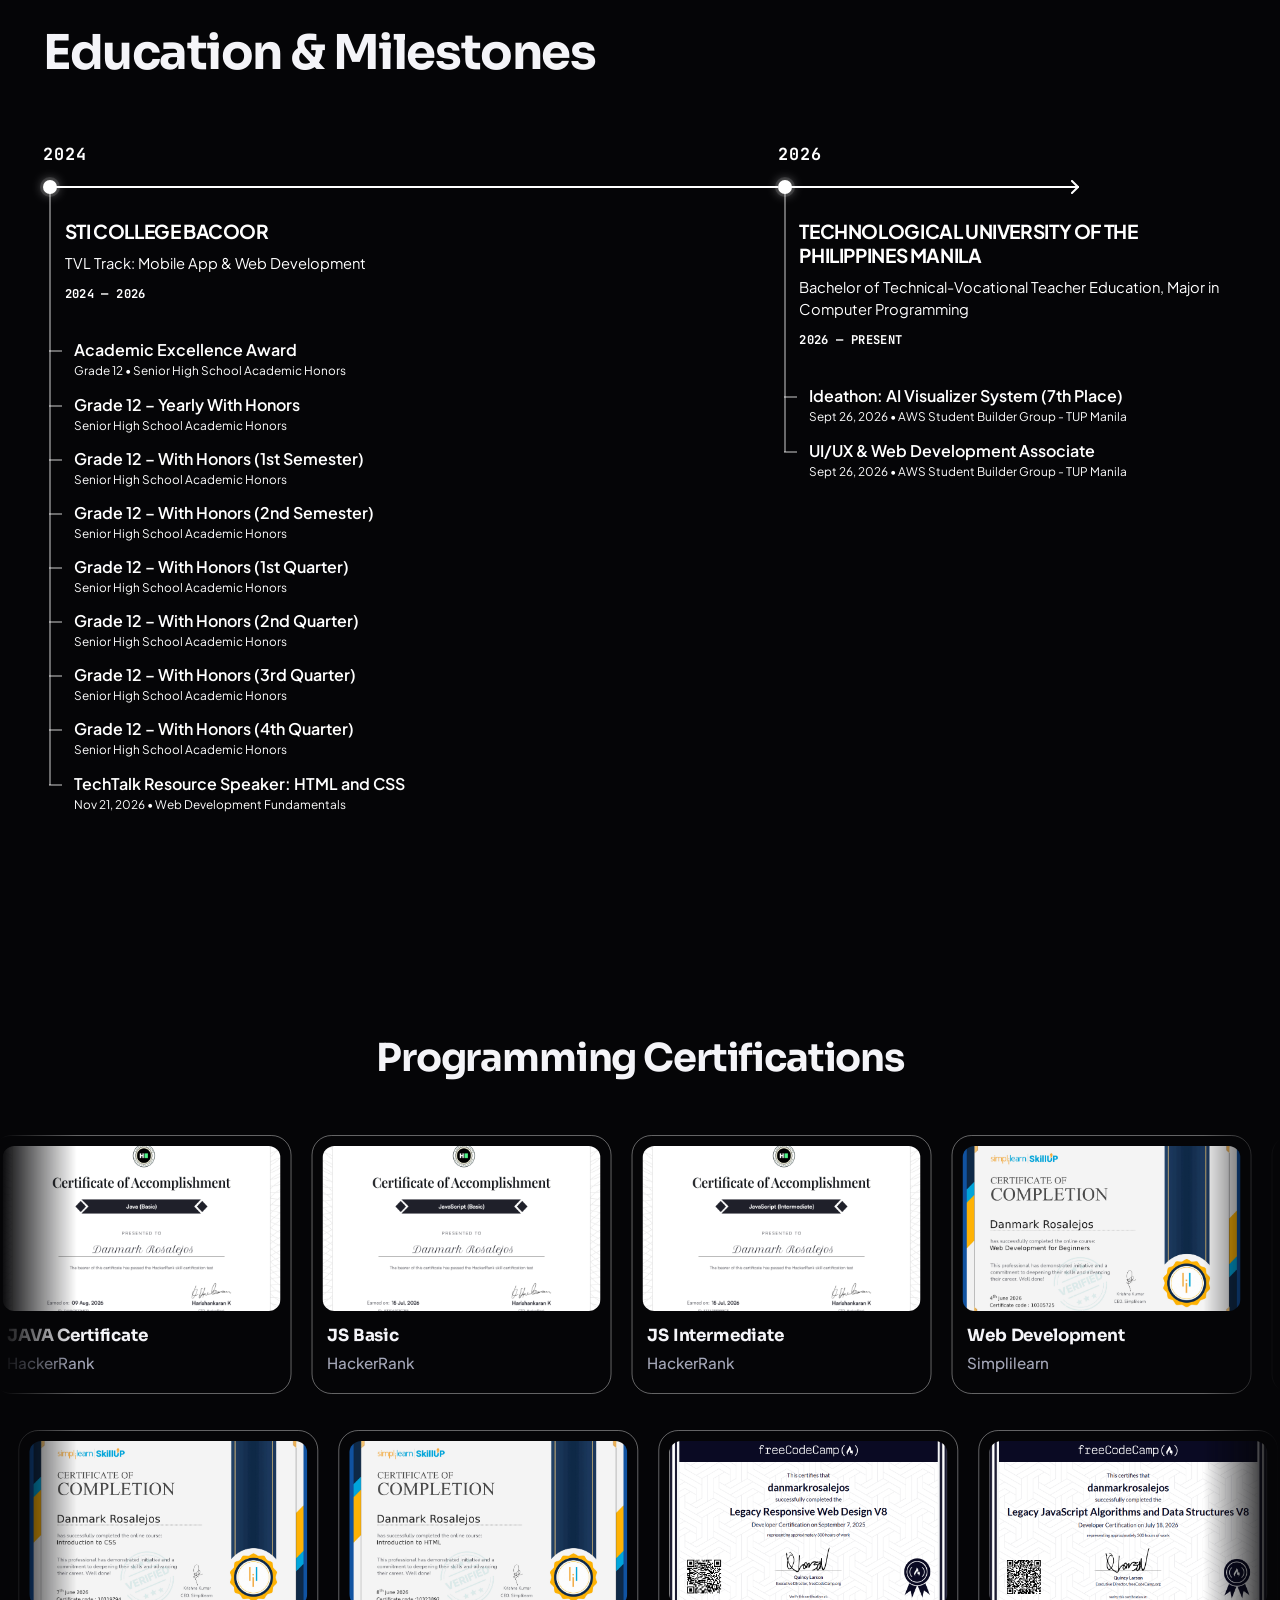
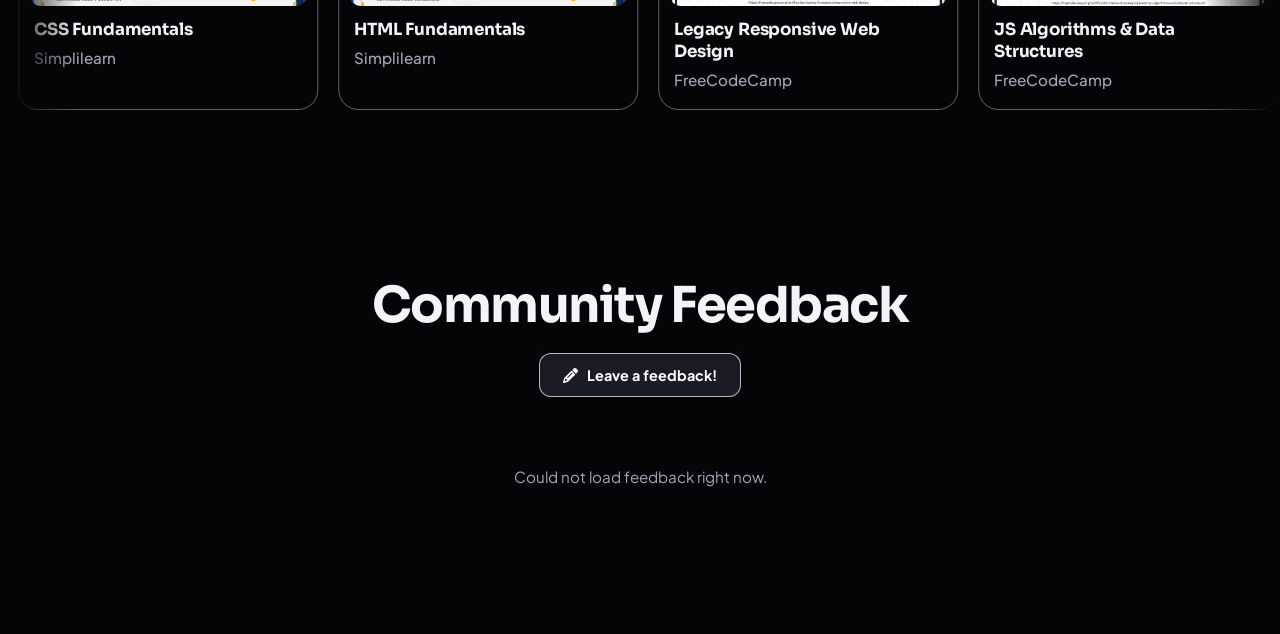
==== commit 129ae797: "Update feedback stylesheet and script version to 2" ====
--- a/index.html
+++ b/index.html
@@ -18,7 +18,7 @@
   <link rel="stylesheet" href="style.css?v=56"/> 
   
   <link rel="stylesheet" href="project-modal.css?v=1"/> 
-  <link rel="stylesheet" href="feedback.css?v=1"/> 
+  <link rel="stylesheet" href="feedback.css?v=2"/> 
 </head>
 <body>
 
@@ -1166,6 +1166,6 @@
        
 <script src="project-modal.js?v=1"></script>
 
-<script src="feedback.js?v=1"></script>
+<script src="feedback.js?v=2"></script>
 </body>
 </html>
--- a/feedback.css
+++ b/feedback.css
@@ -0,0 +1,304 @@
+.feedback-section{padding-top:0;padding-bottom:7rem}
+
+.fb-head{margin-bottom:2.25rem;display:flex;flex-direction:column;align-items:center;gap:1.1rem}
+
+.fb-open{
+  display:inline-flex;
+  align-items:center;
+  gap:.6rem;
+  padding:.75rem 1.4rem;
+  background:#1a1b25;
+  color:#ffffff;
+  border:1px solid rgba(255,255,255,.7);
+  border-radius:12px;
+  font-family:var(--font-body);
+  font-size:.9rem;
+  font-weight:700;
+  cursor:pointer;
+  box-shadow:0 10px 24px -12px rgba(0,0,0,.9);
+  transition:background .2s ease, border-color .2s ease, transform .15s ease;
+}
+.fb-open:hover{background:#242634;border-color:#ffffff;transform:translateY(-2px)}
+.fb-open:active{transform:none}
+.fb-open svg{width:15px;height:15px;fill:currentColor;flex-shrink:0}
+
+.fb-wrap{width:min(1180px,92%);margin:0 auto}
+
+.fb-grid{
+  display:grid;
+  grid-template-columns:repeat(4,minmax(0,1fr));
+  gap:20px;
+}
+
+.fb-card{
+  min-width:0;
+  display:flex;
+  flex-direction:column;
+  gap:20px;
+  padding:22px;
+  background:#0d0e13;
+  border:1px solid rgba(255,255,255,.2);
+  border-radius:20px;
+  box-shadow:0 14px 30px -16px rgba(0,0,0,.9);
+  transition:border-color .25s ease, background-color .25s ease;
+}
+.fb-card:hover{border-color:rgba(255,255,255,.6);background:#10121a}
+
+.fb-card-top{display:flex;align-items:center;gap:12px}
+.fb-avatar{
+  width:42px;
+  height:42px;
+  flex-shrink:0;
+  display:flex;
+  align-items:center;
+  justify-content:center;
+  background:#1a1b25;
+  border:1px solid rgba(255,255,255,.28);
+  border-radius:50%;
+  color:#ffffff;
+  font-family:var(--font-heading);
+  font-size:1rem;
+  font-weight:700;
+}
+.fb-who{min-width:0;flex:1;display:flex;flex-direction:column;gap:2px}
+.fb-name{
+  color:#ffffff;
+  font-family:var(--font-body);
+  font-size:.95rem;
+  font-weight:600;
+  line-height:1.2;
+  white-space:nowrap;
+  overflow:hidden;
+  text-overflow:ellipsis;
+}
+.fb-role{
+  color:#ffffff;
+  font-family:var(--font-body);
+  font-size:.75rem;
+  line-height:1.2;
+  white-space:nowrap;
+  overflow:hidden;
+  text-overflow:ellipsis;
+}
+.fb-stars{display:flex;gap:2px;flex-shrink:0}
+.fb-stars svg{width:14px;height:14px;fill:#e0b83a;display:block}
+.fb-stars svg.off{fill:rgba(255,255,255,.16)}
+
+.fb-text{
+  flex:1;
+  color:#e3e5ee;
+  font-family:var(--font-body);
+  font-size:.92rem;
+  line-height:1.6;
+  text-align:justify;
+  text-justify:inter-word;
+  overflow-wrap:anywhere;
+}
+
+.fb-foot{
+  display:flex;
+  align-items:center;
+  justify-content:space-between;
+  gap:10px;
+  padding-top:14px;
+  border-top:1px solid rgba(255,255,255,.1);
+}
+.fb-date{color:#ffffff;font-family:var(--font-body);font-size:.78rem}
+.fb-like{
+  display:inline-flex;
+  align-items:center;
+  gap:7px;
+  padding:.32rem .7rem;
+  background:transparent;
+  color:#ffffff;
+  border:1px solid rgba(255,255,255,.3);
+  border-radius:100px;
+  font-family:var(--font-body);
+  font-size:.78rem;
+  font-weight:500;
+  cursor:pointer;
+  transition:border-color .2s ease, background .2s ease;
+}
+.fb-like:hover{border-color:#ffffff;background:rgba(255,255,255,.05)}
+.fb-like:disabled{opacity:.6;cursor:default}
+.fb-like svg{width:14px;height:14px;fill:#ffffff;transition:fill .2s ease, transform .2s ease}
+.fb-like.liked svg{fill:#ff5c7a;transform:scale(1.1)}
+
+.fb-empty{
+  text-align:center;
+  color:var(--muted);
+  font-family:var(--font-body);
+  font-size:.95rem;
+  padding:2rem 0;
+}
+.fb-empty[hidden]{display:none}
+
+.fb-modal{
+  position:fixed;
+  inset:0;
+  z-index:3100;
+  display:flex;
+  align-items:center;
+  justify-content:center;
+  padding:1rem;
+  background:rgba(3,3,5,.82);
+  -webkit-backdrop-filter:blur(6px);
+  backdrop-filter:blur(6px);
+  opacity:0;
+  visibility:hidden;
+  transition:opacity .25s ease, visibility 0s linear .25s;
+}
+.fb-modal.open{
+  opacity:1;
+  visibility:visible;
+  transition:opacity .25s ease, visibility 0s linear 0s;
+}
+
+.fb-dialog{
+  position:relative;
+  width:min(480px,100%);
+  max-height:calc(100vh - 2rem);
+  overflow-y:auto;
+  padding:30px;
+  background:#0d0e13;
+  border:1px solid rgba(255,255,255,.3);
+  border-radius:22px;
+  overscroll-behavior:contain;
+  box-shadow:0 30px 80px -20px rgba(0,0,0,.95);
+  transform:translateY(12px);
+  transition:transform .25s ease;
+  scrollbar-width:none;
+}
+.fb-dialog::-webkit-scrollbar{display:none}
+.fb-modal.open .fb-dialog{transform:none}
+
+.fb-close{
+  position:absolute;
+  top:22px;
+  right:22px;
+  width:28px;
+  height:28px;
+  display:flex;
+  align-items:center;
+  justify-content:center;
+  background:transparent;
+  border:none;
+  color:#ffffff;
+  cursor:pointer;
+}
+.fb-close svg{width:18px;height:18px;fill:none;stroke:currentColor;stroke-width:2.4;stroke-linecap:round}
+.fb-close:hover{opacity:.7}
+
+.fb-dialog-head{display:flex;align-items:center;gap:14px;margin-bottom:20px;padding-right:34px}
+.fb-dialog-icon{
+  width:48px;
+  height:48px;
+  flex-shrink:0;
+  display:flex;
+  align-items:center;
+  justify-content:center;
+  background:#1a1b25;
+  border:1px solid rgba(255,255,255,.28);
+  border-radius:14px;
+  color:#ffffff;
+}
+.fb-dialog-icon svg{width:22px;height:22px;fill:currentColor}
+.fb-dialog-head h3{
+  color:#ffffff;
+  font-family:var(--font-body);
+  font-size:1.2rem;
+  font-weight:700;
+  letter-spacing:-.02em;
+  line-height:1.2;
+}
+.fb-dialog-head p{color:#e3e5ee;font-family:var(--font-body);font-size:.85rem;margin-top:2px}
+
+.fb-form{display:flex;flex-direction:column;gap:16px}
+.fb-row2{display:grid;grid-template-columns:1fr 1fr;gap:14px}
+.fb-field{display:flex;flex-direction:column;gap:8px;min-width:0}
+.fb-field label{
+  color:#ffffff;
+  font-family:var(--font-body);
+  font-size:.85rem;
+  font-weight:700;
+}
+.fb-field input,
+.fb-field textarea{
+  width:100%;
+  background:#1a1b25;
+  color:#ffffff;
+  border:1px solid rgba(255,255,255,.28);
+  border-radius:12px;
+  font-family:var(--font-body);
+  font-size:.92rem;
+  padding:.8rem 1rem;
+  outline:none;
+  transition:border-color .2s ease;
+}
+.fb-field input{height:44px}
+.fb-field textarea{min-height:84px;resize:vertical}
+.fb-field input::placeholder,
+.fb-field textarea::placeholder{color:#8a8da3}
+.fb-field input:focus,
+.fb-field textarea:focus{border-color:#ffffff}
+
+.fb-rate{display:flex;gap:6px}
+.fb-rate button{
+  width:30px;
+  height:30px;
+  padding:0;
+  display:flex;
+  align-items:center;
+  justify-content:center;
+  background:transparent;
+  border:none;
+  cursor:pointer;
+}
+.fb-rate svg{width:28px;height:28px;fill:#4a4c5c;transition:fill .15s ease, transform .15s ease}
+.fb-rate button.on svg{fill:#e0b83a}
+.fb-rate button:hover svg{transform:scale(1.12)}
+
+.fb-hp{
+  position:absolute;
+  left:-9999px;
+  width:1px;
+  height:1px;
+  opacity:0;
+  pointer-events:none;
+}
+
+.fb-status{min-height:1.2em;font-family:var(--font-body);font-size:.82rem;color:var(--muted)}
+.fb-status.err{color:#ff6b6b}
+.fb-status.ok{color:#22c55e}
+
+.fb-submit{
+  display:flex;
+  align-items:center;
+  justify-content:center;
+  gap:.6rem;
+  width:100%;
+  height:46px;
+  background:#1a1b25;
+  color:#ffffff;
+  border:1px solid rgba(255,255,255,.7);
+  border-radius:12px;
+  font-family:var(--font-body);
+  font-size:.92rem;
+  font-weight:700;
+  cursor:pointer;
+  transition:background .2s ease, border-color .2s ease;
+}
+.fb-submit:hover{background:#242634;border-color:#ffffff}
+.fb-submit:disabled{opacity:.55;cursor:not-allowed}
+.fb-submit svg{width:16px;height:16px;fill:currentColor}
+
+@media(max-width:1100px){
+  .fb-grid{grid-template-columns:repeat(2,minmax(0,1fr))}
+}
+@media(max-width:640px){
+  .fb-grid{grid-template-columns:1fr}
+  .fb-row2{grid-template-columns:1fr}
+  .fb-dialog{padding:24px 20px}
+  .fb-close{top:16px;right:16px}
+  .feedback-section{padding-bottom:5rem}
+}
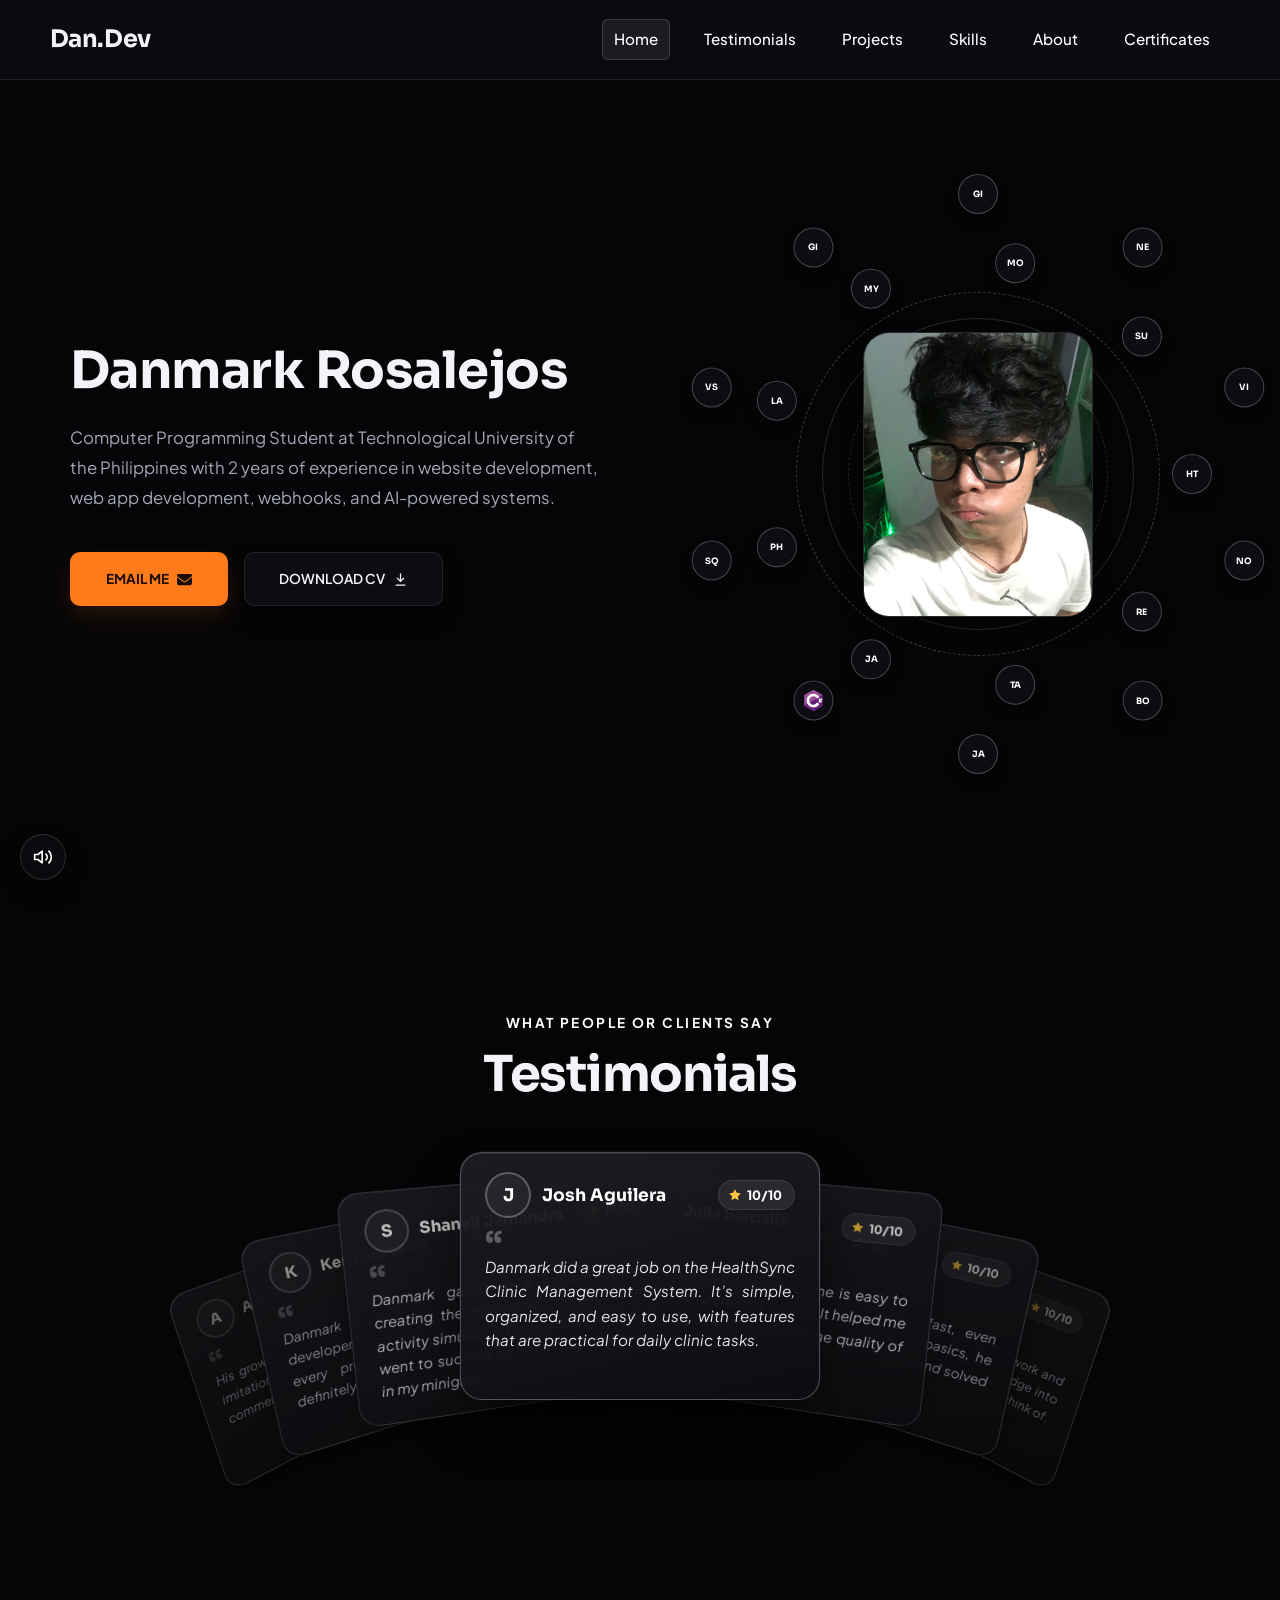
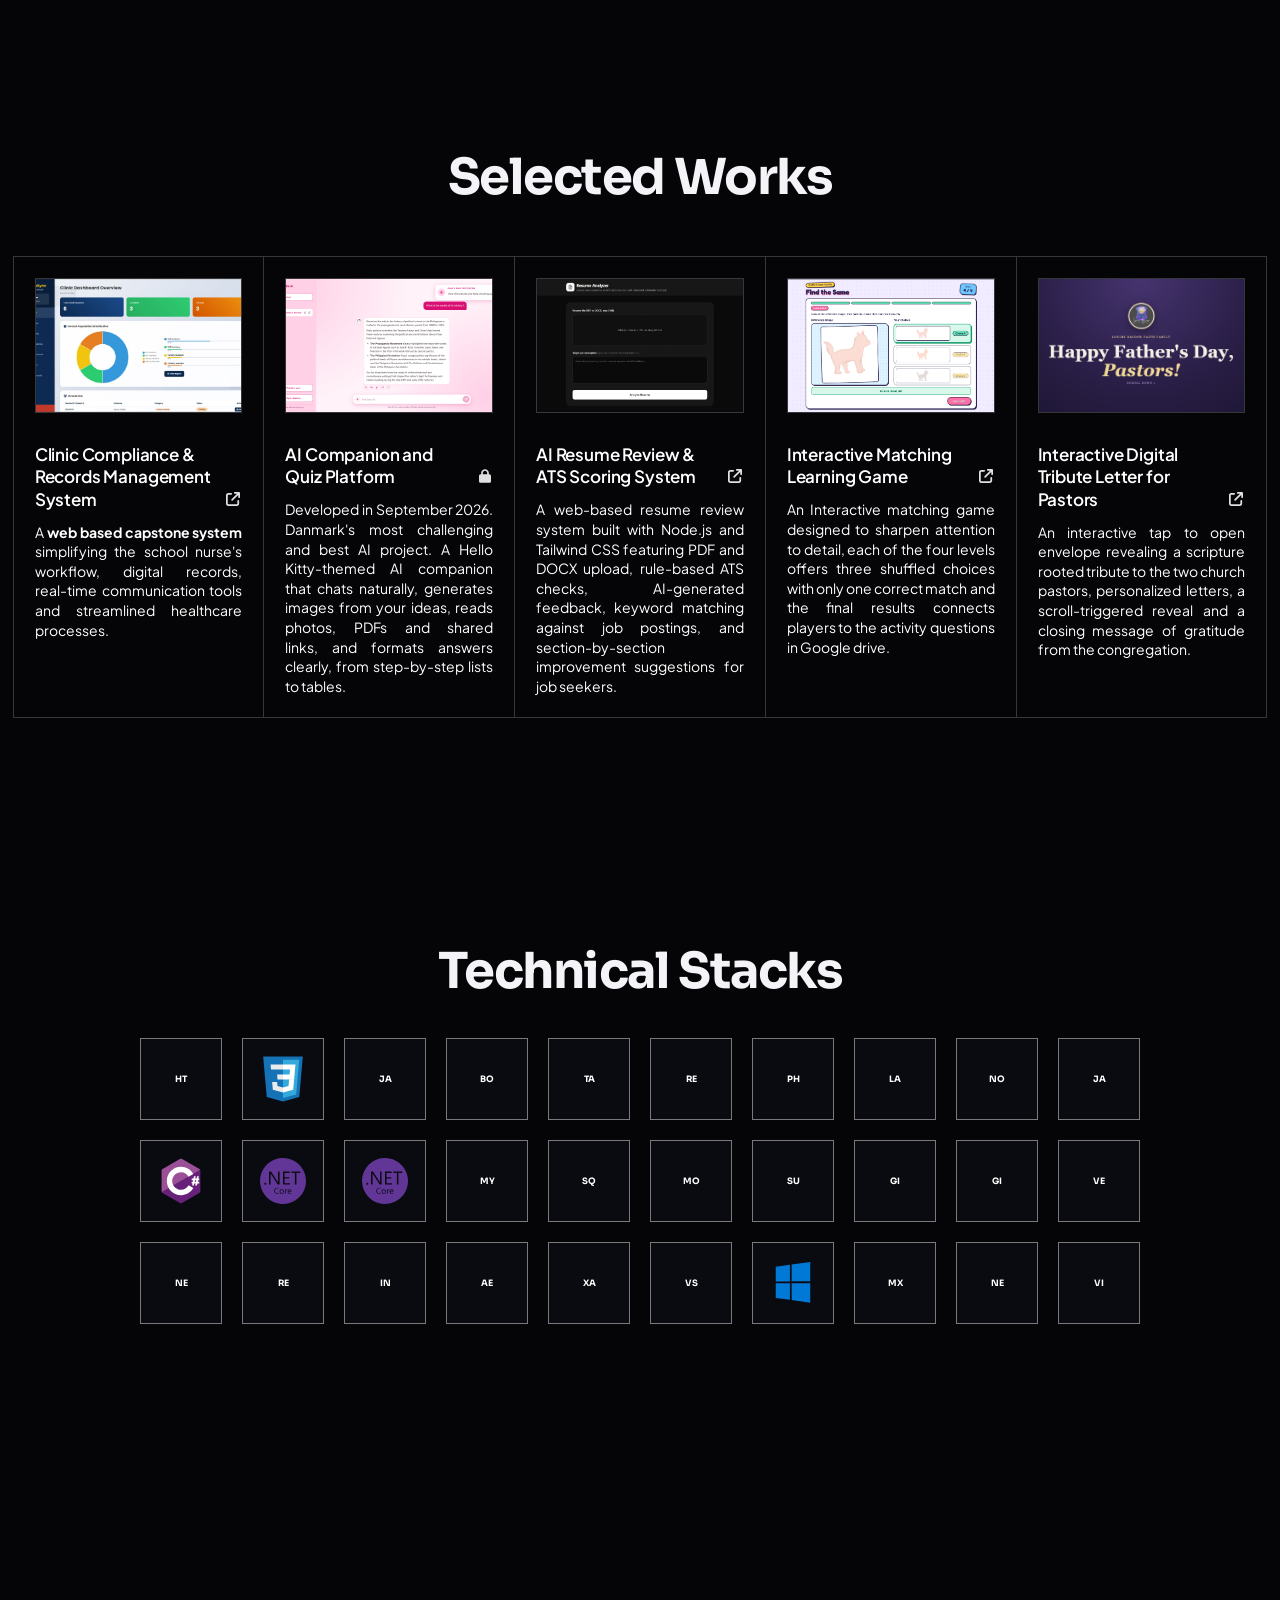
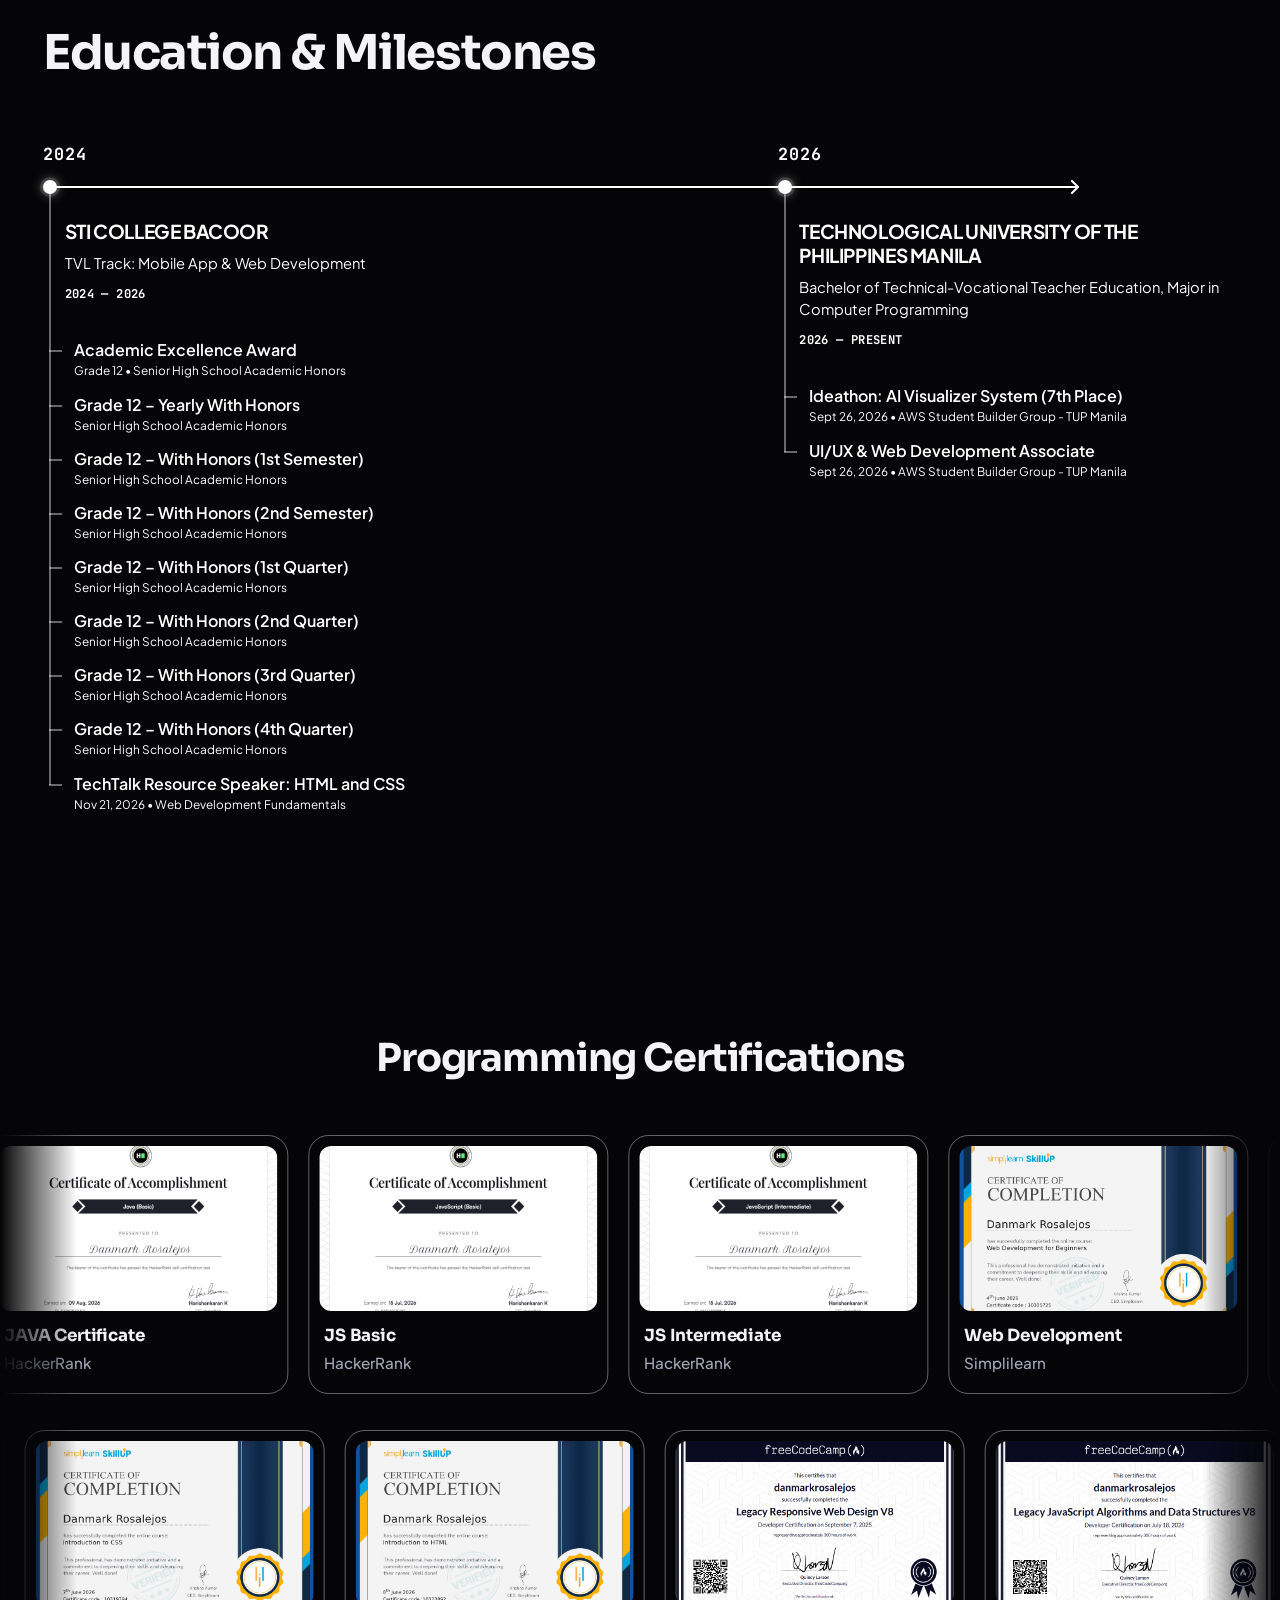
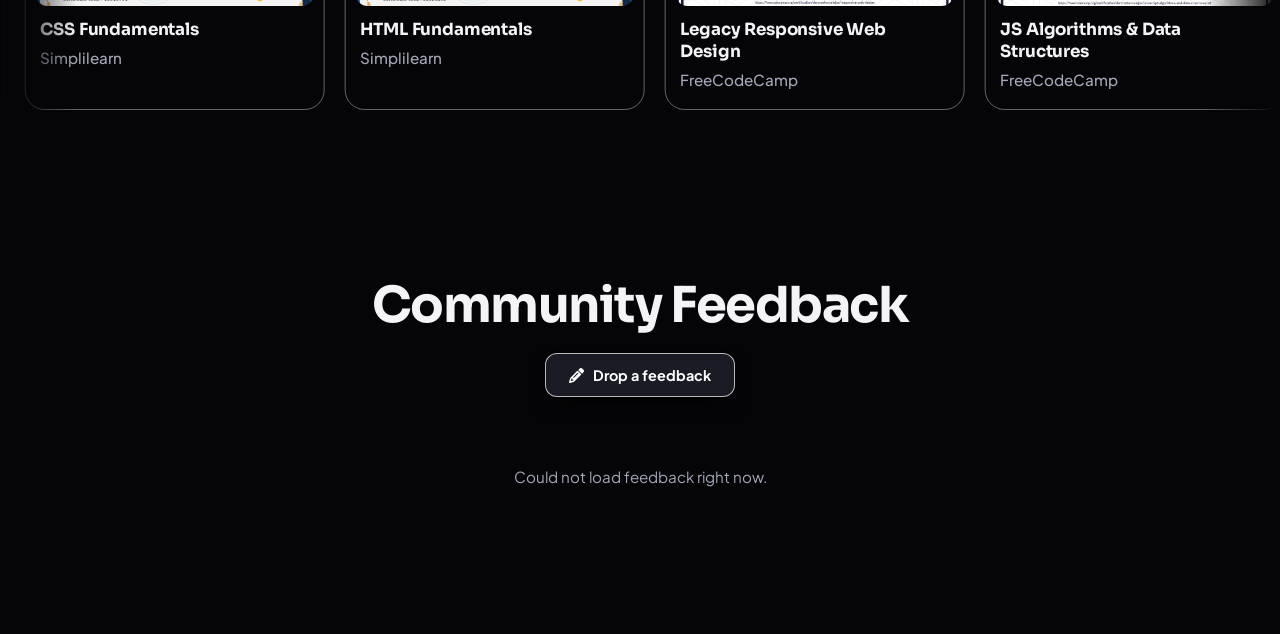
==== commit 409a1269: "Update index.html" ====
--- a/index.html
+++ b/index.html
@@ -1080,7 +1080,7 @@
       <h2 class="sec-title sec-title-lg">Community Feedback</h2>
       <button type="button" class="fb-open" id="fbOpen">
         <svg viewBox="0 0 512 512" aria-hidden="true"><path d="M410.3 231l11.3-11.3-33.9-33.9-62.1-62.1L291.7 89.8l-11.3 11.3-22.6 22.6L58.6 322.9c-10.4 10.4-18 23.3-22.2 37.4L1 480.7c-2.5 8.4-.2 17.5 6.1 23.7s15.3 8.5 23.7 6.1l120.3-35.4c14.1-4.2 27-11.8 37.4-22.2L387.7 253.7 410.3 231zM160 399.4l-9.1 22.7c-4 3.1-8.5 5.4-13.3 6.9L59.4 452l23-78.1c1.4-4.9 3.8-9.4 6.9-13.3l22.7-9.1v32c0 8.8 7.2 16 16 16h32zM362.7 18.7L348.3 33.2 325.7 55.8 314.3 67.1l33.9 33.9 62.1 62.1 33.9 33.9 11.3-11.3 22.6-22.6 14.5-14.5c25-25 25-65.5 0-90.5L453.3 18.7c-25-25-65.5-25-90.5 0zm-47.4 168l-144 144c-6.2 6.2-16.4 6.2-22.6 0s-6.2-16.4 0-22.6l144-144c6.2-6.2 16.4-6.2 22.6 0s6.2 16.4 0 22.6z"/></svg>
-        Leave a feedback!
+        Drop a feedback
       </button>
     </div>
   </div>
@@ -1102,7 +1102,7 @@
         <svg viewBox="0 0 512 512" aria-hidden="true"><path d="M256 448c141.4 0 256-93.1 256-208S397.4 32 256 32 0 125.1 0 240c0 45.1 17.7 86.8 47.7 120.9-1.9 24.5-11.4 46.3-21.4 62.9-5.5 9.2-11.1 16.6-15.2 21.6-2.1 2.5-3.7 4.4-4.9 5.7-.6 .6-1 1.1-1.3 1.4l-.3 .3c0 0 0 0 0 0 0 0 0 0 0 0s0 0 0 0c-4.6 4.6-5.9 11.4-3.4 17.4 2.5 6 8.3 9.9 14.8 9.9 28.7 0 57.6-8.9 81.6-19.3 22.9-10 42.4-22.2 52.9-29.1 3.2 .2 6.5 .3 9.8 .3 0 0 0 0 0 0 0 0 0 0 0 0 39.4 14.4 83.8 22.8 129 22.8zM128 208a32 32 0 1 1 0 64 32 32 0 1 1 0-64zm128 0a32 32 0 1 1 0 64 32 32 0 1 1 0-64zm96 32a32 32 0 1 1 64 0 32 32 0 1 1 -64 0z"/></svg>
       </span>
       <div>
-        <h3 id="fbTitle">Leave a Feedback!</h3>
+        <h3 id="fbTitle">try leaving a feedback!!!</h3>
         <p>Share your feedback for Danmark.</p>
       </div>
     </div>
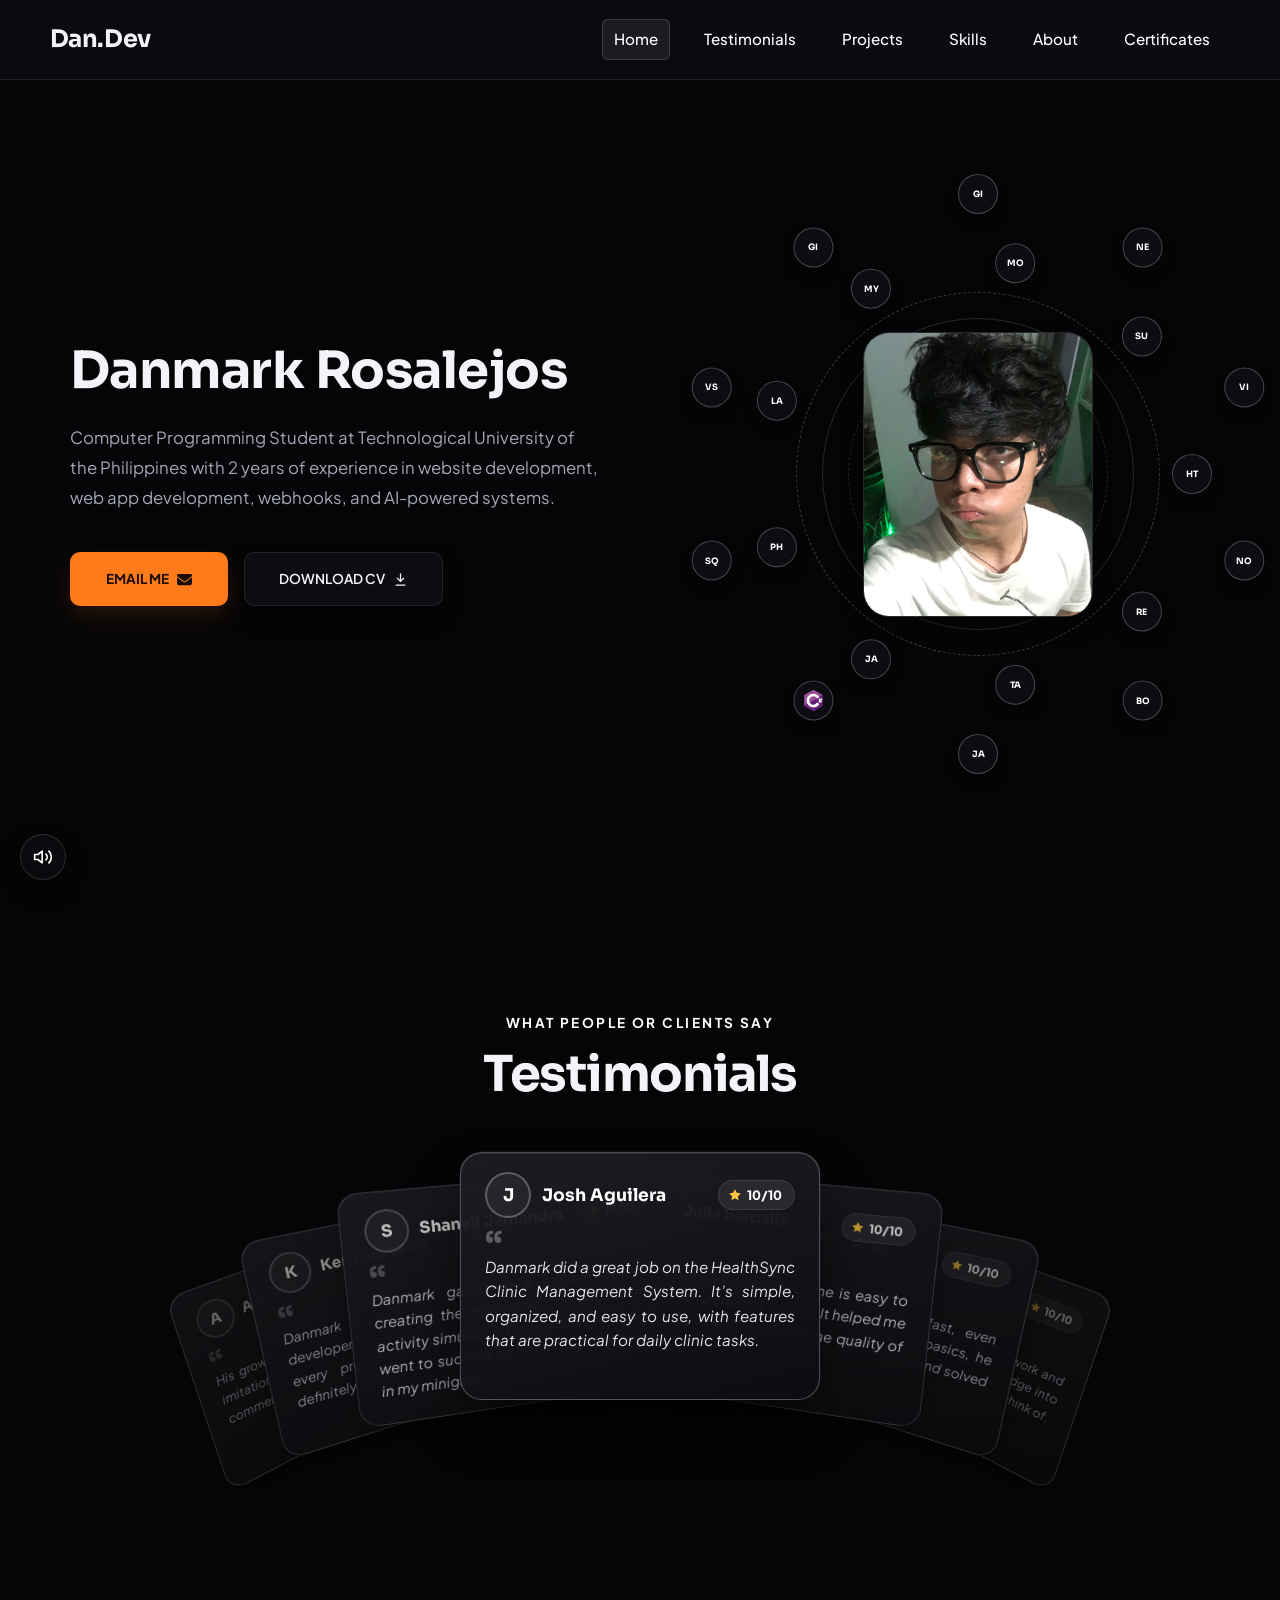
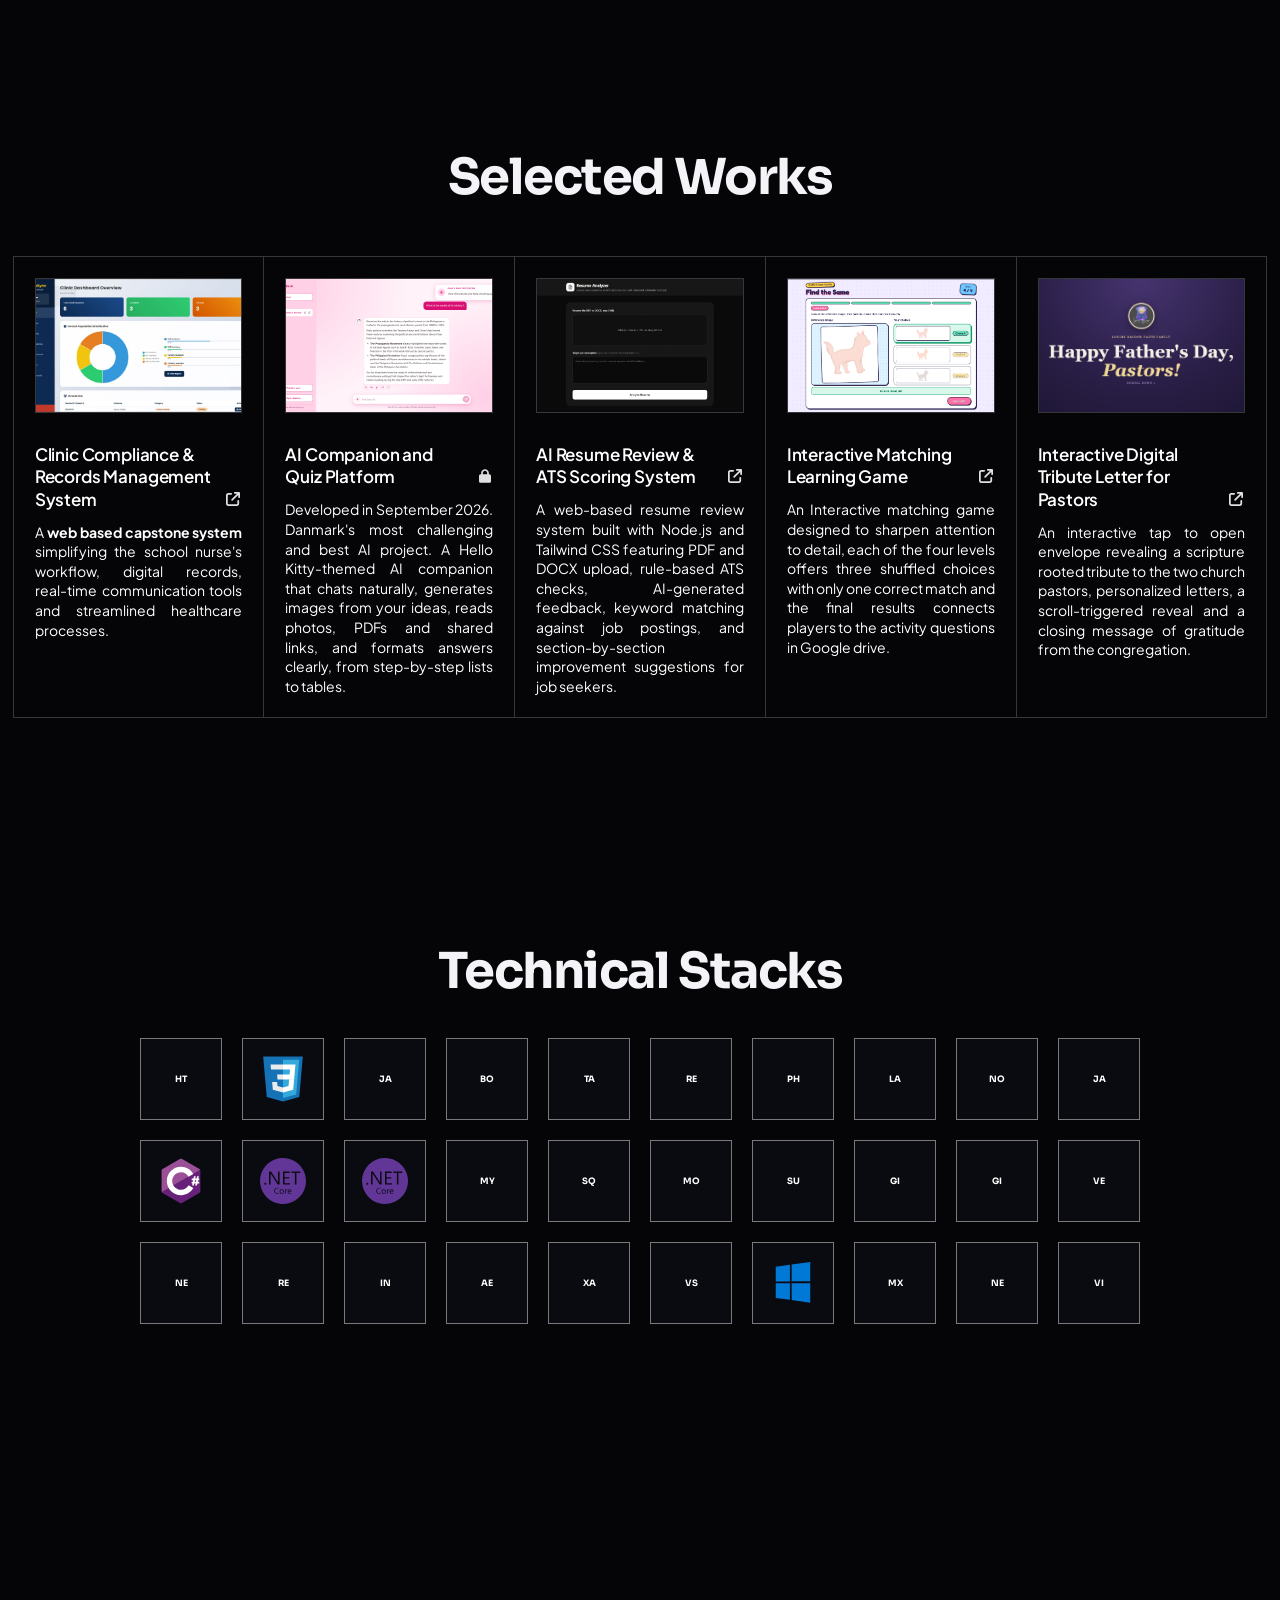
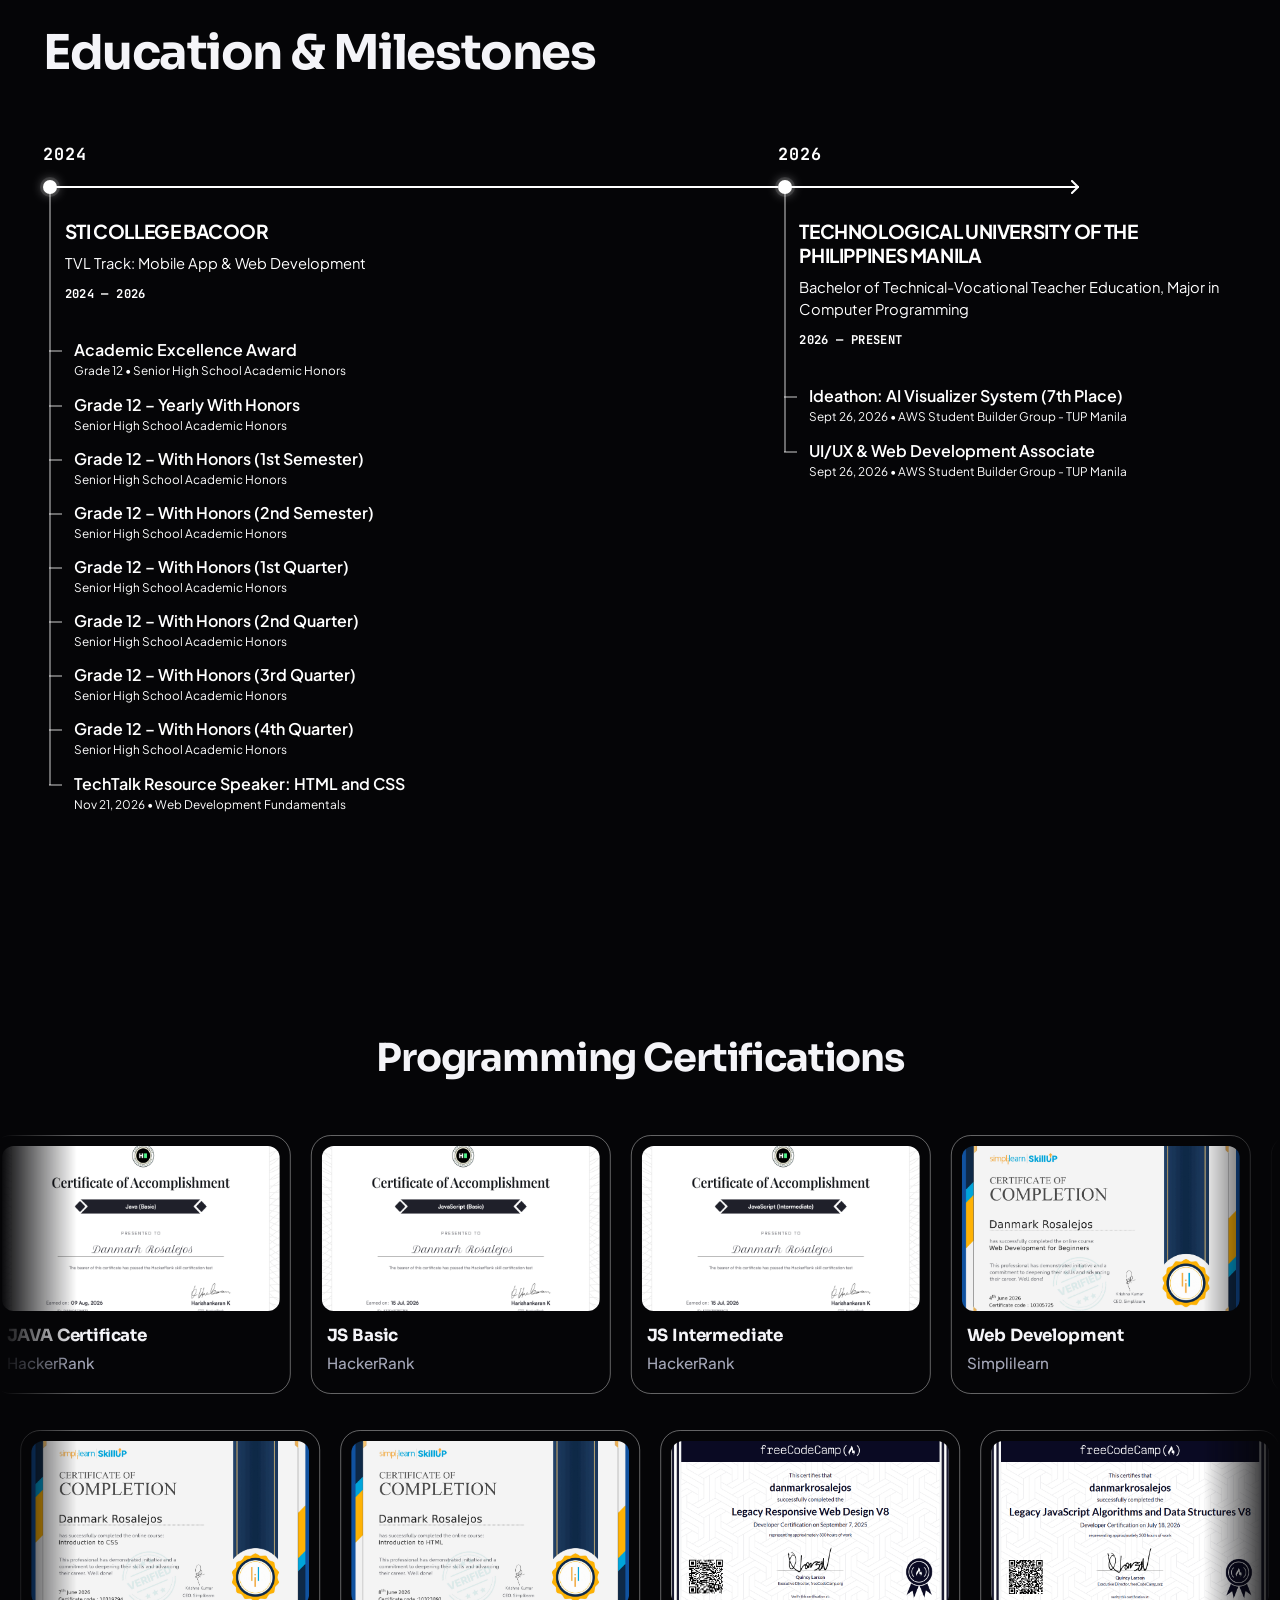
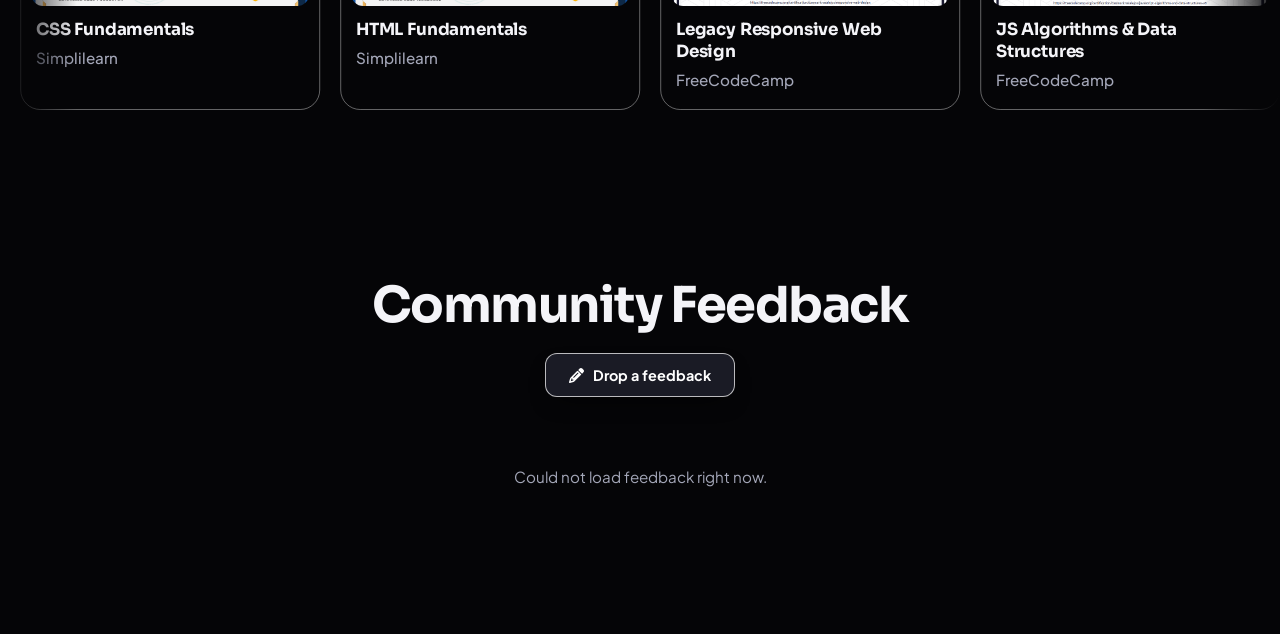
==== commit da495305: "Update index.html" ====
--- a/index.html
+++ b/index.html
@@ -1102,7 +1102,7 @@
         <svg viewBox="0 0 512 512" aria-hidden="true"><path d="M256 448c141.4 0 256-93.1 256-208S397.4 32 256 32 0 125.1 0 240c0 45.1 17.7 86.8 47.7 120.9-1.9 24.5-11.4 46.3-21.4 62.9-5.5 9.2-11.1 16.6-15.2 21.6-2.1 2.5-3.7 4.4-4.9 5.7-.6 .6-1 1.1-1.3 1.4l-.3 .3c0 0 0 0 0 0 0 0 0 0 0 0s0 0 0 0c-4.6 4.6-5.9 11.4-3.4 17.4 2.5 6 8.3 9.9 14.8 9.9 28.7 0 57.6-8.9 81.6-19.3 22.9-10 42.4-22.2 52.9-29.1 3.2 .2 6.5 .3 9.8 .3 0 0 0 0 0 0 0 0 0 0 0 0 39.4 14.4 83.8 22.8 129 22.8zM128 208a32 32 0 1 1 0 64 32 32 0 1 1 0-64zm128 0a32 32 0 1 1 0 64 32 32 0 1 1 0-64zm96 32a32 32 0 1 1 64 0 32 32 0 1 1 -64 0z"/></svg>
       </span>
       <div>
-        <h3 id="fbTitle">try leaving a feedback!!!</h3>
+        <h3 id="fbTitle">Leave a Feedback!</h3>
         <p>Share your feedback for Danmark.</p>
       </div>
     </div>
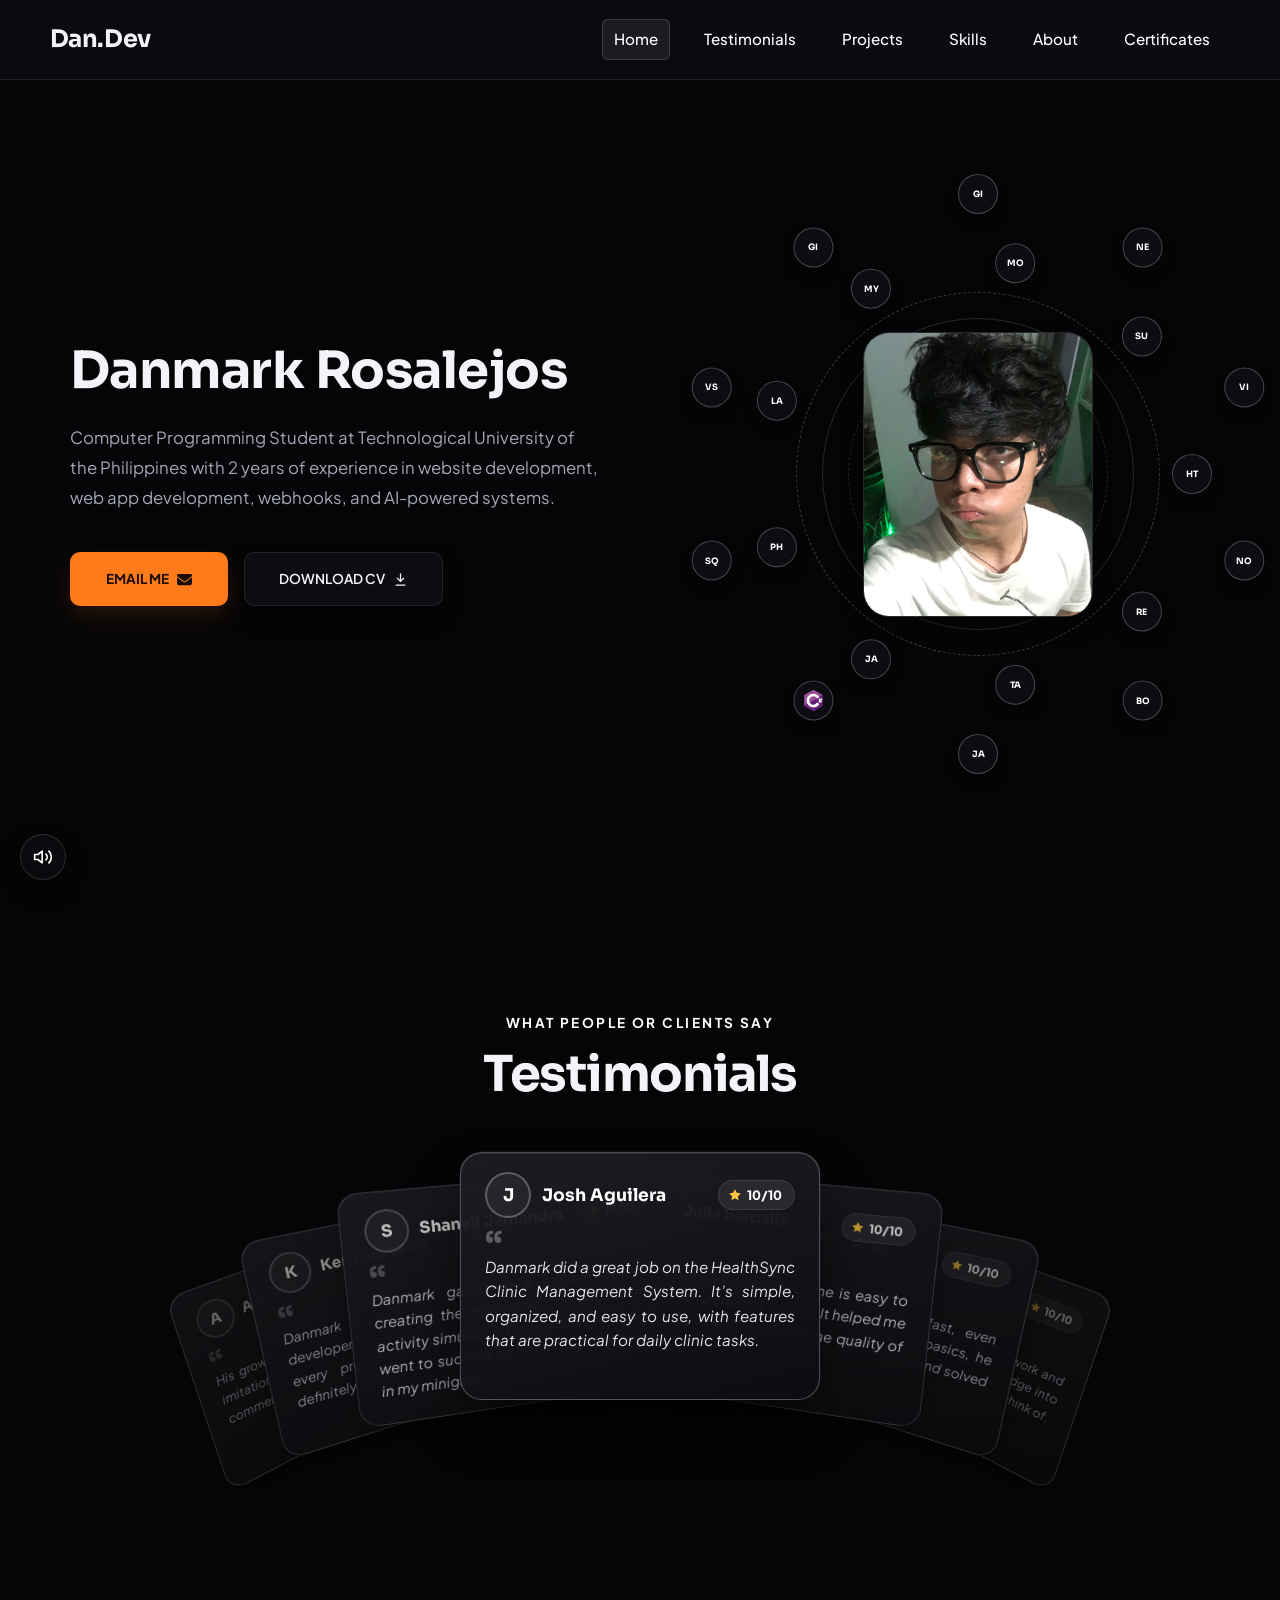
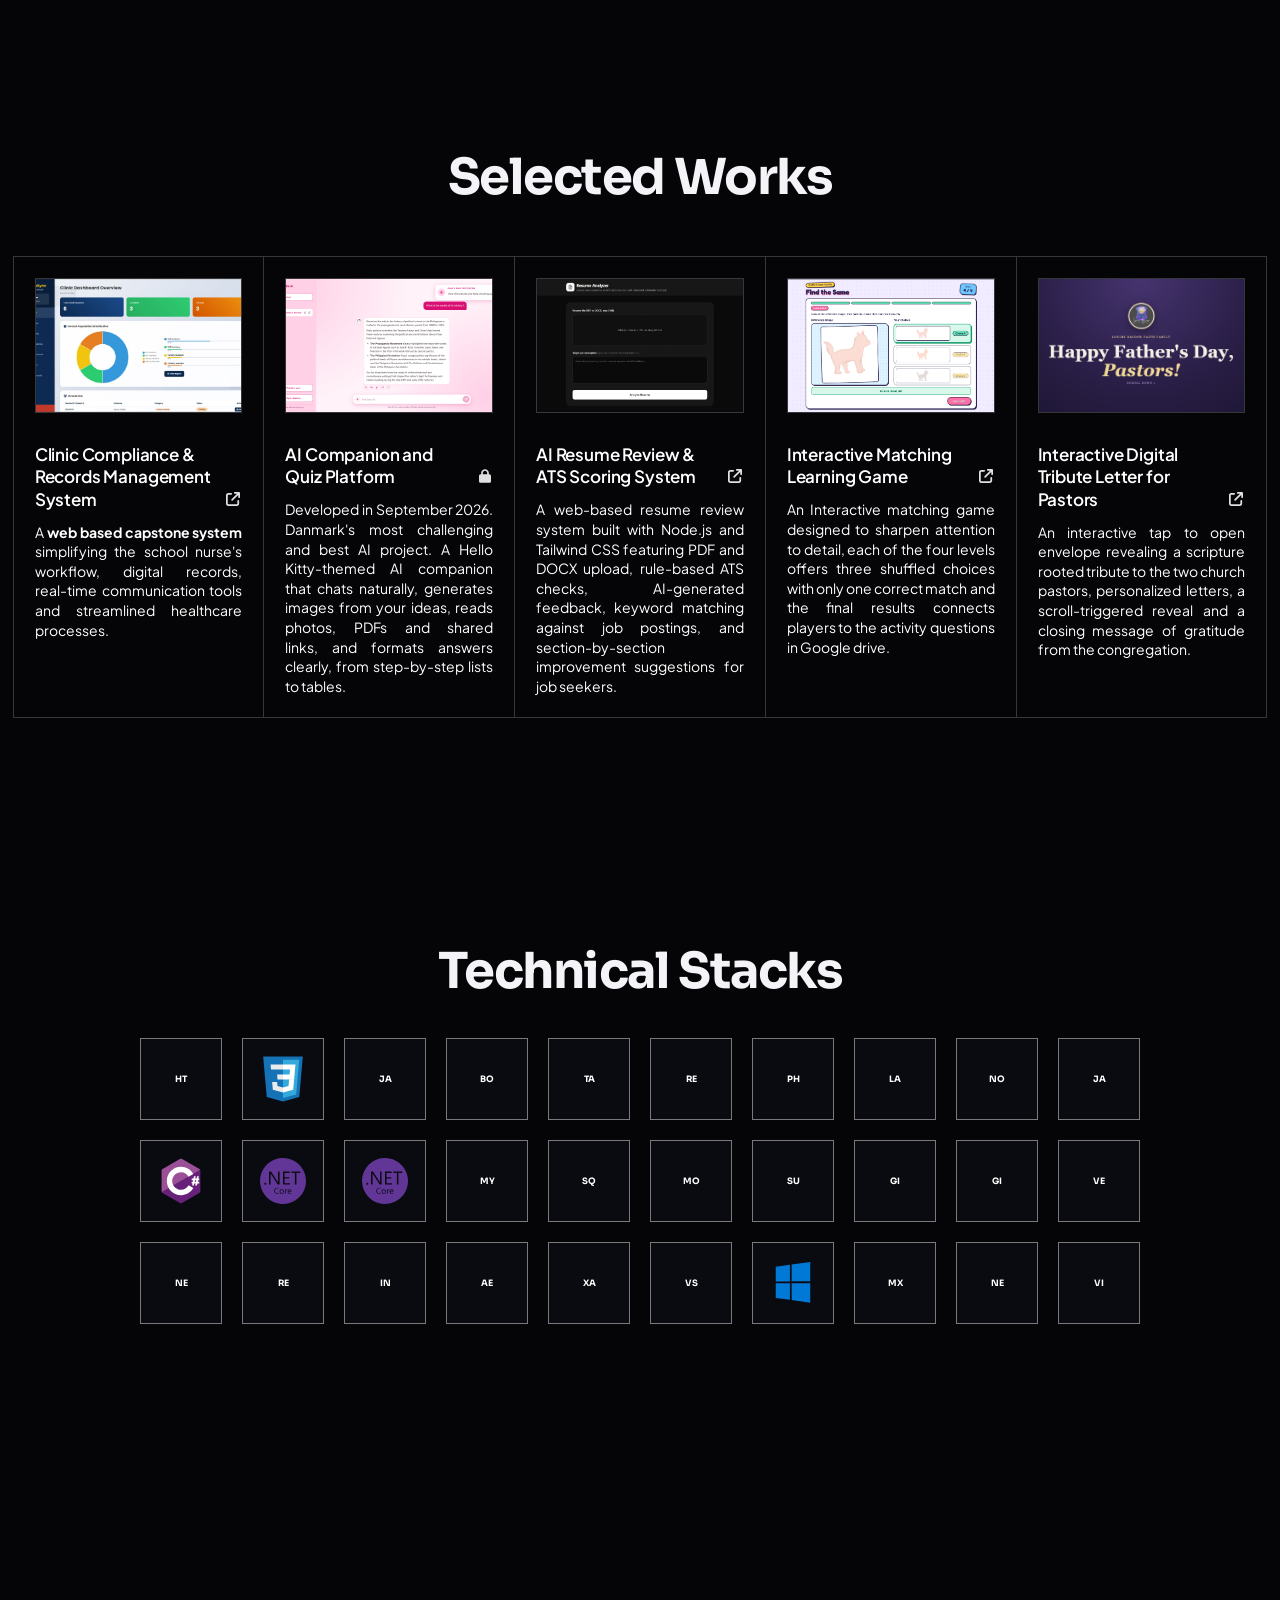
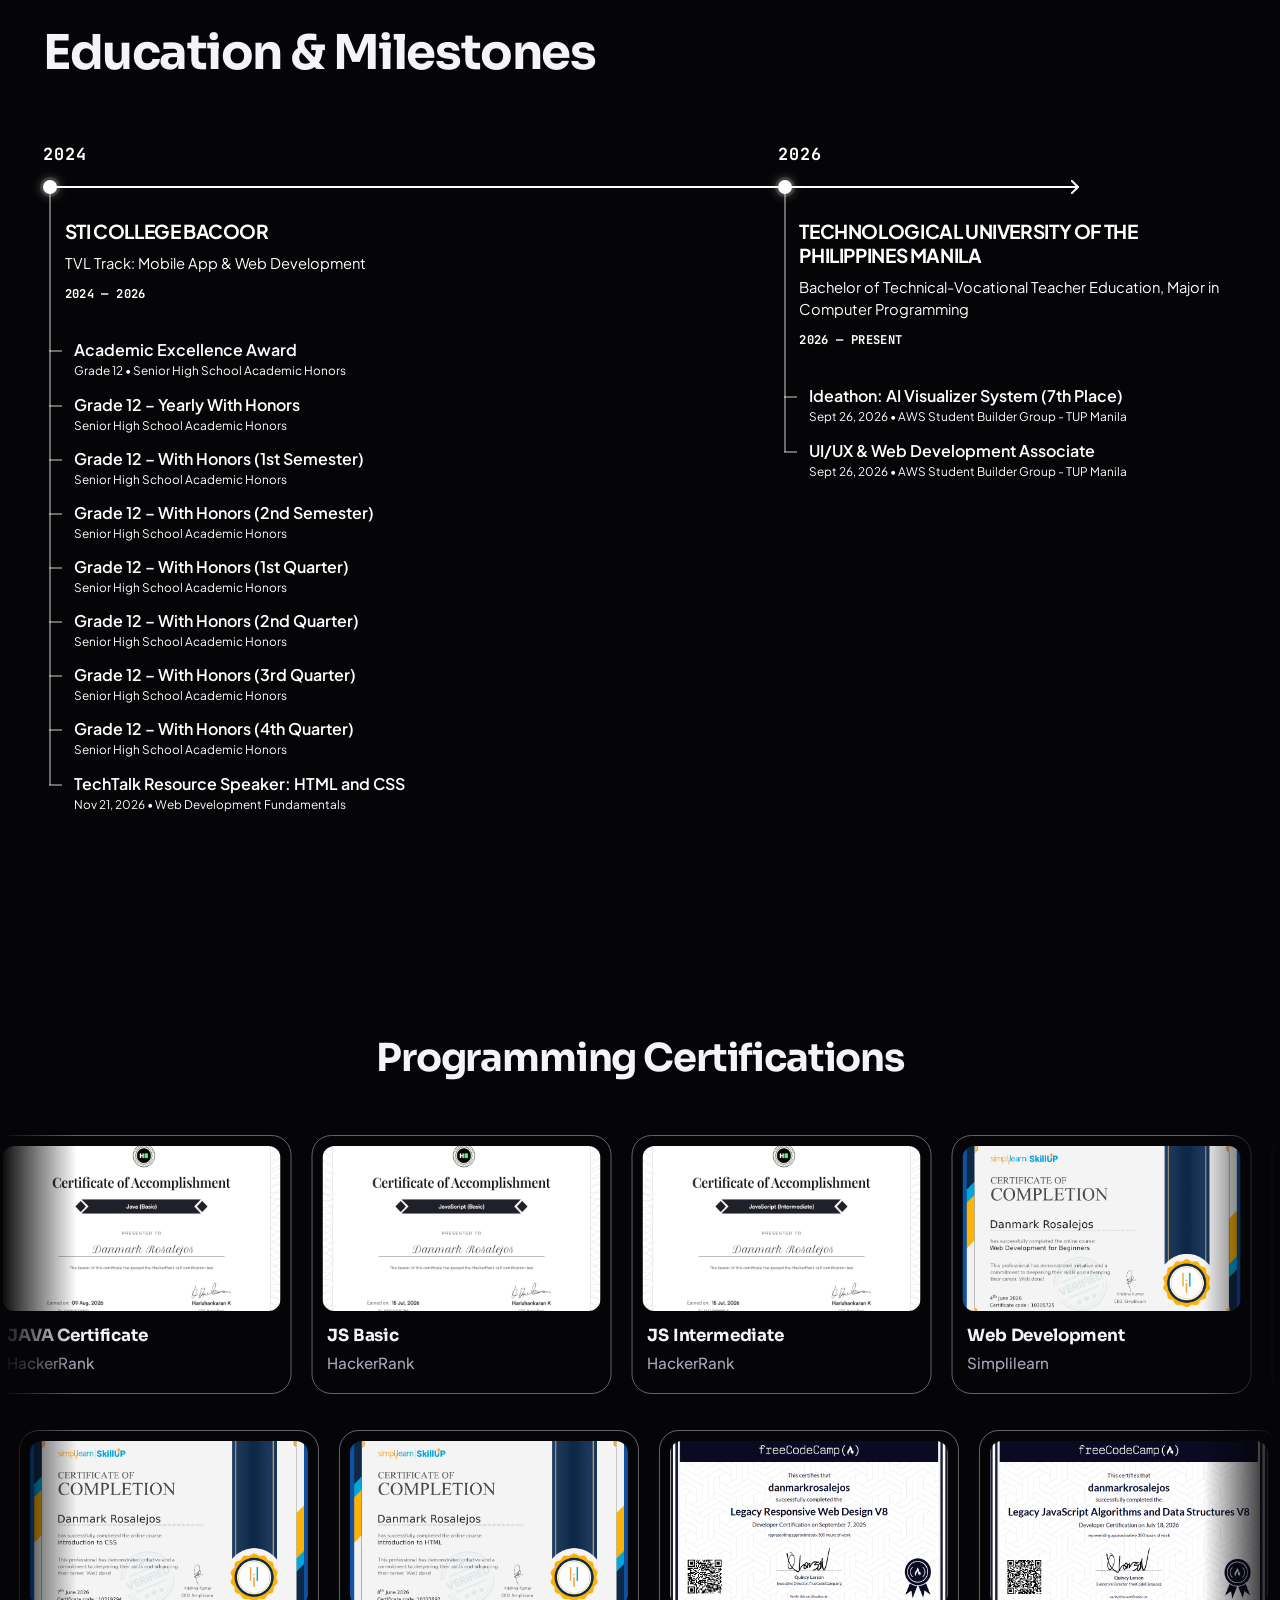
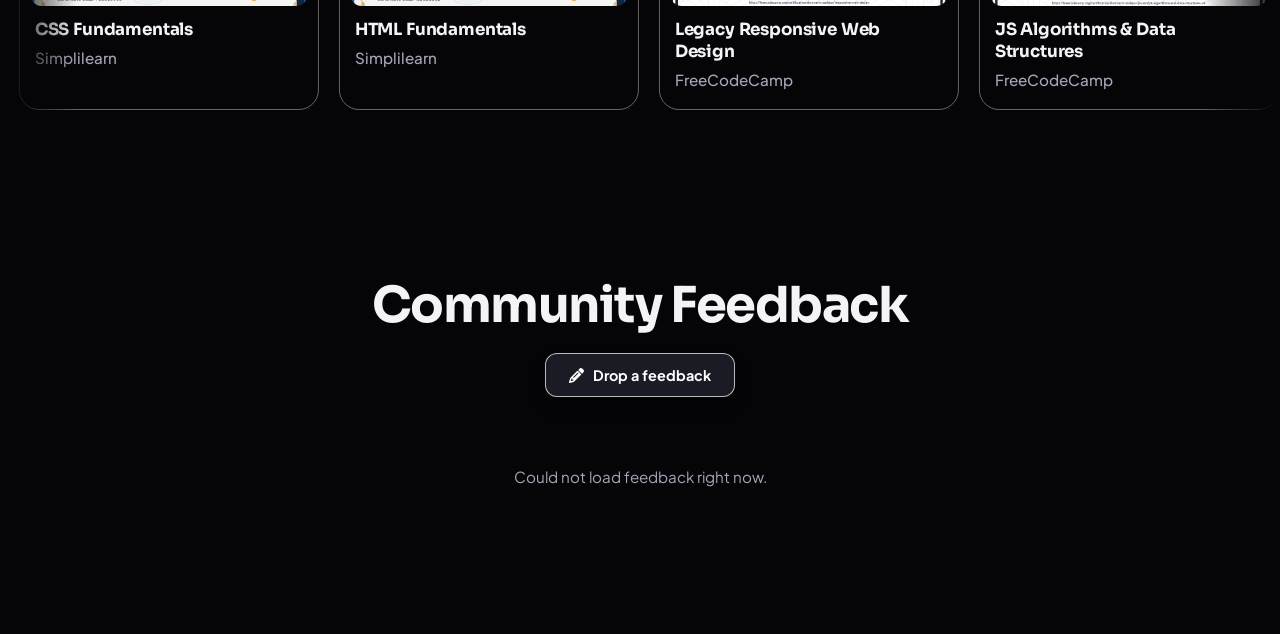
==== commit 7e5a28af: "Update index.html" ====
--- a/index.html
+++ b/index.html
@@ -1102,7 +1102,7 @@
         <svg viewBox="0 0 512 512" aria-hidden="true"><path d="M256 448c141.4 0 256-93.1 256-208S397.4 32 256 32 0 125.1 0 240c0 45.1 17.7 86.8 47.7 120.9-1.9 24.5-11.4 46.3-21.4 62.9-5.5 9.2-11.1 16.6-15.2 21.6-2.1 2.5-3.7 4.4-4.9 5.7-.6 .6-1 1.1-1.3 1.4l-.3 .3c0 0 0 0 0 0 0 0 0 0 0 0s0 0 0 0c-4.6 4.6-5.9 11.4-3.4 17.4 2.5 6 8.3 9.9 14.8 9.9 28.7 0 57.6-8.9 81.6-19.3 22.9-10 42.4-22.2 52.9-29.1 3.2 .2 6.5 .3 9.8 .3 0 0 0 0 0 0 0 0 0 0 0 0 39.4 14.4 83.8 22.8 129 22.8zM128 208a32 32 0 1 1 0 64 32 32 0 1 1 0-64zm128 0a32 32 0 1 1 0 64 32 32 0 1 1 0-64zm96 32a32 32 0 1 1 64 0 32 32 0 1 1 -64 0z"/></svg>
       </span>
       <div>
-        <h3 id="fbTitle">Leave a Feedback!</h3>
+        <h3 id="fbTitle">Drop a Feedback</h3>
         <p>Share your feedback for Danmark.</p>
       </div>
     </div>
@@ -1166,6 +1166,6 @@
        
 <script src="project-modal.js?v=1"></script>
 
-<script src="feedback.js?v=2"></script>
+<script src="feedback.js?v=3"></script>
 </body>
 </html>
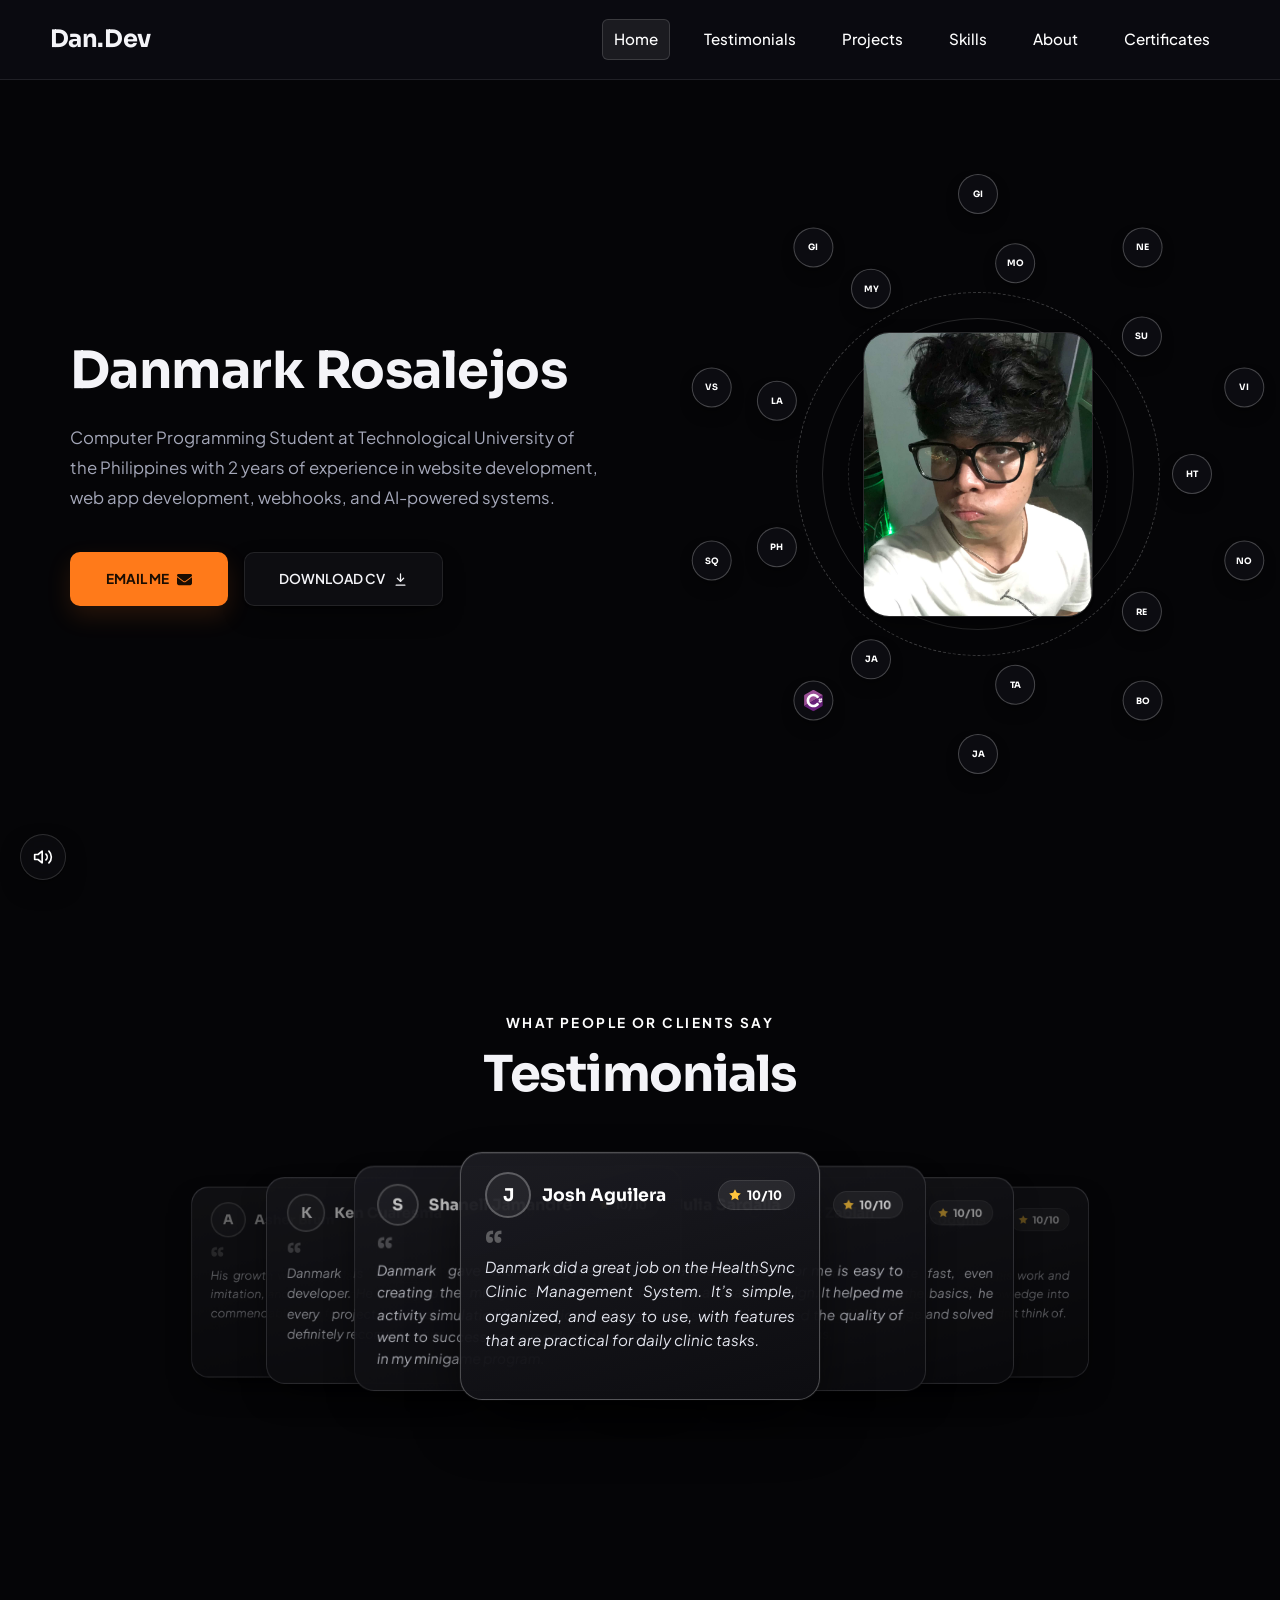
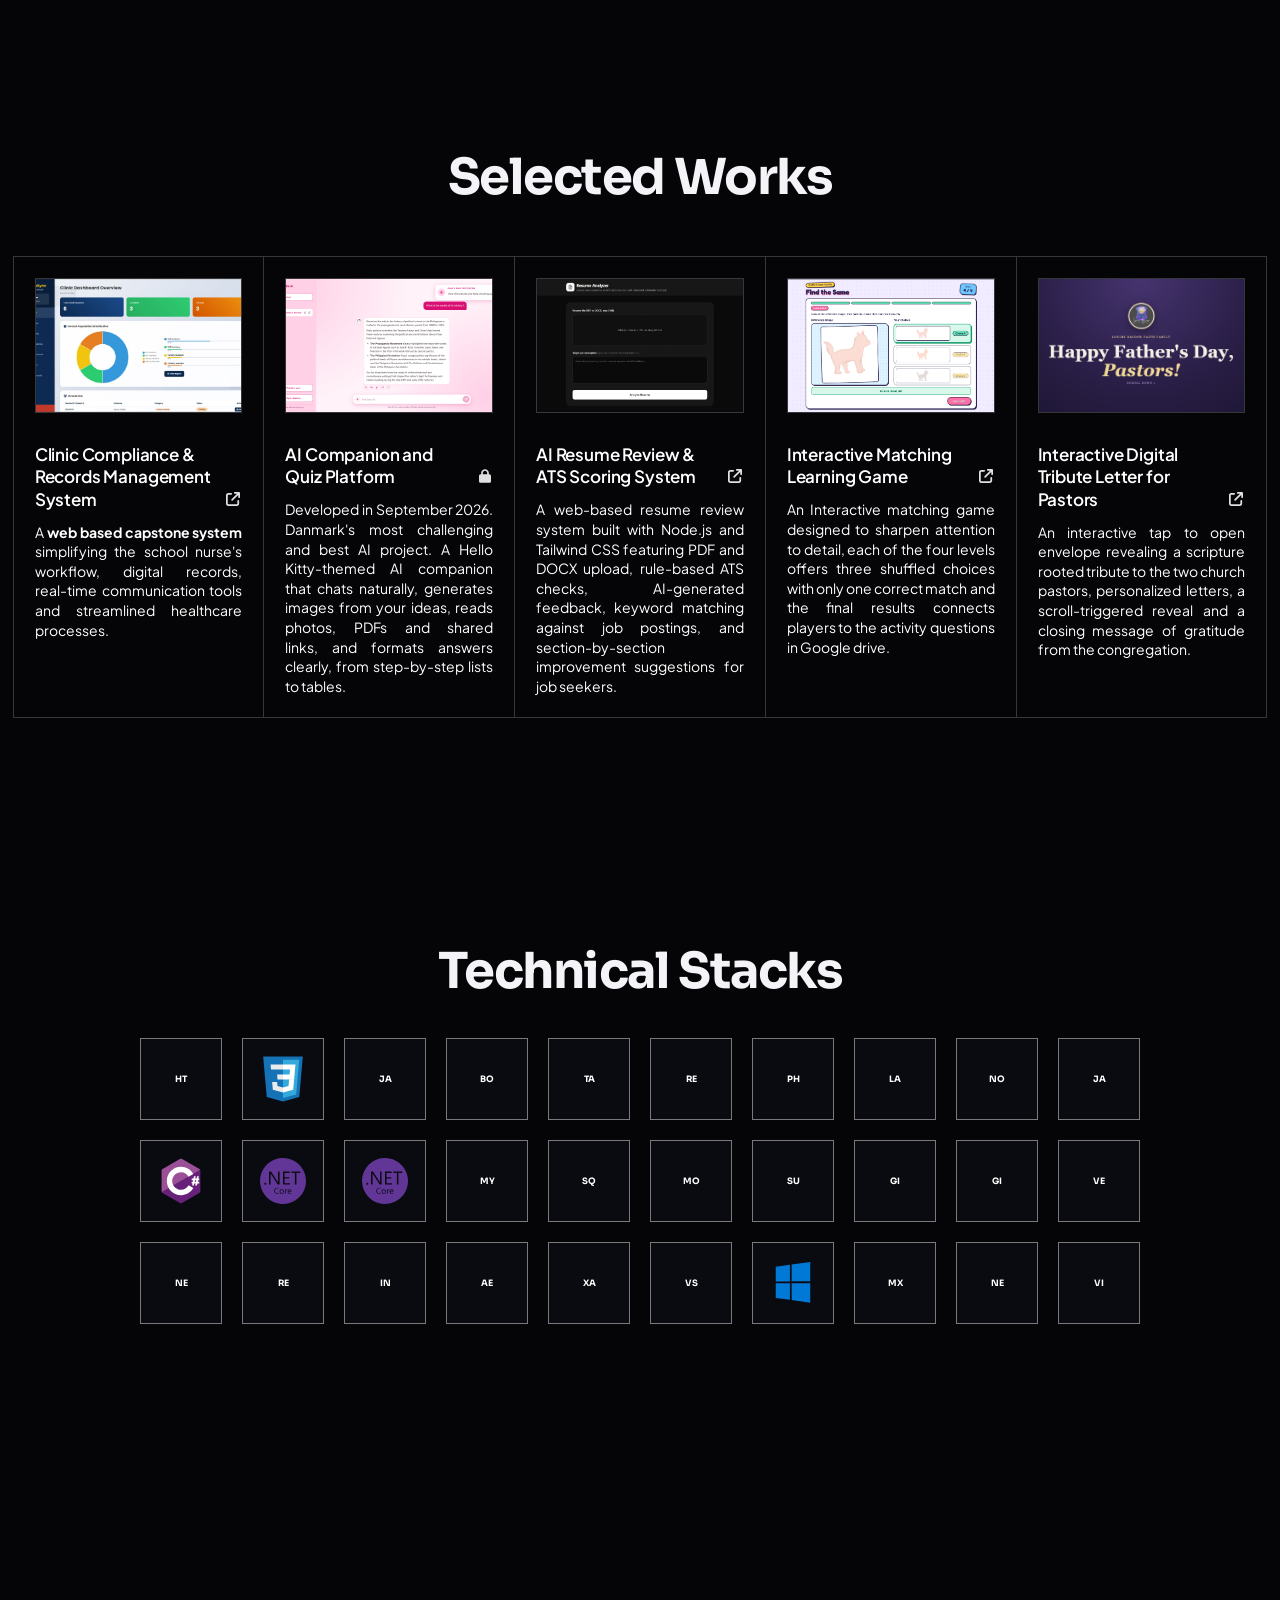
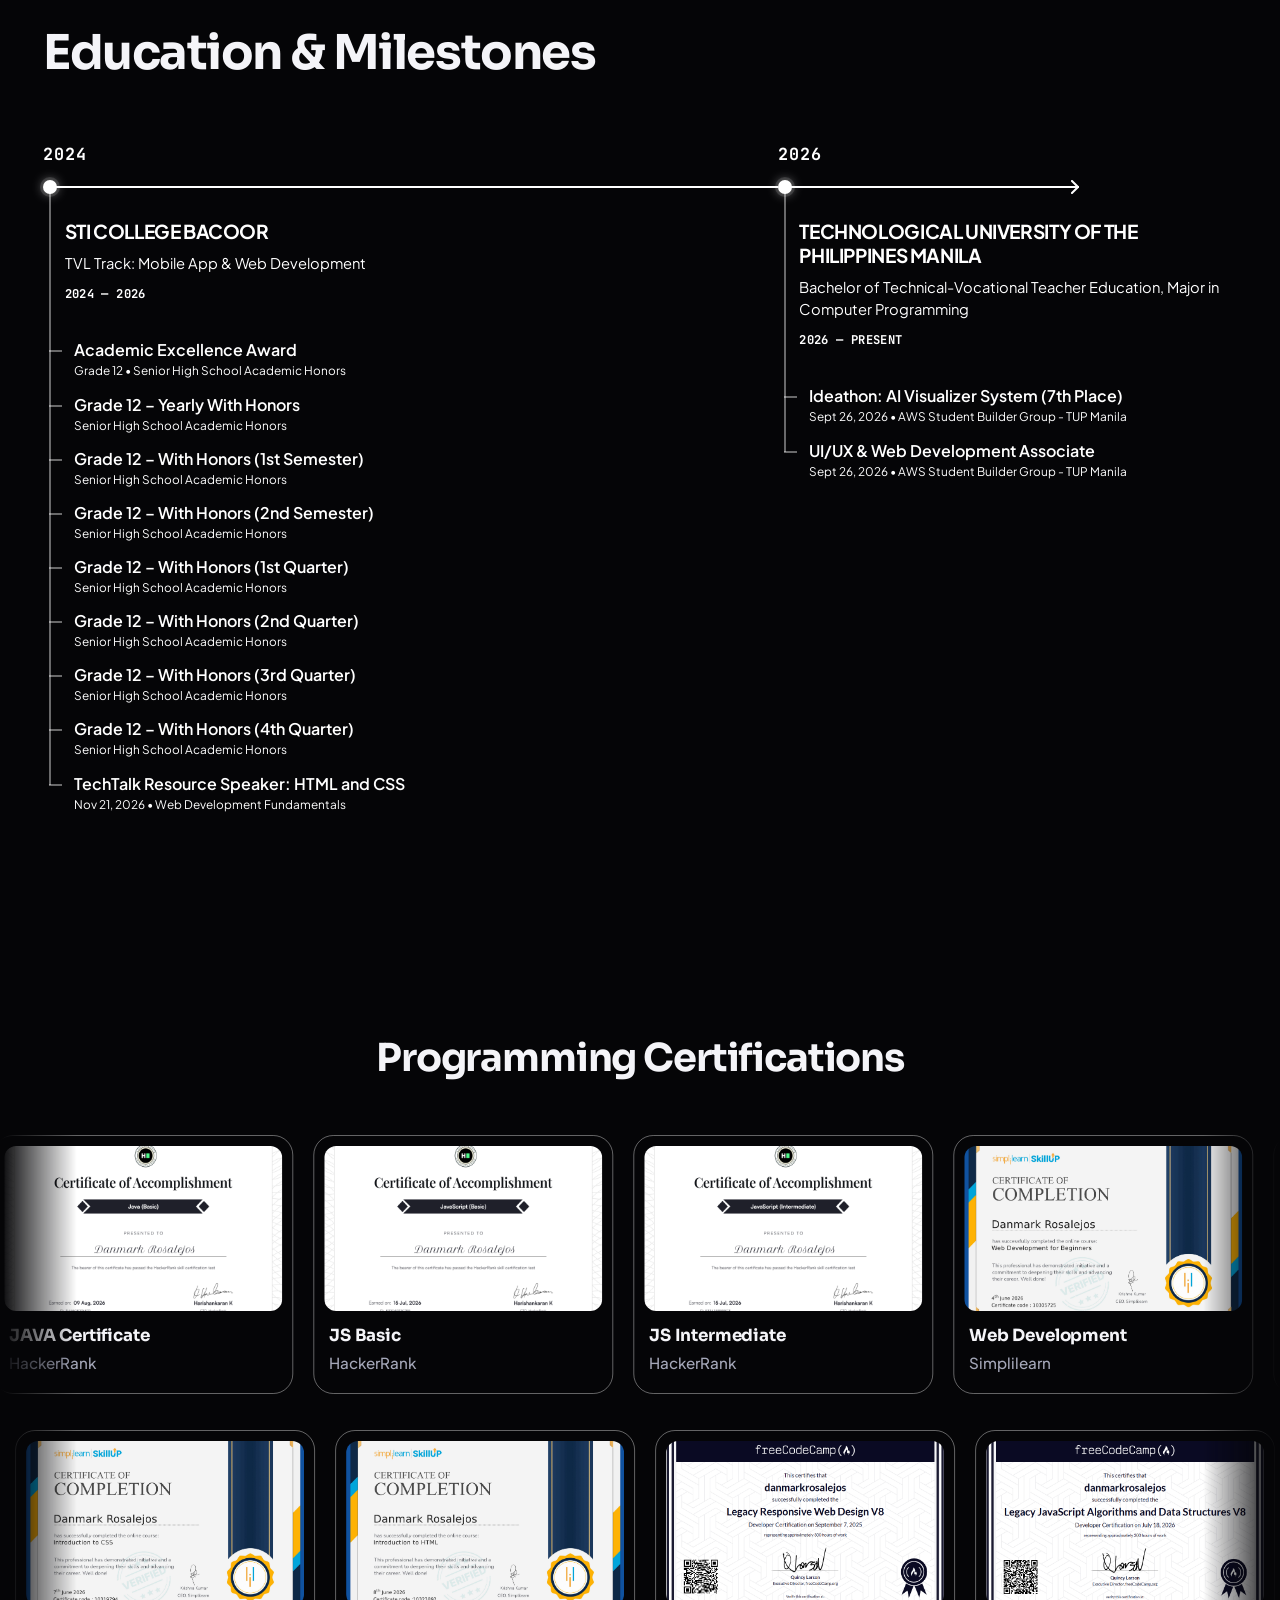
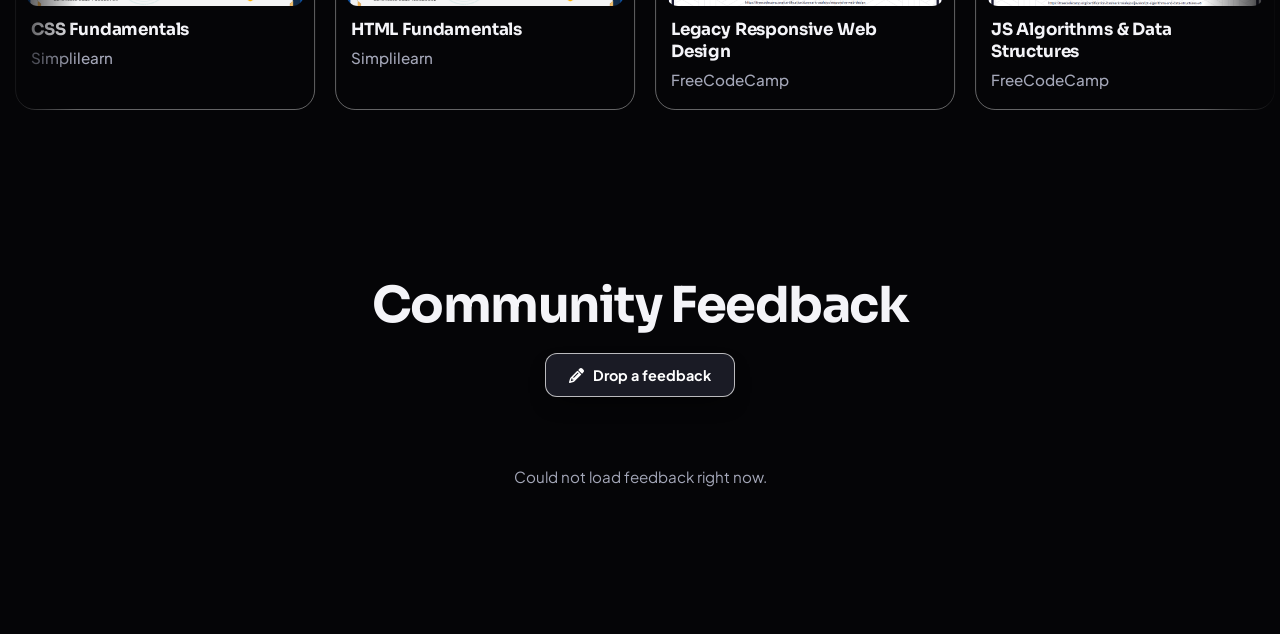
==== commit 161e6e02: "Update index.html" ====
--- a/index.html
+++ b/index.html
@@ -283,7 +283,7 @@
               <span>10/10</span>
             </div>
           </div>
-          <p class="testi-text">I can say that his development was quite fast, even remarkable, because from the days when he was still learning the basic concepts, he has now gained a lot of knowledge and solved many problems.</p>
+          <p class="testi-text">Danmark is a highly skilled developer and a reliable, great friend who genuinely helped me solve my programming problems when I needed it most.</p>
           <div class="testi-footer">
             <div class="testi-avatar">C</div>
             <div class="testi-name">Clark Zablan</div>
--- a/style.css
+++ b/style.css
@@ -1302,7 +1302,7 @@
   width:100%;
   height:300px;
   perspective:1000px;
-  perspective-origin:50% 25%;
+  perspective-origin:50% 42%;
   touch-action:pan-y;
 }
 .testi-card{
@@ -1325,10 +1325,7 @@
   transform:
     translateX(-50%)
     translateX(calc(var(--o, 0) * var(--gap)))
-    translateY(calc(var(--a, 0) * 16px + var(--a, 0) * var(--a, 0) * 5px))
-    translateZ(calc(var(--a, 0) * -100px))
-    rotateY(calc(var(--o, 0) * -16deg)) 
-    rotateZ(calc(var(--o, 0) * 6deg));
+    translateZ(calc(var(--a, 0) * -100px));
   opacity:1;
   z-index:calc(10 - var(--a, 0));
   transition:transform .6s cubic-bezier(.16,1,.3,1), opacity .5s ease, box-shadow .3s ease, border-color .3s ease;
--- a/feedback.css
+++ b/feedback.css
@@ -295,10 +295,36 @@
 @media(max-width:1100px){
   .fb-grid{grid-template-columns:repeat(2,minmax(0,1fr))}
 }
+
 @media(max-width:640px){
-  .fb-grid{grid-template-columns:1fr}
+  .feedback-section{padding-bottom:4rem}
+
+  .fb-head{align-items:stretch;gap:1rem;margin-bottom:1.5rem}
+  .fb-open{width:100%;justify-content:center}
+  .fb-open:hover{transform:none}
+
+  .fb-wrap{width:100%}
+  .fb-grid{
+    display:flex;
+    gap:14px;
+    padding:0 4% 6px;
+    overflow-x:auto;
+    overflow-y:hidden;
+    scroll-snap-type:x mandatory;
+    scroll-padding:0 4%;
+    -webkit-overflow-scrolling:touch;
+    scrollbar-width:none;
+  }
+  .fb-grid::-webkit-scrollbar{display:none}
+  .fb-grid::after{content:"";flex:0 0 1px}
+
+  .fb-card{
+    flex:0 0 78%;
+    max-width:290px;
+    scroll-snap-align:start;
+  }
+
   .fb-row2{grid-template-columns:1fr}
   .fb-dialog{padding:24px 20px}
   .fb-close{top:16px;right:16px}
-  .feedback-section{padding-bottom:5rem}
-}
+}
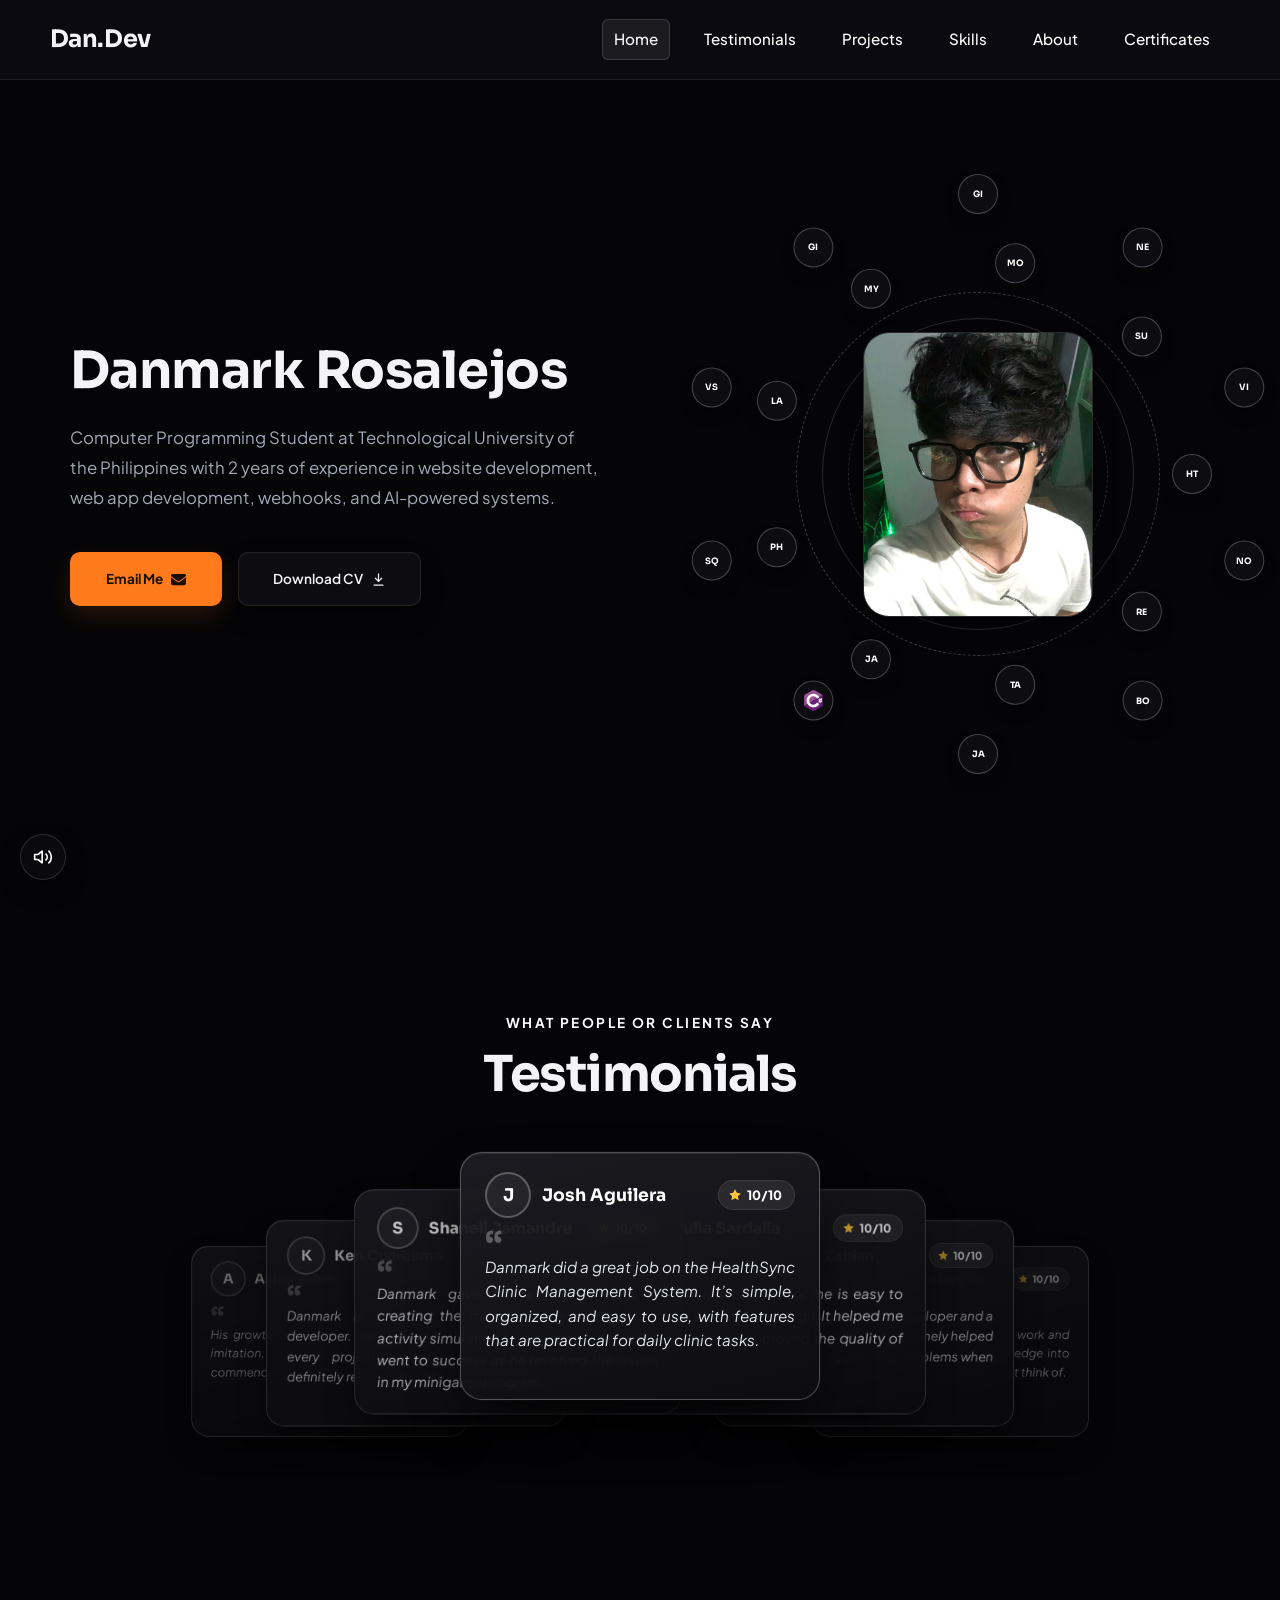
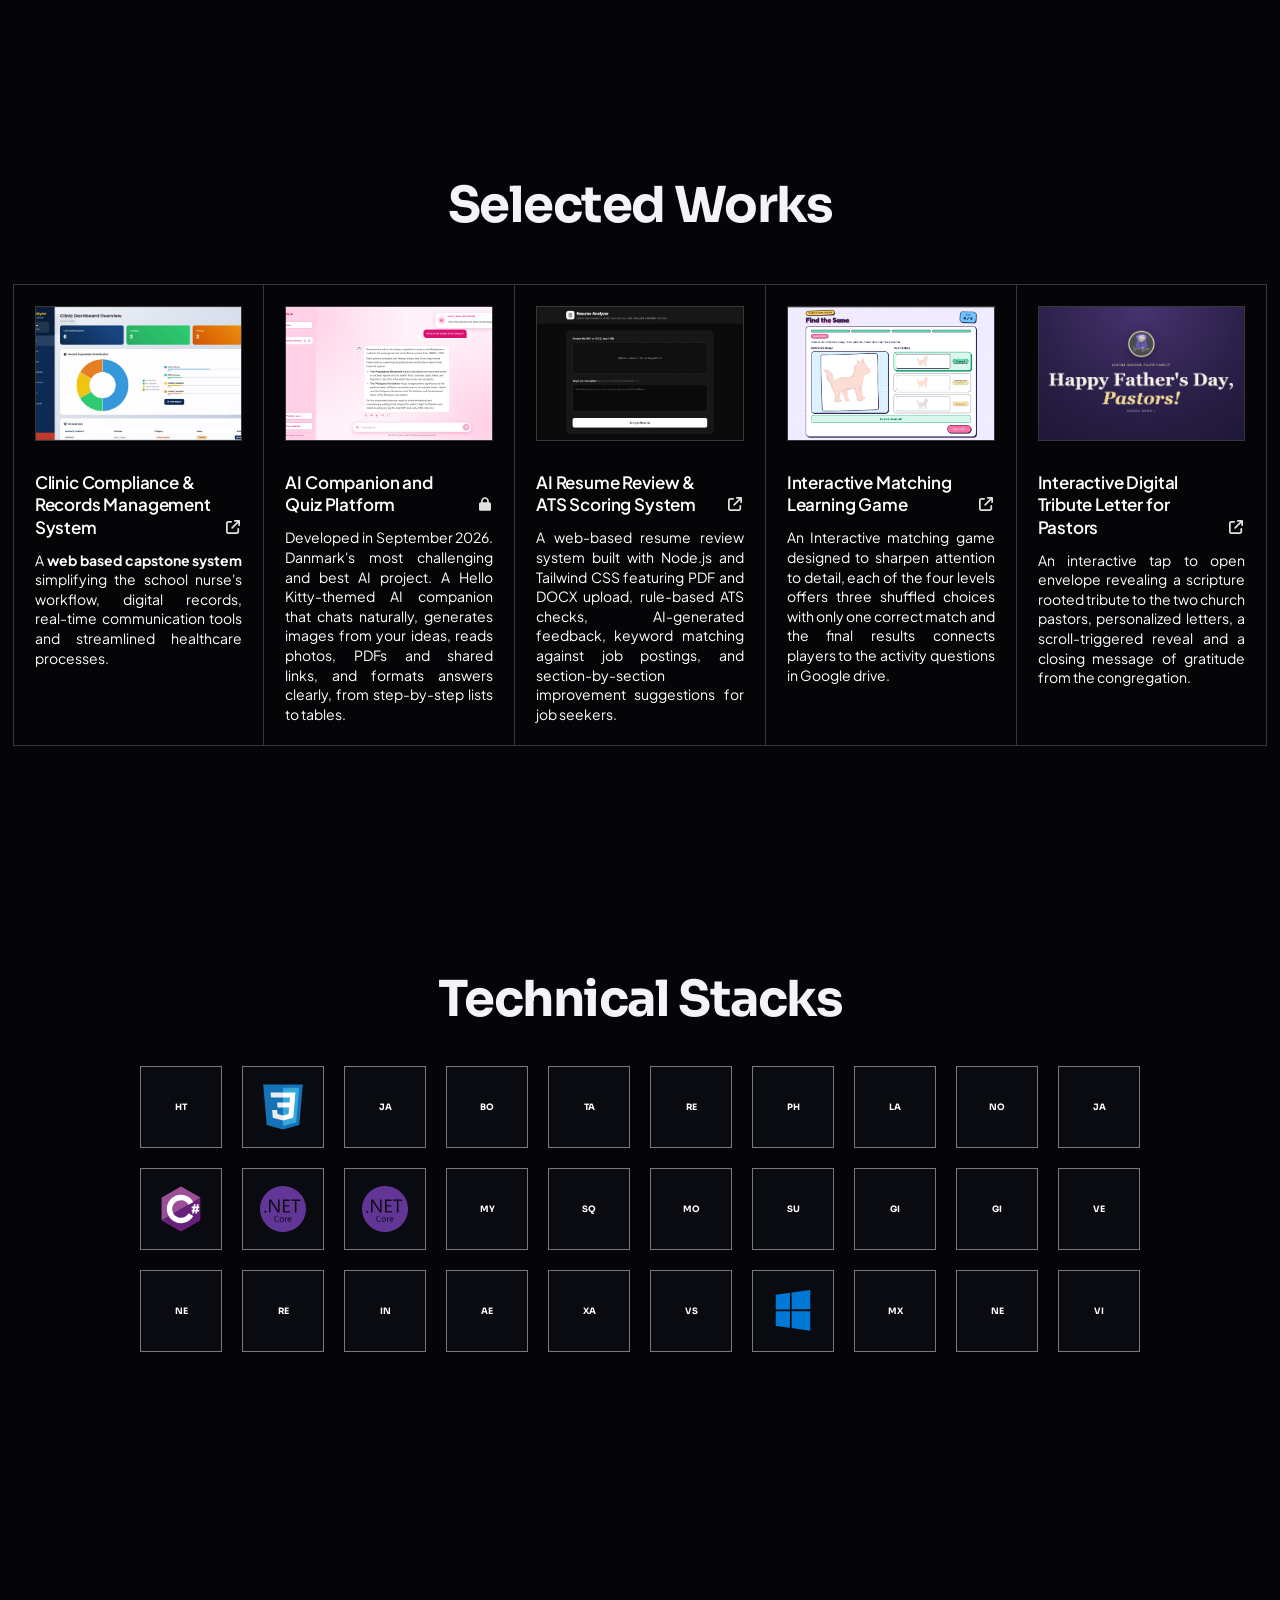
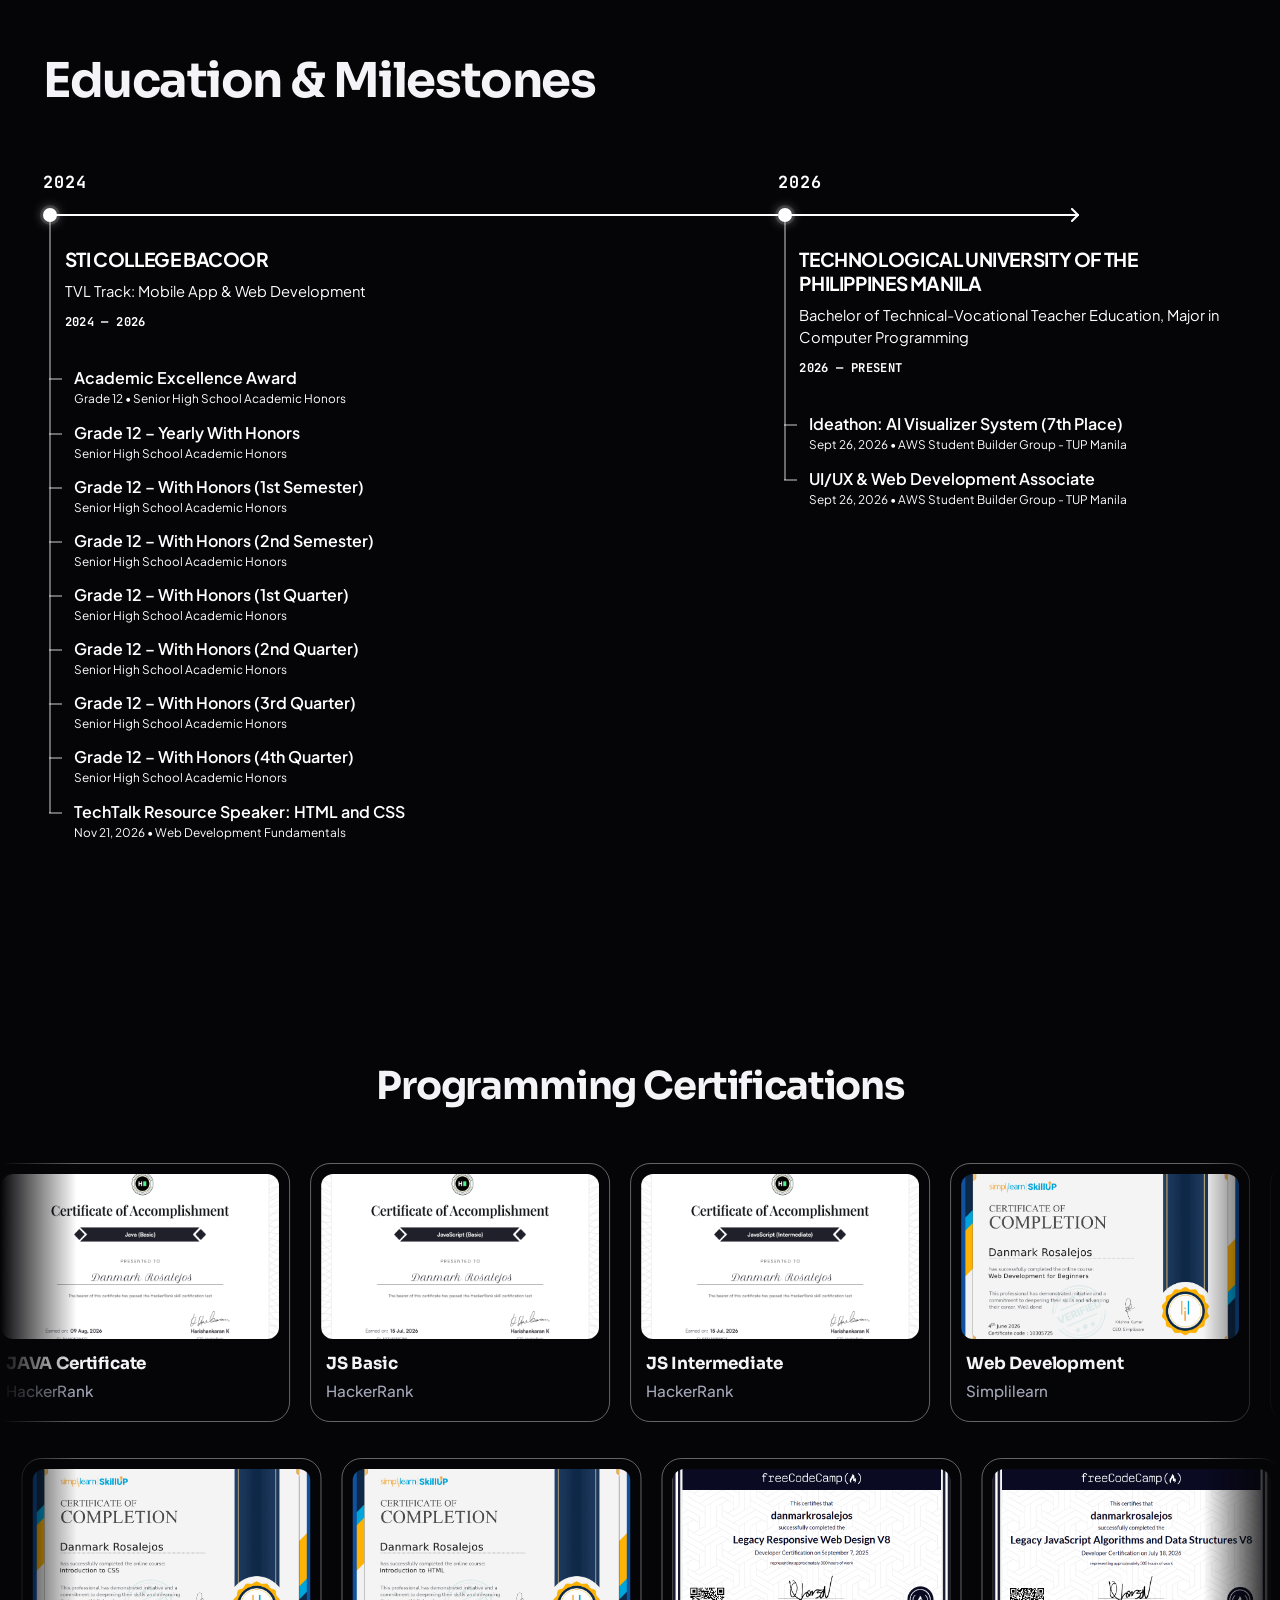
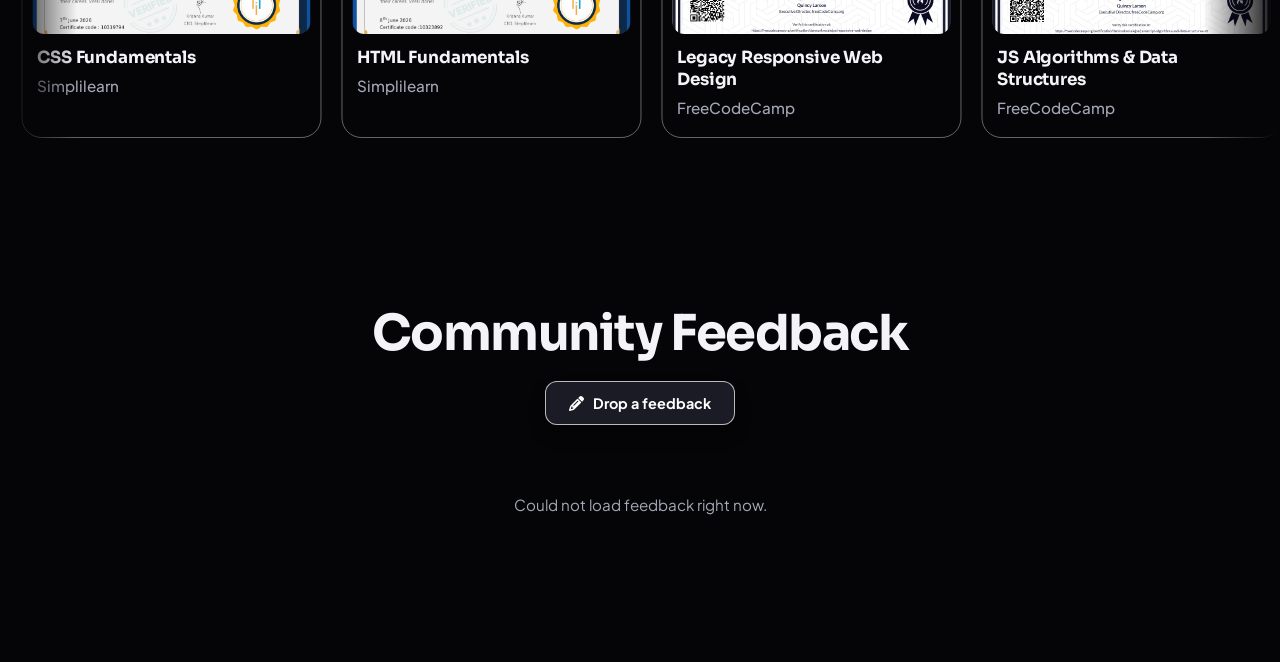
==== commit 92c2fd60: "Update index.html" ====
--- a/index.html
+++ b/index.html
@@ -53,11 +53,11 @@
       <p class="hero-bio">Computer Programming Student at Technological University of the Philippines with 2 years of experience in website development, web app development, webhooks, and AI-powered systems.</p>
       <div class="hero-actions">
         <a href="contact.html" class="btn-primary btn-email">
-          EMAIL ME
+          Email Me
           <svg viewBox="0 0 512 512" fill="currentColor" width="15" height="15"><path d="M48 64C21.5 64 0 85.5 0 112c0 15.1 7.1 29.3 19.2 38.4L236.8 313.6c11.4 8.5 27 8.5 38.4 0L492.8 150.4c12.1-9.1 19.2-23.3 19.2-38.4c0-26.5-21.5-48-48-48H48zM0 176V384c0 35.3 28.7 64 64 64H448c35.3 0 64-28.7 64-64V176L294.4 339.2c-22.8 17.1-54 17.1-76.8 0L0 176z"/></svg>
         </a>
         <a href="Rosalejos Danmark CV.pdf" download class="btn-outline">
-          DOWNLOAD CV
+          Download CV
           <svg viewBox="0 0 24 24" fill="none" stroke="currentColor" stroke-width="2" stroke-linecap="round" stroke-linejoin="round" width="15" height="15"><path d="M12 3v12"/><polyline points="7 10 12 15 17 10"/><path d="M5 21h14"/></svg>
         </a>
       </div>
--- a/style.css
+++ b/style.css
@@ -1293,22 +1293,26 @@
   position:relative;
   padding-bottom:1rem; 
   --card-w:330px;
-  --gap:128px;
+  --step:26px;
 }
 
 .testimonial-deck{
   position:relative;
   z-index:1;
   width:100%;
-  height:300px;
-  perspective:1000px;
-  perspective-origin:50% 42%;
+  height:auto !important;
+  display:grid;
+  grid-template-columns:minmax(0,1fr);
+  justify-items:center;
+  align-items:stretch;
+  padding-bottom:calc(var(--step) * 3 + 10px);
   touch-action:pan-y;
 }
 .testi-card{
-  position:absolute;
-  top:0;
-  left:50%;
+  grid-area:1 / 1;
+  position:relative !important;
+  top:auto !important;
+  left:auto !important;
   width:var(--card-w);
   max-width:92vw;
   background:linear-gradient(165deg, rgba(28,28,34,.95), rgba(13,13,17,.98));
@@ -1321,11 +1325,10 @@
   gap:.5rem;
   cursor:pointer;
   overflow:hidden;
-  transform-origin:50% 50%;
+  transform-origin:50% 100%;
   transform:
-    translateX(-50%)
-    translateX(calc(var(--o, 0) * var(--gap)))
-    translateZ(calc(var(--a, 0) * -100px));
+    translateY(calc(min(var(--a, 0), 3) * var(--step)))
+    scale(calc(1 - min(var(--a, 0), 3) * .05));
   opacity:1;
   z-index:calc(10 - var(--a, 0));
   transition:transform .6s cubic-bezier(.16,1,.3,1), opacity .5s ease, box-shadow .3s ease, border-color .3s ease;
@@ -1432,7 +1435,7 @@
 .testi-dots{display:none}
 
 @media(max-width:960px){
-    .testimonial-deck-wrap{--card-w:330px;--gap:100px} 
+    .testimonial-deck-wrap{--card-w:330px}
 }
 
 @media(min-width:961px){
@@ -1440,8 +1443,27 @@
     max-width:1300px;
     --card-w:360px;
     --gap:clamp(112px, 10.5vw, 150px);
+    --drop:28px;
+    padding-bottom:calc(var(--drop) * 3 + 1rem);
+  }
+  .testimonial-deck{
+    display:block;
+    height:300px !important;
+    padding-bottom:0;
+    perspective:1000px;
+    perspective-origin:50% 42%;
   }
   .testi-card{
+    position:absolute !important;
+    top:0 !important;
+    left:50% !important;
+    grid-area:auto;
+    transform-origin:50% 50%;
+    transform:
+      translateX(-50%)
+      translateX(calc(var(--o, 0) * var(--gap)))
+      translateY(calc(min(var(--a, 0), 3) * var(--drop)))
+      translateZ(calc(var(--a, 0) * -100px));
     padding:1.2rem 1.5rem 1.4rem;
     gap:.65rem;
     border-radius:22px;
@@ -1455,36 +1477,70 @@
 
 @media(max-width:700px){
   #testimonials{padding-top:3rem}
-  #testimonials .sec-header{margin-bottom:.4rem}
+  #testimonials .sec-header{margin-bottom:1.25rem}
   .testimonial-deck-wrap{
-    --card-w:min(330px, 86vw);
-    --peek:28px;
-    padding-bottom:3.5rem;
-  }
-  .testimonial-deck{perspective:900px;perspective-origin:50% 0%}
-  .testi-card{
+    --card-w:min(360px, calc(100vw - 56px));
+    --step:30px;
+    --zig:12px;
+    padding-bottom:0;
+  }
+  .testimonial-deck{
+    padding-bottom:calc(var(--step) * 3 + 14px);
+    touch-action:pan-y;
+  }
+  .testi-card,
+  .testi-card.testi-active,
+  .testi-card.testi-far,
+  .testi-card.testi-out{
     max-width:none;
-    transform-origin:50% 0%;
+    transform-origin:50% 100%;
     transform:
-      translateX(-50%)
-      translateY(calc(var(--r, 0) * var(--peek)))
-      translateZ(calc(var(--r, 0) * -30px))
-      rotateX(calc(var(--r, 0) * 5deg))
-      rotateZ(calc(var(--r, 0) * -2deg))
-      scale(calc(1 - var(--r, 0) * .03));
-    opacity:1;
+      translateY(calc(min(var(--r, 0), 3) * var(--step)))
+      scale(calc(1 - min(var(--r, 0), 3) * .03));
+    opacity:clamp(0, calc(4 - var(--r, 0)), 1);
     pointer-events:auto;
     z-index:calc(10 - var(--r, 0));
-  }
-  .testi-card::after{background:rgba(0,0,0,calc(var(--r, 0) * .12))}
+    cursor:pointer;
+  }
+  .testi-card.testi-active{cursor:default}
+  .testi-card::after{
+    display:block;
+    background:rgba(0,0,0,calc(min(var(--r, 0), 3) * .12));
+  }
+  .testi-card > *{opacity:calc(1 - min(var(--r, 0), 3) * .1)}
+  .testi-card.testi-active > *{opacity:1}
   .testi-card:not(.testi-active){
-    border-color:rgba(255,255,255,.08);
+    border-color:rgba(255,255,255,.1);
     box-shadow:0 10px 20px -8px rgba(0,0,0,.85);
   }
-  .testi-card.testi-far,
-  .testi-card.testi-out{opacity:1;pointer-events:auto}
-  .testi-card:not(.testi-active) > *{opacity:calc(.8 - var(--r, 0) * .12)}
-  .testi-card.testi-active > *{opacity:1}
+
+  .testi-head{gap:.55rem}
+  .testi-avatar{width:40px;height:40px;font-size:1rem}
+  .testi-name{
+    font-size:.92rem;
+    white-space:nowrap;
+    min-width:0;
+    overflow:hidden;
+    text-overflow:ellipsis;
+  }
+  .testi-rating{
+    padding:.25rem .55rem .25rem .45rem;
+    font-size:.72rem;
+    gap:.3rem;
+  }
+
+  @supports (width:calc(mod(3, 2) * 1px)){
+    .testi-card,
+    .testi-card.testi-active,
+    .testi-card.testi-far,
+    .testi-card.testi-out{
+      transform:
+        translateX(calc(min(var(--r, 0), 1) * (mod(var(--r, 0), 2) * 2 - 1) * var(--zig)))
+        translateY(calc(min(var(--r, 0), 3) * var(--step)))
+        rotate(calc(min(var(--r, 0), 1) * (mod(var(--r, 0), 2) * 2 - 1) * 1.5deg))
+        scale(calc(1 - min(var(--r, 0), 3) * .03));
+    }
+  }
 }
 
 #grid-bg{
@@ -2470,72 +2526,6 @@
 
 html,body{overflow-x:clip;max-width:100%}
 
-@media(max-width:700px){
-  #testimonials .sec-header{margin-bottom:1.25rem}
-  .testimonial-deck-wrap{padding-bottom:0}
-
-  .testimonial-deck{
-    width:auto;
-    max-width:none;
-    height:auto !important;
-    display:flex;
-    flex-wrap:nowrap;
-    align-items:stretch;
-    gap:.9rem;
-    margin:0 -5vw;
-    padding:.25rem 5vw 1.25rem;
-    perspective:none;
-    overflow-x:auto;
-    overflow-y:hidden;
-    scroll-snap-type:x mandatory;
-    scroll-padding:0 5vw;
-    touch-action:auto !important;
-    -webkit-overflow-scrolling:touch;
-    scrollbar-width:none;
-  }
-  .testimonial-deck::-webkit-scrollbar{display:none}
-
-  .testi-card,
-  .testi-card.testi-active,
-  .testi-card.testi-far,
-  .testi-card.testi-out{
-    position:relative !important;
-    top:auto;
-    left:auto !important;
-    flex:0 0 88%;
-    width:auto;
-    max-width:none;
-    height:auto !important;
-    transform:none !important;
-    opacity:1 !important;
-    z-index:auto !important;
-    pointer-events:auto;
-    scroll-snap-align:start;
-    background:linear-gradient(165deg, #1c1c22, #0d0d11);
-    border-color:rgba(255,255,255,.14);
-    box-shadow:0 10px 24px -12px rgba(0,0,0,.9);
-    cursor:default;
-  }
-  .testi-card::after{display:none}
-  .testi-card > *,
-  .testi-card:not(.testi-active) > *{opacity:1 !important}
-
-  .testi-head{gap:.55rem}
-  .testi-avatar{width:40px;height:40px;font-size:1rem}
-  .testi-name{
-    font-size:.92rem;
-    white-space:nowrap;
-    min-width:0;
-    overflow:hidden;
-    text-overflow:ellipsis;
-  }
-  .testi-rating{
-    padding:.25rem .55rem .25rem .45rem;
-    font-size:.72rem;
-    gap:.3rem;
-  }
-}
-
 .project-title-row{
   display:flex;
   align-items:flex-end;
